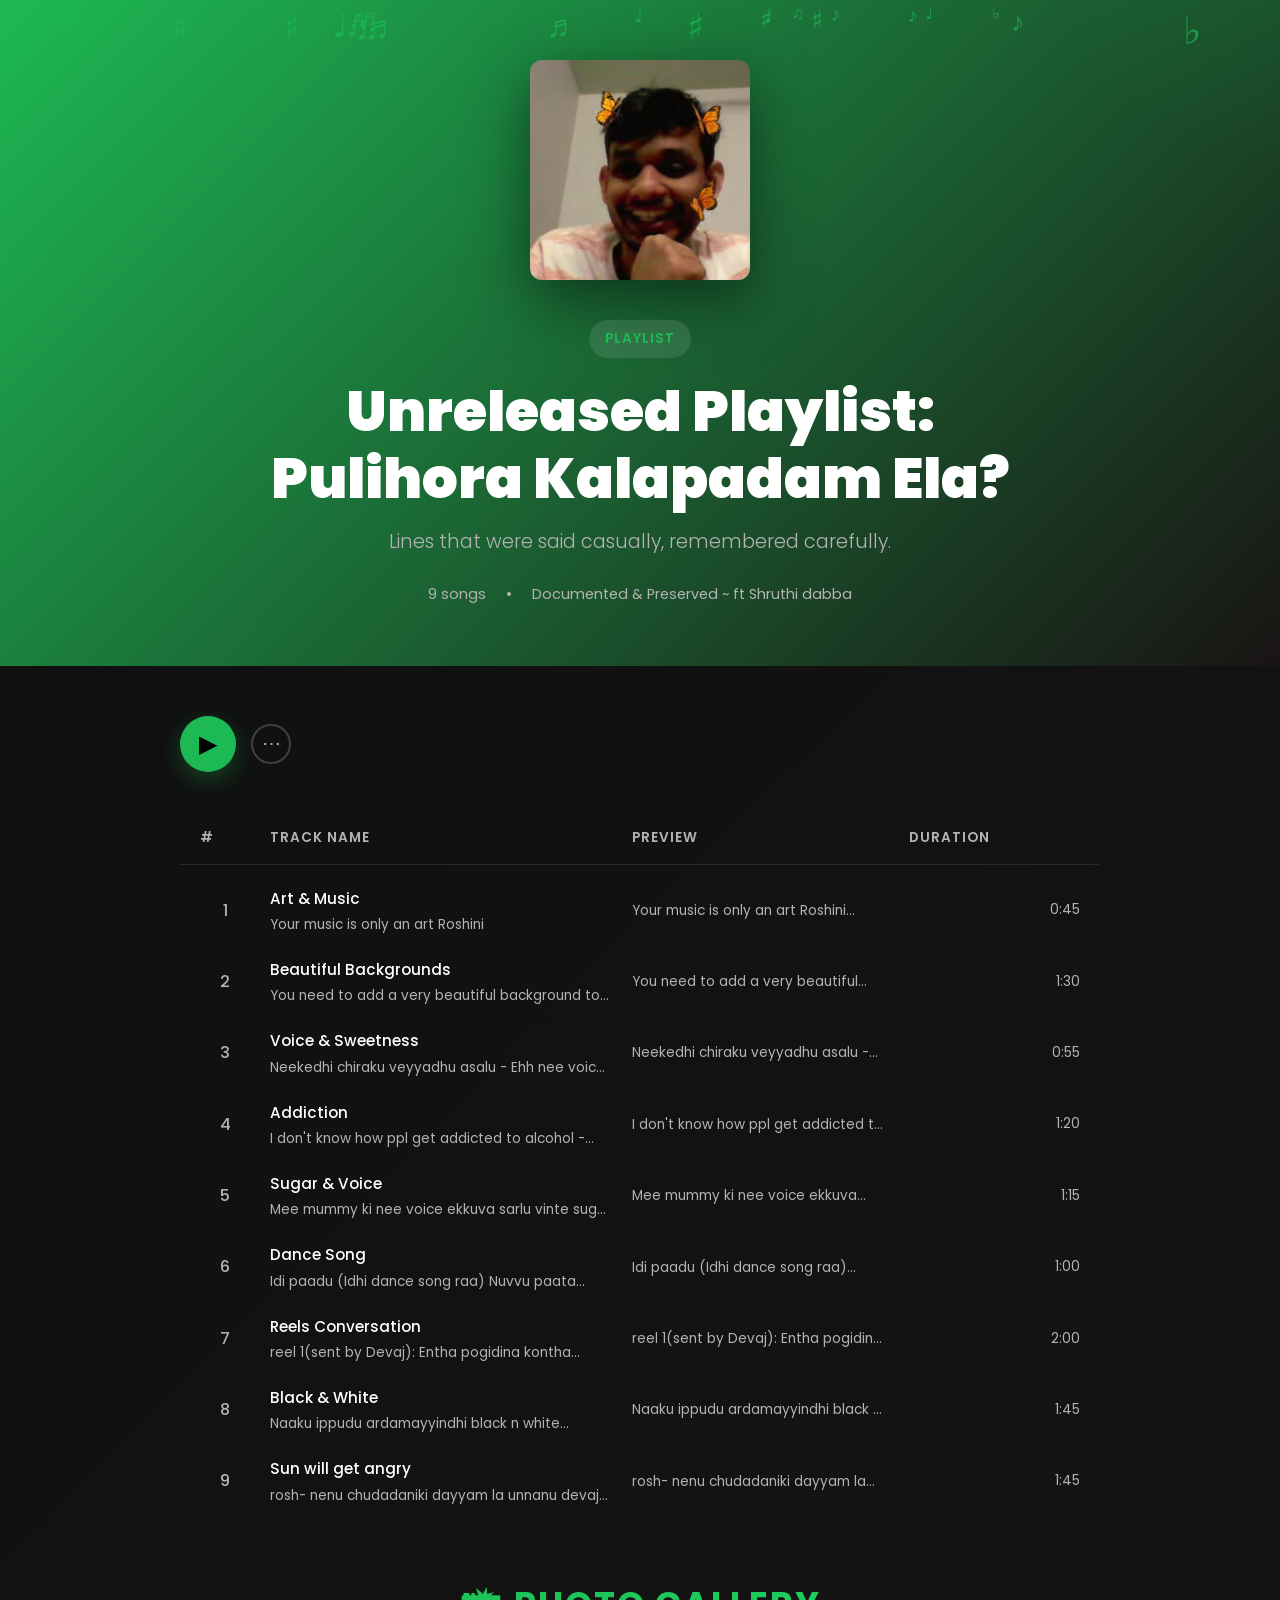
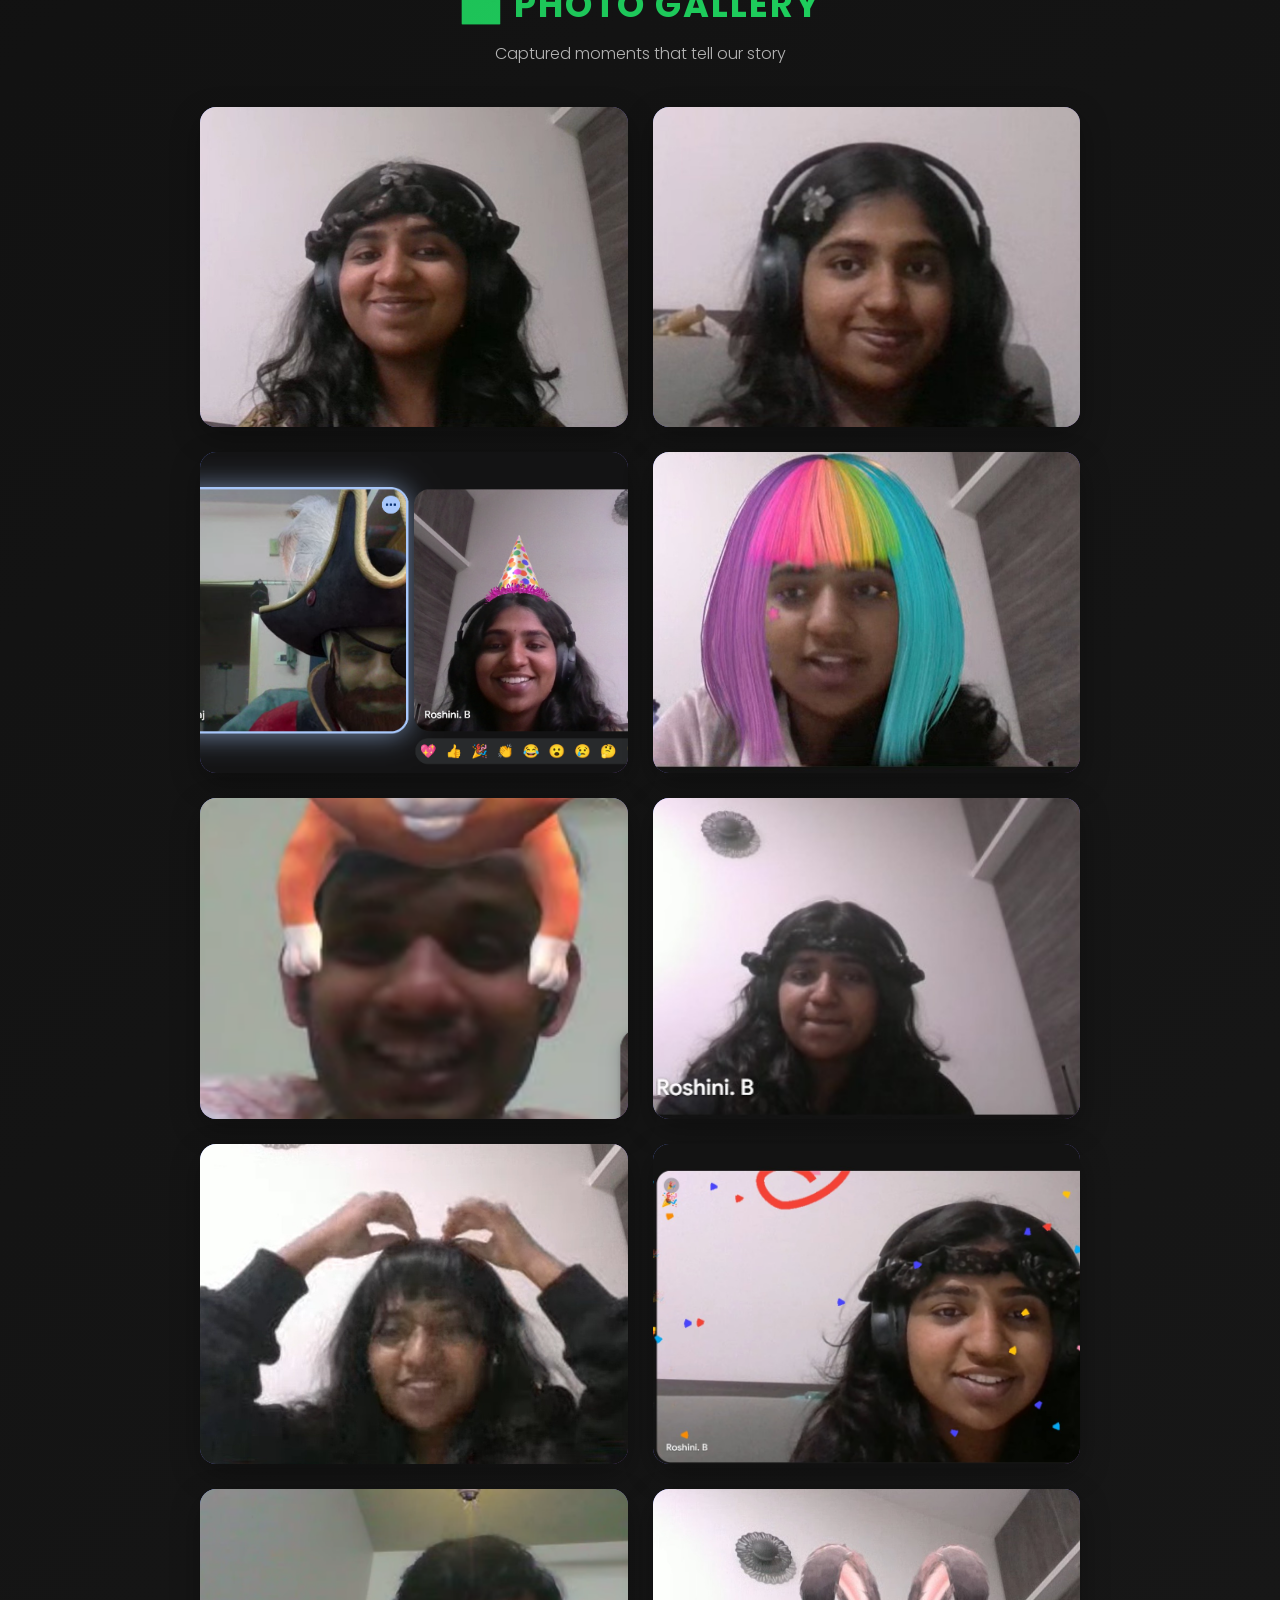
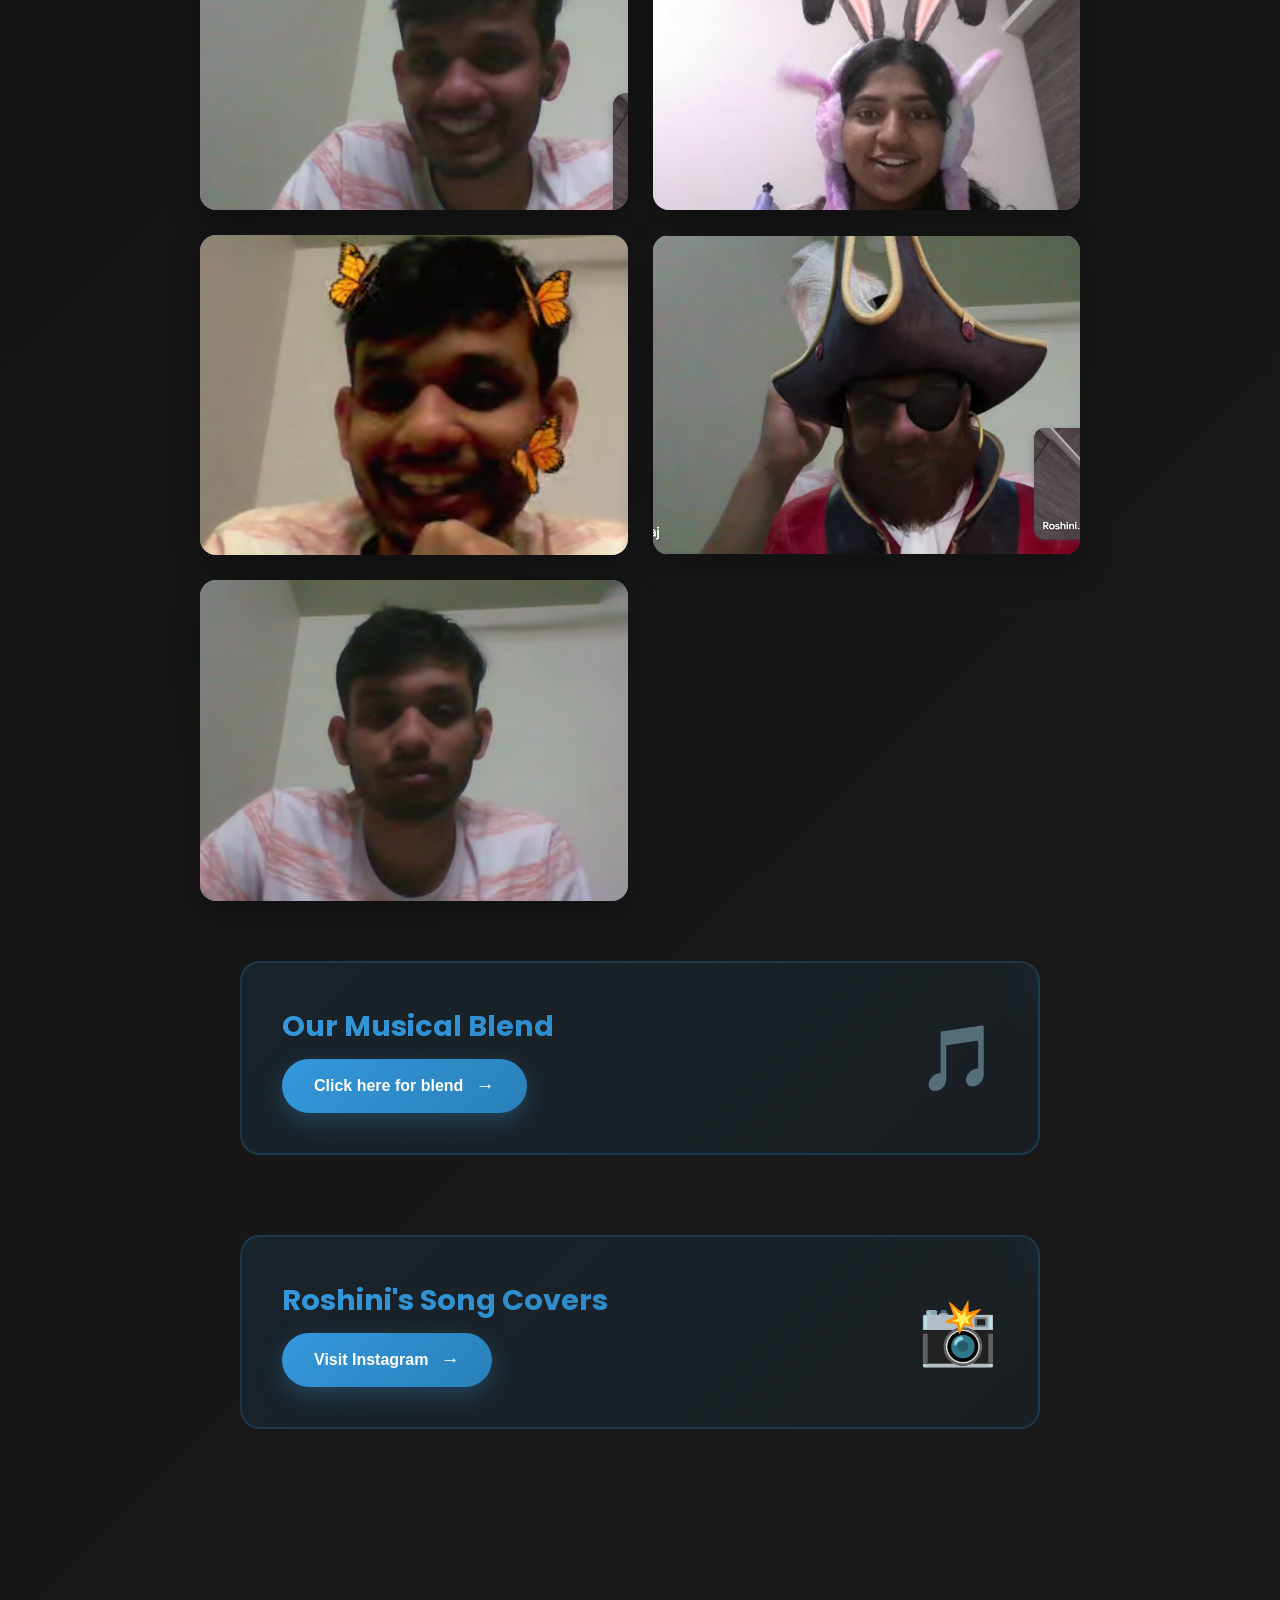
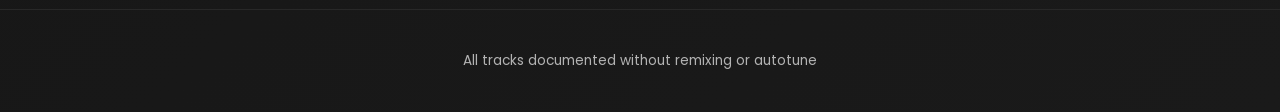
==== index.html @ 1f0e01ad "Add files via upload" ====
<!DOCTYPE html>
<html lang="en">
<head>
    <meta charset="UTF-8">
    <meta name="viewport" content="width=device-width, initial-scale=1.0">
    <title>Unreleased Playlist: Pulihora Kalapadam Ela?</title>
    <link rel="preconnect" href="https://fonts.googleapis.com">
    <link rel="preconnect" href="https://fonts.gstatic.com" crossorigin>
    <link href="https://fonts.googleapis.com/css2?family=Poppins:wght@300;400;500;600;700&family=Lora:wght@400;500&display=swap" rel="stylesheet">
    
    <style>
        * {
            margin: 0;
            padding: 0;
            box-sizing: border-box;
        }

        body {
            font-family: 'Poppins', sans-serif;
            background: linear-gradient(135deg, #0f0f0f 0%, #1a1a1a 100%);
            color: #ffffff;
            line-height: 1.6;
            min-height: 100vh;
        }

        /* ===== HEADER / HERO SECTION ===== */
        .hero-section {
            background: linear-gradient(135deg, #1db954 0%, #191414 100%);
            padding: 60px 40px;
            text-align: center;
            position: relative;
            overflow: hidden;
        }

        .hero-section::before {
            content: '';
            position: absolute;
            top: -50%;
            right: -20%;
            width: 500px;
            height: 500px;
            background: radial-gradient(circle, rgba(29, 185, 84, 0.1) 0%, transparent 70%);
            border-radius: 50%;
        }

        .hero-content {
            position: relative;
            z-index: 1;
            max-width: 800px;
            margin: 0 auto;
        }

        .album-cover-container {
            margin-bottom: 40px;
        }

        .album-cover {
            width: 220px;
            height: 220px;
            margin: 0 auto;
            border-radius: 12px;
            background: linear-gradient(135deg, #c8a6d4 0%, #f4b5d6 100%);
            box-shadow: 0 20px 60px rgba(0, 0, 0, 0.5);
            display: flex;
            align-items: center;
            justify-content: center;
            font-size: 80px;
            background-image: url('image.jpg');
            background-size: cover;
            background-position: center;
        }

        .playlist-badge {
            display: inline-block;
            background: rgba(255, 255, 255, 0.1);
            padding: 8px 16px;
            border-radius: 20px;
            font-size: 0.85rem;
            color: #1db954;
            font-weight: 600;
            margin-bottom: 20px;
            text-transform: uppercase;
            letter-spacing: 1px;
        }

        .hero-title {
            font-size: 3.5rem;
            font-weight: 900;
            color: #ffffff;
            margin-bottom: 15px;
            line-height: 1.2;
        }

        .hero-subtitle {
            font-size: 1.2rem;
            color: #b3b3b3;
            margin-bottom: 25px;
            font-weight: 300;
        }

        .hero-meta {
            display: flex;
            justify-content: center;
            gap: 20px;
            font-size: 0.9rem;
            color: #b3b3b3;
            margin-top: 20px;
        }

        /* ===== MAIN CONTENT ===== */
        .main-container {
            max-width: 1000px;
            margin: 0 auto;
            padding: 50px 40px;
        }

        .playlist-controls {
            display: flex;
            gap: 15px;
            margin-bottom: 40px;
            align-items: center;
        }

        .play-btn-large {
            width: 56px;
            height: 56px;
            border-radius: 50%;
            background: #1db954;
            border: none;
            cursor: pointer;
            display: flex;
            align-items: center;
            justify-content: center;
            font-size: 1.5rem;
            transition: all 0.3s ease;
            box-shadow: 0 8px 24px rgba(29, 185, 84, 0.3);
        }

        .play-btn-large:hover {
            background: #1ed760;
            transform: scale(1.06);
        }

        .more-options {
            width: 40px;
            height: 40px;
            border-radius: 50%;
            background: transparent;
            border: 2px solid #404040;
            cursor: pointer;
            display: flex;
            align-items: center;
            justify-content: center;
            font-size: 1.2rem;
            color: #b3b3b3;
            transition: all 0.3s ease;
        }

        .more-options:hover {
            border-color: #ffffff;
            color: #ffffff;
        }

        /* ===== TRACK LIST ===== */
        .tracks-section {
            margin-top: 30px;
        }

        .tracks-header {
            display: grid;
            grid-template-columns: 50px 2fr 1.5fr 1fr;
            gap: 20px;
            padding: 15px 20px;
            border-bottom: 1px solid #282828;
            font-size: 0.85rem;
            color: #b3b3b3;
            text-transform: uppercase;
            letter-spacing: 1px;
            font-weight: 600;
            margin-bottom: 10px;
        }

        .track-item {
            display: grid;
            grid-template-columns: 50px 2fr 1.5fr 1fr;
            gap: 20px;
            padding: 12px 20px;
            align-items: center;
            border-radius: 8px;
            transition: all 0.3s ease;
            cursor: pointer;
            background: transparent;
        }

        .track-item:hover {
            background: rgba(29, 185, 84, 0.1);
        }

        .track-item.active {
            background: rgba(29, 185, 84, 0.2);
        }

        .track-index {
            color: #b3b3b3;
            font-weight: 500;
            text-align: center;
        }

        .track-item:hover .track-index {
            color: #1db954;
        }

        .track-item:hover .play-icon {
            display: flex;
        }

        .play-icon {
            display: none;
            color: #1db954;
            font-size: 1.2rem;
        }

        .track-info {
            display: flex;
            flex-direction: column;
            gap: 4px;
        }

        .track-name {
            font-weight: 500;
            color: #ffffff;
            font-size: 0.95rem;
        }

        .track-preview {
            font-size: 0.85rem;
            color: #b3b3b3;
            line-height: 1.4;
            overflow: hidden;
            text-overflow: ellipsis;
            display: -webkit-box;
            -webkit-line-clamp: 1;
            -webkit-box-orient: vertical;
        }

        .track-duration {
            color: #b3b3b3;
            font-size: 0.85rem;
            text-align: right;
            display: flex;
            align-items: center;
            justify-content: flex-end;
            gap: 8px;
        }

        .favorite-indicator {
            color: #3498db;
            font-size: 0.9rem;
            animation: heartbeat 1s ease-in-out infinite;
        }

        /* ===== MODAL ===== */
        .modal {
            display: none;
            position: fixed;
            top: 0;
            left: 0;
            width: 100%;
            height: 100%;
            background: rgba(0, 0, 0, 0.8);
            justify-content: center;
            align-items: center;
            z-index: 1000;
            padding: 20px;
            backdrop-filter: blur(5px);
            animation: fadeIn 0.3s ease;
        }

        .modal.show {
            display: flex;
        }

        .modal-content {
            background: linear-gradient(135deg, #1db954 0%, #191414 100%);
            padding: 60px;
            border-radius: 16px;
            max-width: 800px;
            width: 100%;
            max-height: 85vh;
            overflow-y: auto;
            position: relative;
            box-shadow: 0 25px 80px rgba(0, 0, 0, 0.7);
            animation: slideUp 0.4s ease;
        }

        .modal-close {
            position: absolute;
            top: 25px;
            right: 25px;
            background: rgba(255, 255, 255, 0.1);
            border: none;
            font-size: 1.8rem;
            color: #ffffff;
            cursor: pointer;
            width: 40px;
            height: 40px;
            border-radius: 50%;
            display: flex;
            align-items: center;
            justify-content: center;
            transition: all 0.3s ease;
        }

        .modal-close:hover {
            background: rgba(255, 255, 255, 0.2);
            transform: scale(1.1);
        }

        .modal-track-num {
            font-size: 0.85rem;
            color: rgba(255, 255, 255, 0.7);
            text-transform: uppercase;
            letter-spacing: 1px;
            margin-bottom: 10px;
        }

        .modal-title {
            font-size: 2.8rem;
            color: #ffffff;
            font-weight: 900;
            margin-bottom: 30px;
            line-height: 1.2;
        }

        .lyrics-section {
            margin-bottom: 50px;
        }

        .section-title {
            font-size: 0.85rem;
            color: rgba(255, 255, 255, 0.6);
            text-transform: uppercase;
            letter-spacing: 2px;
            font-weight: 700;
            margin-bottom: 15px;
        }

        .lyrics-text {
            font-family: 'Lora', serif;
            font-size: 1.6rem;
            color: #ffffff;
            line-height: 1.9;
            font-weight: 400;
            white-space: pre-wrap;
            padding: 25px;
            background: rgba(0, 0, 0, 0.3);
            border-radius: 12px;
            border-left: 4px solid #1db954;
        }

        .context-text {
            font-size: 1.05rem;
            color: rgba(255, 255, 255, 0.85);
            line-height: 1.8;
            padding: 25px;
            background: rgba(0, 0, 0, 0.2);
            border-radius: 12px;
        }

        /* ===== FOOTER ===== */
        footer {
            text-align: center;
            padding: 40px 20px;
            color: #b3b3b3;
            font-size: 0.85rem;
            border-top: 1px solid #282828;
            margin-top: 50px;
        }

        /* ===== ANIMATIONS ===== */
        @keyframes fadeIn {
            from { opacity: 0; }
            to { opacity: 1; }
        }

        @keyframes slideUp {
            from {
                opacity: 0;
                transform: translateY(30px);
            }
            to {
                opacity: 1;
                transform: translateY(0);
            }
        }

        /* ===== FLOATING PARTICLES ===== */
        .particles-container {
            position: fixed;
            top: 0;
            left: 0;
            width: 100%;
            height: 100%;
            pointer-events: none;
            z-index: 1;
            overflow: hidden;
        }

        .particle {
            position: absolute;
            font-size: 20px;
            animation: float 20s linear infinite;
            opacity: 0.7;
        }

        .particle.note {
            color: #1db954;
            animation-duration: 25s;
        }

        @keyframes float {
            0% {
                transform: translateY(100vh) rotate(0deg) scale(0.5);
                opacity: 0;
            }
            10% {
                opacity: 0.7;
                transform: translateY(90vh) rotate(36deg) scale(1);
            }
            90% {
                opacity: 0.7;
                transform: translateY(10vh) rotate(324deg) scale(1);
            }
            100% {
                transform: translateY(-10vh) rotate(360deg) scale(0.5);
                opacity: 0;
            }
        }

        /* ===== LOADING SCREEN ===== */
        .loading-screen {
            position: fixed;
            top: 0;
            left: 0;
            width: 100%;
            height: 100%;
            background: linear-gradient(135deg, #0f0f0f 0%, #1a1a1a 100%);
            display: flex;
            justify-content: center;
            align-items: center;
            z-index: 9999;
            transition: opacity 0.8s ease;
        }

        .loading-screen.hide {
            opacity: 0;
            pointer-events: none;
        }

        .loading-content {
            text-align: center;
            color: #ffffff;
        }

        .loading-animation {
            display: flex;
            flex-direction: column;
            align-items: center;
            margin-bottom: 30px;
        }

        .music-wave {
            display: flex;
            align-items: end;
            gap: 4px;
            margin-bottom: 20px;
        }

        .wave-bar {
            width: 6px;
            height: 20px;
            background: linear-gradient(180deg, #1db954, #1ed760);
            border-radius: 3px;
            animation: wave 1.2s ease-in-out infinite;
        }

        .wave-bar:nth-child(2) { animation-delay: 0.1s; }
        .wave-bar:nth-child(3) { animation-delay: 0.2s; }
        .wave-bar:nth-child(4) { animation-delay: 0.3s; }
        .wave-bar:nth-child(5) { animation-delay: 0.4s; }

        @keyframes wave {
            0%, 100% { height: 20px; }
            50% { height: 40px; }
        }

        .loading-music {
            font-size: 3rem;
            animation: heartbeat 1.5s ease-in-out infinite;
        }

        @keyframes heartbeat {
            0%, 100% { transform: scale(1); }
            50% { transform: scale(1.2); }
        }

        .loading-text {
            font-size: 1.4rem;
            margin-bottom: 10px;
            color: #1db954;
            font-weight: 600;
        }

        .loading-subtitle {
            font-size: 0.9rem;
            color: #b3b3b3;
        }

        /* ===== HOVER ANIMATIONS ===== */
        .album-cover {
            transition: all 0.4s cubic-bezier(0.175, 0.885, 0.32, 1.275);
        }

        .album-cover:hover {
            transform: scale(1.08) rotate(8deg);
            box-shadow: 0 25px 80px rgba(29, 185, 84, 0.4);
            filter: brightness(1.1);
        }

        /* ===== SECTION HEADERS ===== */
        .section-header {
            text-align: center;
            margin-bottom: 40px;
        }

        .section-title {
            font-size: 2.2rem;
            font-weight: 700;
            margin-bottom: 8px;
            background: linear-gradient(135deg, #1db954, #1ed760);
            -webkit-background-clip: text;
            -webkit-text-fill-color: transparent;
            background-clip: text;
        }

        .section-subtitle {
            font-size: 1rem;
            color: #b3b3b3;
            font-weight: 300;
        }

        /* ===== PHOTO GALLERY ===== */
        .gallery-section {
            margin-top: 60px;
            margin-bottom: 60px;
        }

        .gallery-grid {
            display: grid;
            grid-template-columns: repeat(auto-fit, minmax(300px, 1fr));
            gap: 25px;
            max-width: 1400px;
            margin: 0 auto;
            padding: 0 20px;
        }

        .gallery-item {
            position: relative;
            border-radius: 16px;
            overflow: hidden;
            aspect-ratio: 4/3;
            background: linear-gradient(135deg, #667eea 0%, #764ba2 100%);
            cursor: pointer;
            transition: all 0.4s ease;
            box-shadow: 0 10px 30px rgba(0, 0, 0, 0.3);
        }

        .gallery-item:hover {
            transform: translateY(-10px) scale(1.02);
            box-shadow: 0 20px 40px rgba(0, 0, 0, 0.4);
        }

        .gallery-image {
            width: 100%;
            height: 100%;
            object-fit: cover;
            transition: all 0.4s ease;
        }

        .gallery-overlay {
            position: absolute;
            bottom: 0;
            left: 0;
            right: 0;
            background: linear-gradient(transparent, rgba(0, 0, 0, 0.8));
            padding: 25px;
            color: white;
            transform: translateY(100%);
            transition: transform 0.3s ease;
        }

        .gallery-item:hover .gallery-overlay {
            transform: translateY(0);
        }

        .gallery-caption {
            font-size: 1rem;
            font-weight: 500;
            margin: 0;
        }

        /* ===== BLEND SECTION ===== */
        .blend-section {
            margin-top: 60px;
            margin-bottom: 80px;
        }

        .blend-card {
            max-width: 800px;
            margin: 0 auto;
            background: linear-gradient(135deg, rgba(52, 152, 219, 0.1), rgba(52, 152, 219, 0.05));
            border: 2px solid rgba(52, 152, 219, 0.2);
            border-radius: 20px;
            padding: 40px;
            display: flex;
            align-items: center;
            gap: 40px;
            position: relative;
            overflow: hidden;
        }

        .blend-card::before {
            content: '';
            position: absolute;
            top: -50%;
            right: -20%;
            width: 200px;
            height: 200px;
            background: radial-gradient(circle, rgba(52, 152, 219, 0.1) 0%, transparent 70%);
            border-radius: 50%;
        }

        .blend-content {
            flex: 1;
        }

        .blend-title {
            font-size: 1.8rem;
            font-weight: 700;
            margin-bottom: 10px;
            background: linear-gradient(135deg, #3498db, #2980b9);
            -webkit-background-clip: text;
            -webkit-text-fill-color: transparent;
            background-clip: text;
        }

        .blend-description {
            font-size: 1rem;
            color: #b3b3b3;
            margin-bottom: 25px;
            font-style: italic;
        }

        .blend-button {
            display: inline-flex;
            align-items: center;
            gap: 12px;
            background: linear-gradient(135deg, #3498db, #2980b9);
            color: white;
            padding: 16px 32px;
            border-radius: 30px;
            border: none;
            cursor: pointer;
            font-weight: 600;
            font-size: 1rem;
            transition: all 0.3s ease;
            box-shadow: 0 8px 25px rgba(52, 152, 219, 0.3);
            position: relative;
            overflow: hidden;
        }

        .blend-button::before {
            content: '';
            position: absolute;
            top: 0;
            left: -100%;
            width: 100%;
            height: 100%;
            background: linear-gradient(90deg, transparent, rgba(255, 255, 255, 0.2), transparent);
            transition: left 0.5s;
        }

        .blend-button:hover::before {
            left: 100%;
        }

        .blend-button:hover {
            transform: translateY(-3px);
            box-shadow: 0 12px 35px rgba(52, 152, 219, 0.4);
        }

        .blend-arrow {
            font-size: 1.2rem;
            transition: transform 0.3s ease;
        }

        .blend-button:hover .blend-arrow {
            transform: translateX(5px);
        }

        .blend-decoration {
            flex-shrink: 0;
        }

        .music-pulse {
            font-size: 4rem;
            animation: heartbeat 2s ease-in-out infinite;
        }

        /* ===== MODAL ENHANCEMENTS ===== */
        .modal-header {
            display: flex;
            justify-content: space-between;
            align-items: flex-start;
            margin-bottom: 15px;
        }

        .modal-meta {
            display: flex;
            flex-direction: column;
            align-items: flex-end;
            gap: 5px;
        }

        .modal-timestamp {
            color: #b3b3b3;
            font-size: 0.85rem;
            font-weight: 500;
        }

        .modal-plays {
            color: #1db954;
            font-size: 0.85rem;
            font-weight: 600;
            background: rgba(29, 185, 84, 0.1);
            padding: 4px 12px;
            border-radius: 12px;
        }

        /* ===== CHAT BUBBLES ===== */
        .chat-bubbles {
            display: flex;
            flex-direction: column;
            gap: 18px;
            max-width: 100%;
        }

        .chat-bubble {
            max-width: 85%;
            padding: 14px 20px;
            border-radius: 20px;
            position: relative;
            font-size: 1rem;
            line-height: 1.5;
            word-wrap: break-word;
            box-shadow: 0 2px 8px rgba(0, 0, 0, 0.1);
        }

        .chat-bubble.rosh {
            background: linear-gradient(135deg, #3498db, #2980b9);
            color: white;
            align-self: flex-end;
            border-bottom-right-radius: 6px;
            margin-left: auto;
        }

        .chat-bubble.rosh::before {
            content: '';
            position: absolute;
            bottom: 0;
            right: -10px;
            width: 0;
            height: 0;
            border-left: 10px solid #2980b9;
            border-bottom: 10px solid transparent;
        }

        .chat-bubble.devaj {
            background: linear-gradient(135deg, rgba(29, 185, 84, 0.15), rgba(29, 185, 84, 0.08));
            border: 1px solid rgba(29, 185, 84, 0.3);
            color: #ffffff;
            align-self: flex-start;
            border-bottom-left-radius: 6px;
        }

        .chat-bubble.devaj::before {
            content: '';
            position: absolute;
            bottom: 0;
            left: -10px;
            width: 0;
            height: 0;
            border-right: 10px solid rgba(29, 185, 84, 0.3);
            border-bottom: 10px solid transparent;
        }

        .chat-bubble.system {
            background: rgba(255, 255, 255, 0.08);
            color: #b3b3b3;
            align-self: center;
            font-style: italic;
            font-size: 0.9rem;
            border: 1px solid rgba(255, 255, 255, 0.1);
            max-width: 70%;
        }

        /* ===== INTERACTION SECTION ===== */
        .interaction-section {
            margin-top: 35px;
            padding-top: 30px;
            border-top: 1px solid rgba(255, 255, 255, 0.1);
        }

        .interaction-header {
            margin-bottom: 20px;
        }

        .interaction-title {
            font-size: 0.95rem;
            color: #b3b3b3;
            font-weight: 500;
        }

        .interaction-buttons {
            display: flex;
            gap: 15px;
            margin-bottom: 20px;
        }

        .favorite-btn, .emoji-btn {
            display: flex;
            align-items: center;
            gap: 10px;
            padding: 12px 24px;
            border-radius: 25px;
            border: none;
            cursor: pointer;
            font-weight: 600;
            font-size: 0.95rem;
            transition: all 0.3s ease;
            position: relative;
            overflow: hidden;
        }

        .favorite-btn {
            background: linear-gradient(135deg, rgba(52, 152, 219, 0.1), rgba(52, 152, 219, 0.05));
            color: #3498db;
            border: 2px solid rgba(52, 152, 219, 0.3);
        }

        .favorite-btn.favorited {
            background: linear-gradient(135deg, #3498db, #2980b9);
            color: white;
            border-color: #3498db;
        }

        .favorite-btn:hover {
            transform: translateY(-2px);
            box-shadow: 0 8px 20px rgba(52, 152, 219, 0.3);
        }

        .favorite-btn.favorited:hover {
            background: linear-gradient(135deg, #e55a8a, #b83d5a);
        }

        .emoji-btn {
            background: linear-gradient(135deg, rgba(29, 185, 84, 0.1), rgba(29, 185, 84, 0.05));
            color: #1db954;
            border: 2px solid rgba(29, 185, 84, 0.3);
        }

        .emoji-btn:hover {
            transform: translateY(-2px);
            box-shadow: 0 8px 20px rgba(29, 185, 84, 0.3);
        }

        .emoji-picker {
            background: linear-gradient(135deg, rgba(0, 0, 0, 0.8), rgba(0, 0, 0, 0.6));
            border-radius: 16px;
            padding: 20px;
            margin-bottom: 20px;
            backdrop-filter: blur(10px);
            border: 1px solid rgba(255, 255, 255, 0.1);
        }

        .emoji-grid {
            display: grid;
            grid-template-columns: repeat(4, 1fr);
            gap: 12px;
        }

        .emoji-grid span {
            font-size: 1.8rem;
            cursor: pointer;
            padding: 12px;
            border-radius: 12px;
            transition: all 0.2s ease;
            text-align: center;
            background: rgba(255, 255, 255, 0.05);
            border: 1px solid rgba(255, 255, 255, 0.1);
        }

        .emoji-grid span:hover {
            background: rgba(255, 255, 255, 0.15);
            transform: scale(1.1);
            box-shadow: 0 4px 12px rgba(0, 0, 0, 0.2);
        }

        .reactions-display {
            display: flex;
            flex-wrap: wrap;
            gap: 10px;
            margin-top: 15px;
        }

        .reaction-item {
            background: linear-gradient(135deg, rgba(255, 255, 255, 0.1), rgba(255, 255, 255, 0.05));
            padding: 6px 12px;
            border-radius: 20px;
            font-size: 0.85rem;
            display: flex;
            align-items: center;
            gap: 6px;
            border: 1px solid rgba(255, 255, 255, 0.1);
            backdrop-filter: blur(5px);
        }

        /* ===== TRACK-SPECIFIC THEMES ===== */
        .track-theme-1 { background: linear-gradient(135deg, #1db954 0%, #191414 100%); }
        .track-theme-2 { background: linear-gradient(135deg, #3498db 0%, #2980b9 100%); }
        .track-theme-3 { background: linear-gradient(135deg, #4ecdc4 0%, #44a08d 100%); }
        .track-theme-4 { background: linear-gradient(135deg, #ffeaa7 0%, #191414 100%); color: #191414; }
        .track-theme-4 .modal-content { background: linear-gradient(135deg, #ffeaa7 0%, #f9ca24 100%); color: #191414; }
        .track-theme-4 .lyrics-text { color: #191414; }
        .track-theme-4 .context-text { color: #191414; }

        /* ===== RESPONSIVE ===== */
        @media (max-width: 768px) {
            .hero-title {
                font-size: 2.5rem;
            }

            .main-container {
                padding: 30px 20px;
            }

            .tracks-header,
            .track-item {
                grid-template-columns: 40px 1fr 1fr;
                gap: 15px;
            }

            .track-duration {
                display: none;
            }

            .album-cover {
                width: 180px;
                height: 180px;
            }

            .modal-content {
                padding: 40px 25px;
            }

            .modal-title {
                font-size: 2rem;
            }

            .lyrics-text {
                font-size: 1.3rem;
            }
        }
    </style>
</head>
<body>
    <!-- FLOATING PARTICLES -->
    <div class="particles-container" id="particlesContainer"></div>

    <!-- LOADING SCREEN -->
    <div class="loading-screen" id="loadingScreen">
        <div class="loading-content">
            <div class="loading-animation">
                <div class="music-wave">
                    <div class="wave-bar"></div>
                    <div class="wave-bar"></div>
                    <div class="wave-bar"></div>
                    <div class="wave-bar"></div>
                    <div class="wave-bar"></div>
                </div>
                <div class="loading-music">🎵</div>
            </div>
            <div class="loading-text">Loading music playlist...</div>
            <div class="loading-subtitle">Preparing something crazy</div>
        </div>
    </div>
    <!-- HERO SECTION -->
    <div class="hero-section">
        <div class="hero-content">
            <div class="album-cover-container">
                <div class="album-cover" style="background-image: url('Screenshot 2026-01-12 020944 - Copy.png'); background-size: cover; background-position: center;"></div>
            </div>
            <div class="playlist-badge">Playlist</div>
            <h1 class="hero-title">Unreleased Playlist: Pulihora Kalapadam Ela?</h1>
            <p class="hero-subtitle">Lines that were said casually, remembered carefully.</p>
            <div class="hero-meta">
                <span>9 songs</span>
                <span>•</span>
                <span>Documented & Preserved ~ ft Shruthi dabba</span>
            </div>
        </div>
    </div>

    <!-- MAIN CONTENT -->
    <div class="main-container">
        <!-- CONTROLS -->
        <div class="playlist-controls">
            <button class="play-btn-large" onclick="playPlaylist()">▶</button>
            <button class="more-options">⋯</button>
        </div>

        <!-- TRACK LIST -->
        <div class="tracks-section">
            <div class="tracks-header">
                <div>#</div>
                <div>Track Name</div>
                <div>Preview</div>
                <div>Duration</div>
            </div>
            <div id="tracksContainer"></div>
        </div>

        <!-- PHOTO GALLERY -->
        <div class="gallery-section">
            <div class="section-header">
                <h3 class="section-title">📸 Photo Gallery</h3>
                <p class="section-subtitle">Captured moments that tell our story</p>
            </div>
            <div class="gallery-grid" id="galleryContainer"></div>
        </div>

        <!-- BLEND LINK -->
        <div class="blend-section">
            <div class="blend-card">
                <div class="blend-content">
                    <h3 class="blend-title">Our Musical Blend</h3>
                    <button class="blend-button" onclick="openBlend()">
                        <span class="blend-text">Click here for blend</span>
                        <span class="blend-arrow">→</span>
                    </button>
                </div>
                <div class="blend-decoration">
                    <div class="music-pulse">🎵</div>
                </div>
            </div>
        </div>

        <!-- ROSHINI'S INSTAGRAM SONGS -->
        <div class="blend-section">
            <div class="blend-card">
                <div class="blend-content">
                    <h3 class="blend-title">Roshini's Song Covers</h3>
                    <button class="blend-button" onclick="openInstagram()">
                        <span class="blend-text">Visit Instagram</span>
                        <span class="blend-arrow">→</span>
                    </button>
                </div>
                <div class="blend-decoration">
                    <div class="music-pulse">📸</div>
                </div>
            </div>
        </div>
    </div>

    <!-- MODAL FOR FULL TRACK VIEW -->
    <div class="modal" id="trackModal">
        <div class="modal-content">
            <button class="modal-close" onclick="closeTrackModal()">✕</button>
            <div class="modal-header">
                <div class="modal-track-num" id="modalTrackNum"></div>
            </div>
            <h2 class="modal-title" id="modalTitle"></h2>

            <div class="lyrics-section">
                <div class="section-title">🎧 Now Playing</div>
                <div class="lyrics-text chat-bubbles" id="modalLyrics"></div>
            </div>

            <div class="interaction-section">
                <div class="interaction-header">
                    <span class="interaction-title">💫 Interact with this memory</span>
                </div>
                <div class="interaction-buttons">
                    <button class="favorite-btn" id="modalFavoriteBtn" onclick="toggleFavorite()">
                        <span class="heart-icon">♡</span>
                        <span class="favorite-text">Favorite</span>
                    </button>
                    <button class="emoji-btn" onclick="toggleEmojiPicker()">
                        <span class="emoji-icon">😊</span>
                        <span class="emoji-text">React</span>
                    </button>
                </div>
                <div class="emoji-picker" id="emojiPicker" style="display: none;">
                    <div class="emoji-grid">
                        <span onclick="addReaction('❤️')" title="Love">❤️</span>
                        <span onclick="addReaction('😂')" title="Funny">😂</span>
                        <span onclick="addReaction('😍')" title="Adorable">😍</span>
                        <span onclick="addReaction('😢')" title="Emotional">😢</span>
                        <span onclick="addReaction('😮')" title="Surprising">😮</span>
                        <span onclick="addReaction('🔥')" title="Hot">🔥</span>
                        <span onclick="addReaction('👏')" title="Amazing">👏</span>
                        <span onclick="addReaction('💯')" title="Perfect">💯</span>
                    </div>
                </div>
                <div class="reactions-display" id="reactionsDisplay"></div>
            </div>
        </div>
    </div>

    <!-- FOOTER -->
    <footer>
        <p>All tracks documented without remixing or autotune</p>
    </footer>

    <script>
        // ===== TRACK DATA =====
        const tracks = [
            {
                track: 1,
                name: "Art & Music",
                lyrics: "Your music is only an art Roshini",
                duration: "0:45",
                theme: "track-theme-1"
            },
            {
                track: 2,
                name: "Beautiful Backgrounds",
                lyrics: "You need to add a very beautiful background to the lyrics because it should match the beauty of your music",
                duration: "1:30",
                theme: "track-theme-2"
            },
            {
                track: 3,
                name: "Voice & Sweetness",
                lyrics: "Neekedhi chiraku veyyadhu asalu\n- Ehh nee voice ee",
                duration: "0:55",
                theme: "track-theme-3"
            },
            {
                track: 4,
                name: "Addiction",
                lyrics: "I don't know how ppl get addicted to alcohol\n- Just the same way how they get addicted to your voice",
                duration: "1:20",
                theme: "track-theme-1"
            },
            {
                track: 5,
                name: "Sugar & Voice",
                lyrics: "Mee mummy ki nee voice ekkuva sarlu vinte sugar vachesthadi emo ani bayapadthundi",
                duration: "1:15",
                theme: "track-theme-2"
            },
            {
                track: 6,
                name: "Dance Song",
                lyrics: "Idi paadu\n(Idhi dance song raa)\nNuvvu paata paadina dance vesinatte untadi le",
                duration: "1:00",
                theme: "track-theme-3"
            },
            {
                track: 7,
                name: "Reels Conversation",
                lyrics: "reel 1(sent by Devaj): Entha pogidina kontha migili poyentha Andham needhi\nreel 2(sent by Devaj): Bayata pandhulu patte vallu thiruguthunnaru anta nuvvu bayata thiragaku\nrosh- okka sari nuvvu pampinchina last 2 reels chudu, complete opposite\ndevaj- Noo, Oka andamaina pandi undakudadha",
                duration: "2:00",
                theme: "track-theme-1"
            },
            {
                track: 8,
                name: "Black & White",
                lyrics: "Naaku ippudu ardamayyindhi black n white Endhuku pettavi\nNee voice chaalu kadaa vere vallani colours tho nimpeyadanikii\nAnduke kadaa nuvvu holi kooda adavu\nNee voice inka smile chusi nuvve colour ani andharu confuse avutharu\nSry colour kaadu colour palette motham\nchudu nene confuse avuthunna",
                duration: "1:45",
                theme: "track-theme-4"
            },
            {
                track: 9,
                name: "Sun will get angry",
                lyrics: "rosh- nenu chudadaniki dayyam la unnanu \n devaj-sun ni ala ante dhaniki kopam vastadhi",
                duration: "1:45",
                theme: "track-theme-2"
            }
        ];

        // ===== STATE MANAGEMENT =====
        let currentPlaying = null;
        let favorites = JSON.parse(localStorage.getItem('playlistFavorites')) || [];
        let playCounts = JSON.parse(localStorage.getItem('playlistPlayCounts')) || new Array(tracks.length).fill(0);
        let reactions = JSON.parse(localStorage.getItem('playlistReactions')) || {};

        // ===== PHOTO GALLERY DATA =====
        const basePhotos = [
            { src: 'Screenshot 2026-01-12 020640.png', caption: '1' },
            { src: 'Screenshot 2026-01-12 020838.png', caption: '2' },
            { src: 'Screenshot 2026-01-12 020909.png', caption: '3' },
            { src: 'Screenshot 2026-01-12 020944 - Copy.png', caption: '4' },
            { src: 'Screenshot 2026-01-12 023440.png', caption: '5' },
            { src: 'Screenshot 2026-03-06 180014.png', caption: '6' }
        ];

        const rImages = [
            { src: 'r1.jpeg', caption: 'r1' },
            { src: 'r2.jpeg', caption: 'r2' },
            { src: 'r3.jpeg', caption: 'r3' },
            { src: 'r4.jpeg', caption: 'r4' },
            { src: 'r5.jpeg', caption: 'r5' },
            { src: 'r6.jpeg', caption: 'r6' },
            { src: 'r7.jpeg', caption: 'r7' }
        ];

        // Shuffle function
        function shuffleArray(array) {
            const shuffled = [...array];
            for (let i = shuffled.length - 1; i > 0; i--) {
                const j = Math.floor(Math.random() * (i + 1));
                [shuffled[i], shuffled[j]] = [shuffled[j], shuffled[i]];
            }
            return shuffled;
        }

        // Combine and shuffle all photos, with r1 always first
        const shuffledPhotos = shuffleArray([...basePhotos, ...rImages.slice(1)]);
        const galleryPhotos = [rImages[0], ...shuffledPhotos];

        // ===== FLOATING PARTICLES =====
        function createParticles() {
            const container = document.getElementById('particlesContainer');
            const particleCount = 25;

            for (let i = 0; i < particleCount; i++) {
                const particle = document.createElement('div');
                particle.className = 'particle note';
                particle.textContent = ['♪', '♫', '♬', '♩', '♭', '♯'][Math.floor(Math.random() * 6)];

                particle.style.left = Math.random() * 100 + '%';
                particle.style.animationDelay = Math.random() * 20 + 's';
                particle.style.fontSize = (Math.random() * 24 + 16) + 'px';

                container.appendChild(particle);
            }
        }

        // ===== LOADING SCREEN =====
        function hideLoadingScreen() {
            const loadingScreen = document.getElementById('loadingScreen');
            setTimeout(() => {
                loadingScreen.classList.add('hide');
                setTimeout(() => {
                    loadingScreen.style.display = 'none';
                }, 800);
            }, 2500);
        }

        // ===== RENDER TRACKS =====
        function renderTracks() {
            const container = document.getElementById('tracksContainer');
            container.innerHTML = '';

            tracks.forEach((track, index) => {
                const trackEl = document.createElement('div');
                trackEl.className = 'track-item';
                trackEl.id = `track-${index}`;
                trackEl.onclick = () => openTrackModal(index);

                const preview = track.lyrics.length > 50 ? track.lyrics.substring(0, 50) + '...' : track.lyrics;
                const isFavorite = favorites.includes(index);

                trackEl.innerHTML = `
                    <div class="track-index">
                        <span class="track-number">${track.track}</span>
                        <span class="play-icon">▶</span>
                    </div>
                    <div class="track-info">
                        <div class="track-name">${track.name}</div>
                        <div class="track-preview">${preview}</div>
                    </div>
                    <div class="track-preview" style="grid-column: 3;">${track.lyrics.substring(0, 40)}...</div>
                    <div class="track-duration">
                        ${track.duration}
                        ${isFavorite ? '<span class="favorite-indicator">♥</span>' : ''}
                    </div>
                `;

                container.appendChild(trackEl);
            });
        }

        // ===== RENDER GALLERY =====
        function renderGallery() {
            const container = document.getElementById('galleryContainer');
            container.innerHTML = '';

            galleryPhotos.forEach((photo, index) => {
                const photoEl = document.createElement('div');
                photoEl.className = 'gallery-item';
                photoEl.onclick = () => openGalleryModal(index);

                photoEl.innerHTML = `
                    <img src="${photo.src}" alt="${photo.caption}" class="gallery-image" loading="lazy">
                    <div class="gallery-overlay">
                        <div class="gallery-caption">${photo.caption}</div>
                    </div>
                `;

                container.appendChild(photoEl);
            });

            localStorage.setItem('galleryVisited', 'true');
        }

        // ===== CHAT BUBBLE FORMATTING =====
        function formatChatBubbles(lyrics) {
            const lines = lyrics.split('\n');
            let formattedHTML = '';

            lines.forEach(line => {
                if (line.trim() === '') return;

                let bubbleClass = 'system';
                let content = line.trim();

                if (line.toLowerCase().startsWith('rosh') || line.toLowerCase().includes('rosh-') || line.toLowerCase().includes('rosh:')) {
                    bubbleClass = 'rosh';
                    content = line.replace(/^(rosh-?\s*:?\s*)/i, '').trim();
                } else if (line.toLowerCase().startsWith('devaj') || line.toLowerCase().includes('devaj-') || line.toLowerCase().includes('devaj:')) {
                    bubbleClass = 'devaj';
                    content = line.replace(/^(devaj-?\s*:?\s*)/i, '').replace(/reel \d+\(sent by devaj\):\s*/i, '').trim();
                } else if (line.includes('-')) {
                    // Handle other dialogue formats
                    const parts = line.split('-');
                    if (parts.length === 2) {
                        const speaker = parts[0].trim().toLowerCase();
                        if (speaker.includes('rosh')) {
                            bubbleClass = 'rosh';
                            content = parts[1].trim();
                        } else if (speaker.includes('devaj')) {
                            bubbleClass = 'devaj';
                            content = parts[1].trim();
                        } else {
                            content = line;
                        }
                    }
                }

                formattedHTML += `<div class="chat-bubble ${bubbleClass}">${content}</div>`;
            });

            return formattedHTML;
        }

        // ===== MODAL FUNCTIONS =====
        function openTrackModal(index) {
            const track = tracks[index];

            // Increment play count
            playCounts[index]++;
            localStorage.setItem('playlistPlayCounts', JSON.stringify(playCounts));

            // Apply track theme
            document.getElementById('trackModal').className = `modal ${track.theme}`;

            document.getElementById('modalTrackNum').textContent = `Track ${String(track.track).padStart(2, '0')}`;
            document.getElementById('modalTitle').textContent = track.name;

            // Format lyrics as chat bubbles
            const formattedLyrics = formatChatBubbles(track.lyrics);
            document.getElementById('modalLyrics').innerHTML = formattedLyrics;

            // Update favorite button
            const favoriteBtn = document.getElementById('modalFavoriteBtn');
            const isFavorite = favorites.includes(index);
            favoriteBtn.classList.toggle('favorited', isFavorite);
            favoriteBtn.querySelector('.heart-icon').textContent = isFavorite ? '♥' : '♡';
            favoriteBtn.querySelector('.favorite-text').textContent = isFavorite ? 'Favorited' : 'Favorite';

            // Show reactions
            renderReactions(index);

            currentPlaying = index;
            document.getElementById(`track-${index}`).classList.add('active');
            document.getElementById('trackModal').classList.add('show');
        }

        function closeTrackModal() {
            document.getElementById('trackModal').classList.remove('show');
            document.getElementById('trackModal').className = 'modal';
            document.querySelectorAll('.track-item').forEach(el => el.classList.remove('active'));
            currentPlaying = null;
        }

        // ===== FAVORITES =====
        function toggleFavorite() {
            if (currentPlaying === null) return;

            const index = favorites.indexOf(currentPlaying);
            if (index > -1) {
                favorites.splice(index, 1);
            } else {
                favorites.push(currentPlaying);
            }

            localStorage.setItem('playlistFavorites', JSON.stringify(favorites));
            renderTracks();
            openTrackModal(currentPlaying); // Refresh modal
        }

        // ===== EMOJI REACTIONS =====
        function toggleEmojiPicker() {
            const picker = document.getElementById('emojiPicker');
            picker.style.display = picker.style.display === 'none' ? 'block' : 'none';
        }

        function addReaction(emoji) {
            if (currentPlaying === null) return;

            if (!reactions[currentPlaying]) {
                reactions[currentPlaying] = {};
            }

            reactions[currentPlaying][emoji] = (reactions[currentPlaying][emoji] || 0) + 1;
            localStorage.setItem('playlistReactions', JSON.stringify(reactions));

            renderReactions(currentPlaying);
            document.getElementById('emojiPicker').style.display = 'none';
        }

        function renderReactions(trackIndex) {
            const container = document.getElementById('reactionsDisplay');
            container.innerHTML = '';

            if (!reactions[trackIndex]) return;

            Object.entries(reactions[trackIndex]).forEach(([emoji, count]) => {
                const reactionEl = document.createElement('div');
                reactionEl.className = 'reaction-item';
                reactionEl.innerHTML = `${emoji} ${count}`;
                container.appendChild(reactionEl);
            });
        }

        // ===== GALLERY MODAL =====
        function openGalleryModal(index) {
            const photo = galleryPhotos[index];

            // Create gallery modal
            const galleryModal = document.createElement('div');
            galleryModal.className = 'modal show';
            galleryModal.innerHTML = `
                <div class="modal-content" style="max-width: 700px; text-align: center;">
                    <button class="modal-close" onclick="this.parentElement.parentElement.remove()">✕</button>
                    <img src="${photo.src}" alt="${photo.caption}" style="width: 100%; max-height: 500px; object-fit: cover; border-radius: 12px; margin-bottom: 20px; box-shadow: 0 8px 24px rgba(0, 0, 0, 0.3);">
                    <h3 style="color: #1db954; margin-bottom: 10px; font-size: 1.4rem;">${photo.caption}</h3>
                    <p style="color: #b3b3b3; font-style: italic;">Captured memory #${index + 1}</p>
                </div>
            `;

            galleryModal.onclick = function(event) {
                if (event.target === galleryModal) {
                    galleryModal.remove();
                }
            };

            document.body.appendChild(galleryModal);
        }

        // ===== BLEND LINK =====
        function openBlend() {
            window.open('https://open.spotify.com/playlist/37i9dQZF1EJyvgRP4Phg8c?si=e3c29b8aab9a484e', '_blank');
        }

        // ===== INSTAGRAM LINK =====
        function openInstagram() {
            window.open('https://www.instagram.com/roshh._.unplugged?utm_source=ig_web_button_share_sheet&igsh=ZDNlZDc0MzIxNw==', '_blank');
        }

        // ===== UTILITY FUNCTIONS =====
        function playPlaylist() {
            openTrackModal(0);
        }

        // Close modal when clicking outside
        window.onclick = function(event) {
            const modal = document.getElementById('trackModal');
            if (event.target === modal) {
                closeTrackModal();
            }
        };

        // ===== INITIALIZE =====
        document.addEventListener('DOMContentLoaded', function() {
            createParticles();
            renderTracks();
            renderGallery();
            hideLoadingScreen();
        });
    </script>
</body>
</html>
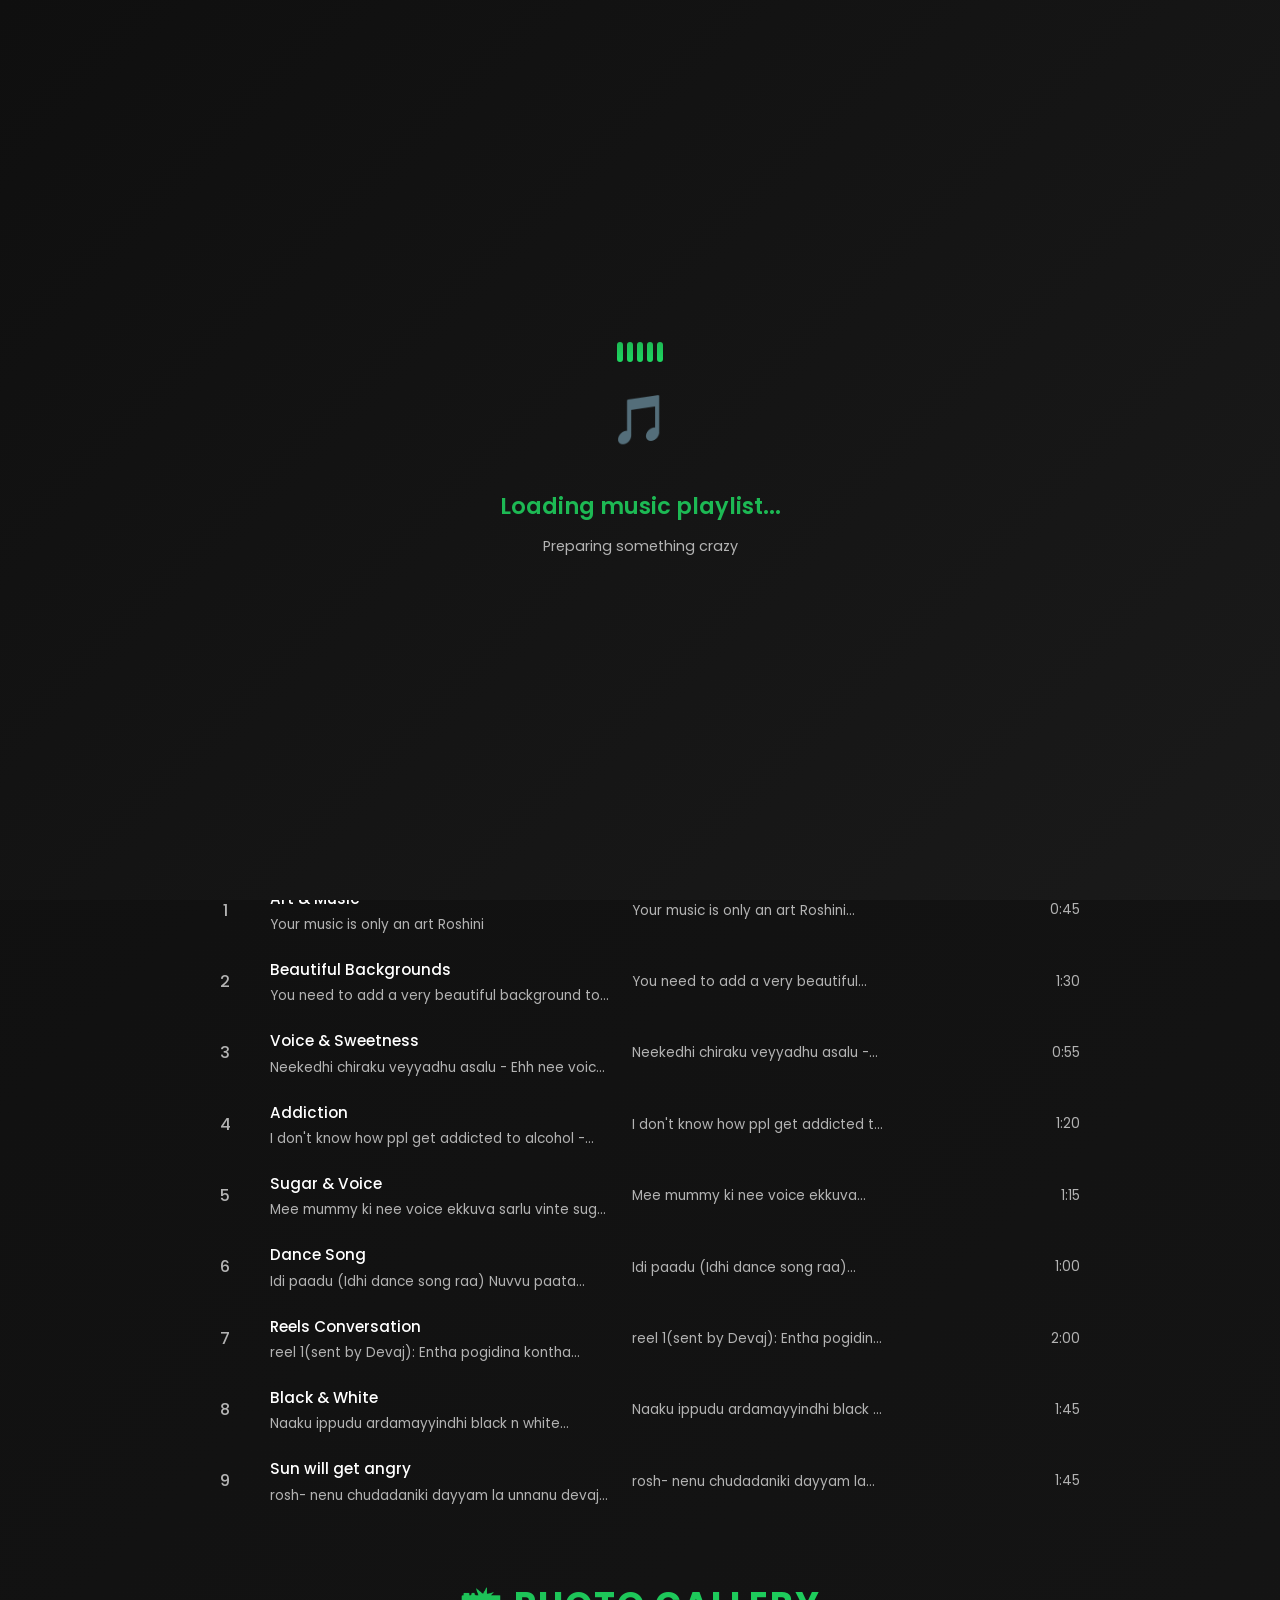
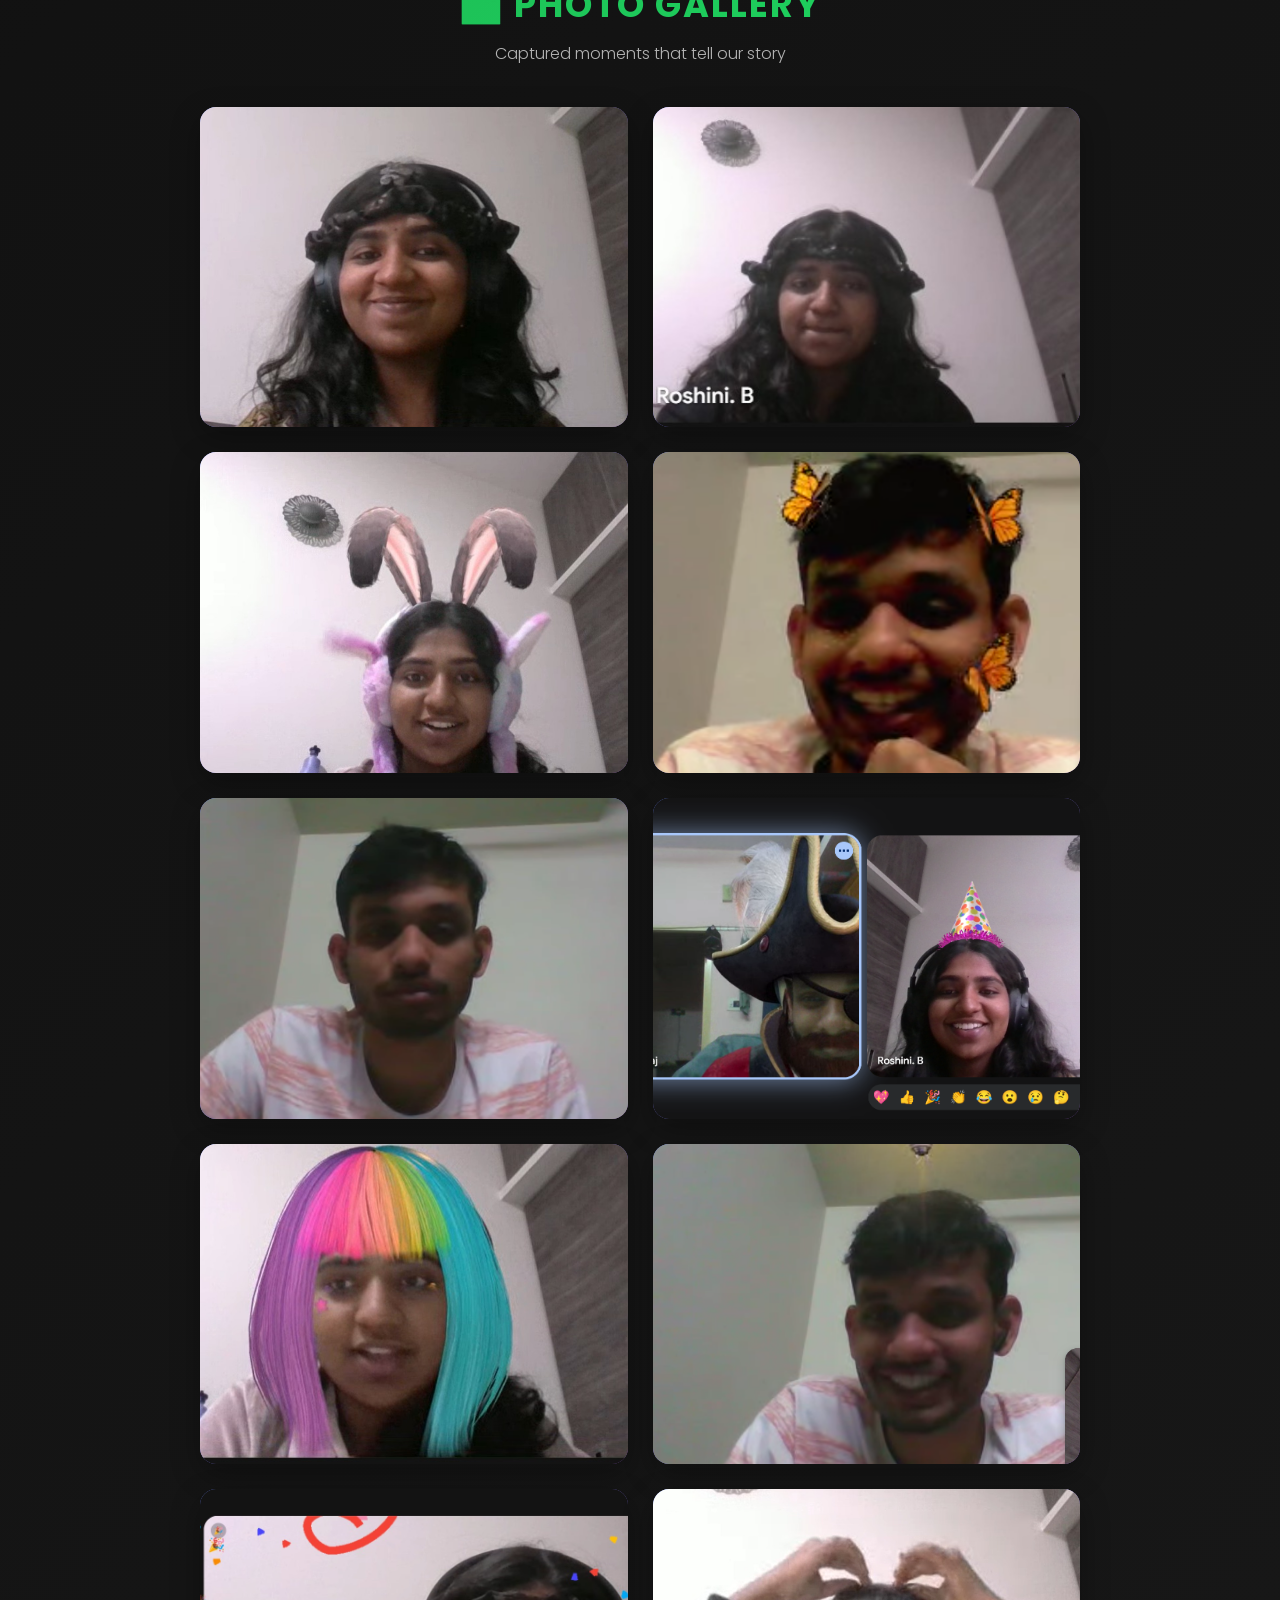
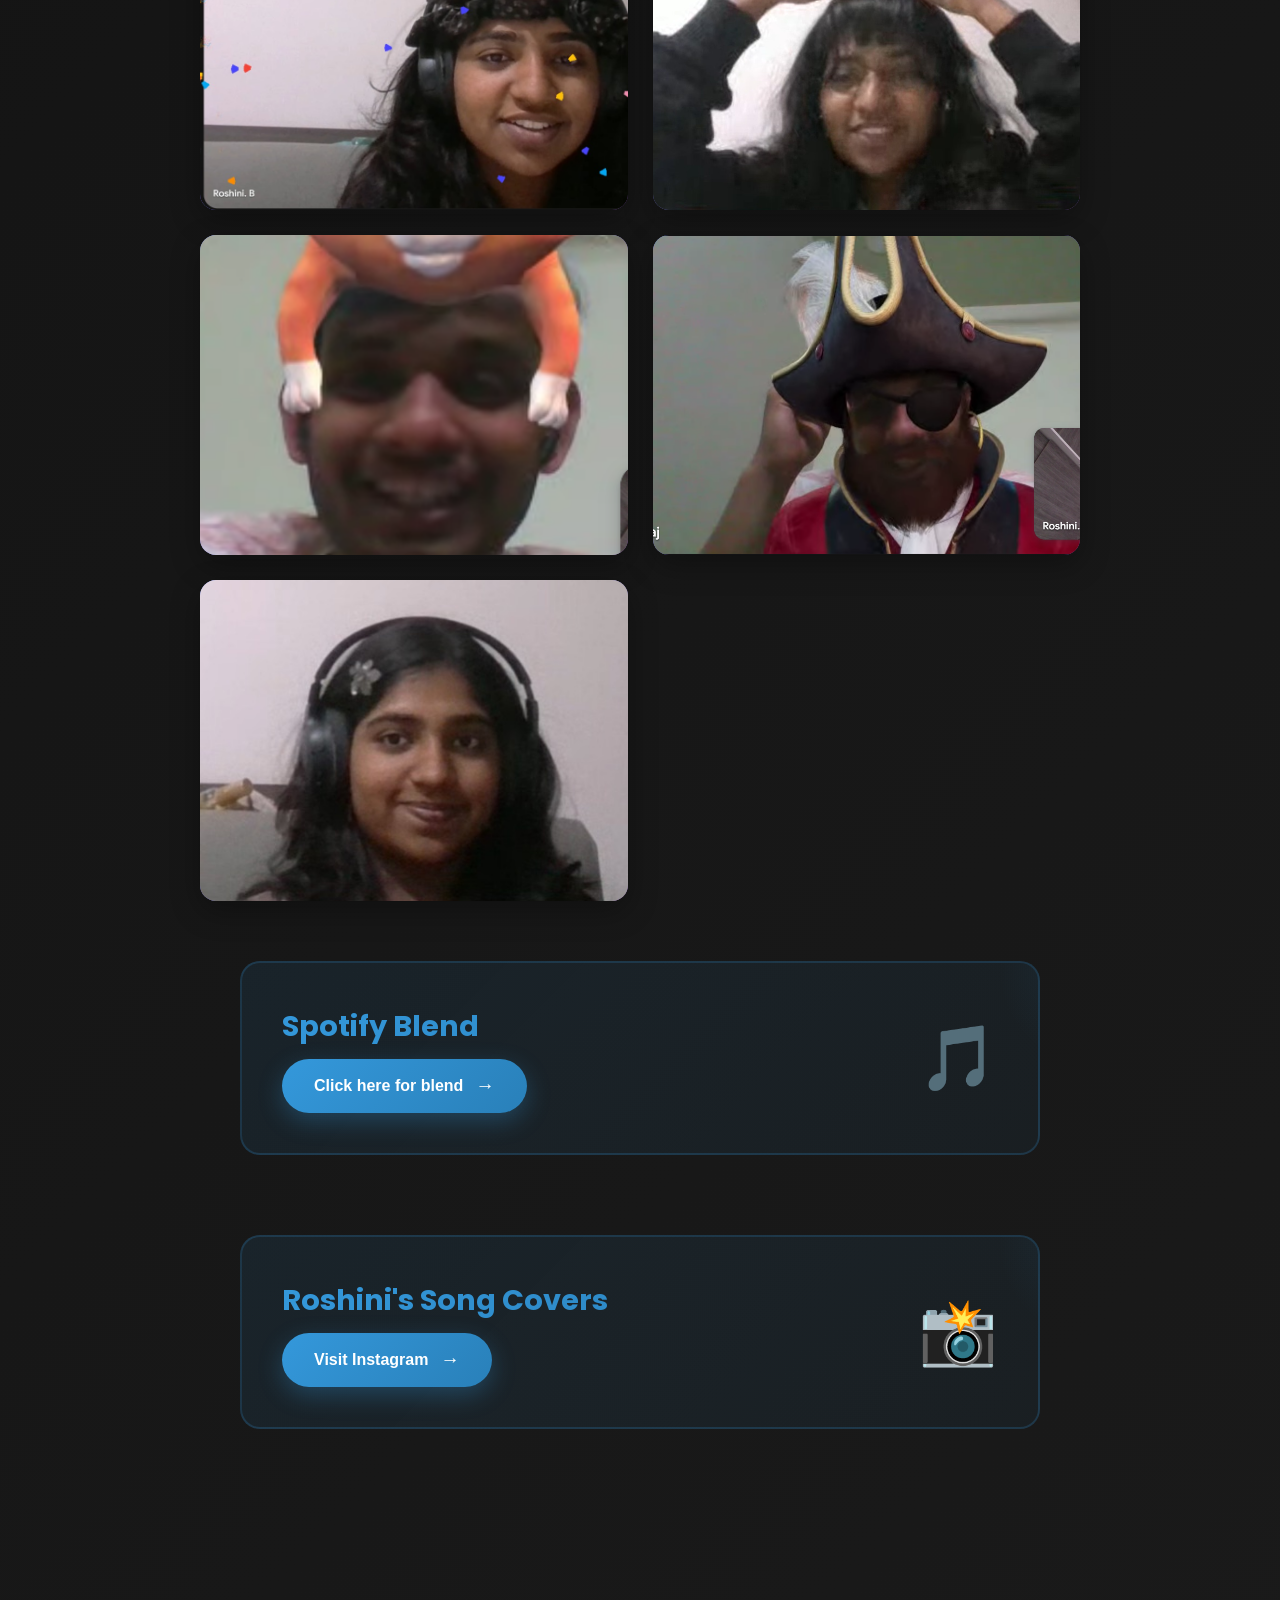
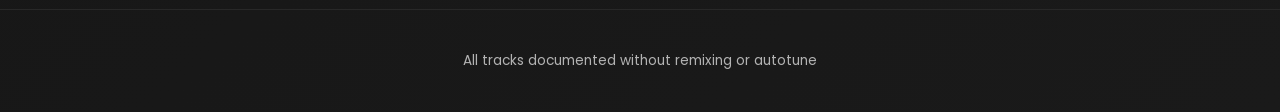
==== commit 72531747: "Update index.html" ====
--- a/index.html
+++ b/index.html
@@ -1053,7 +1053,7 @@
         <div class="blend-section">
             <div class="blend-card">
                 <div class="blend-content">
-                    <h3 class="blend-title">Our Musical Blend</h3>
+                    <h3 class="blend-title">Spotify Blend</h3>
                     <button class="blend-button" onclick="openBlend()">
                         <span class="blend-text">Click here for blend</span>
                         <span class="blend-arrow">→</span>
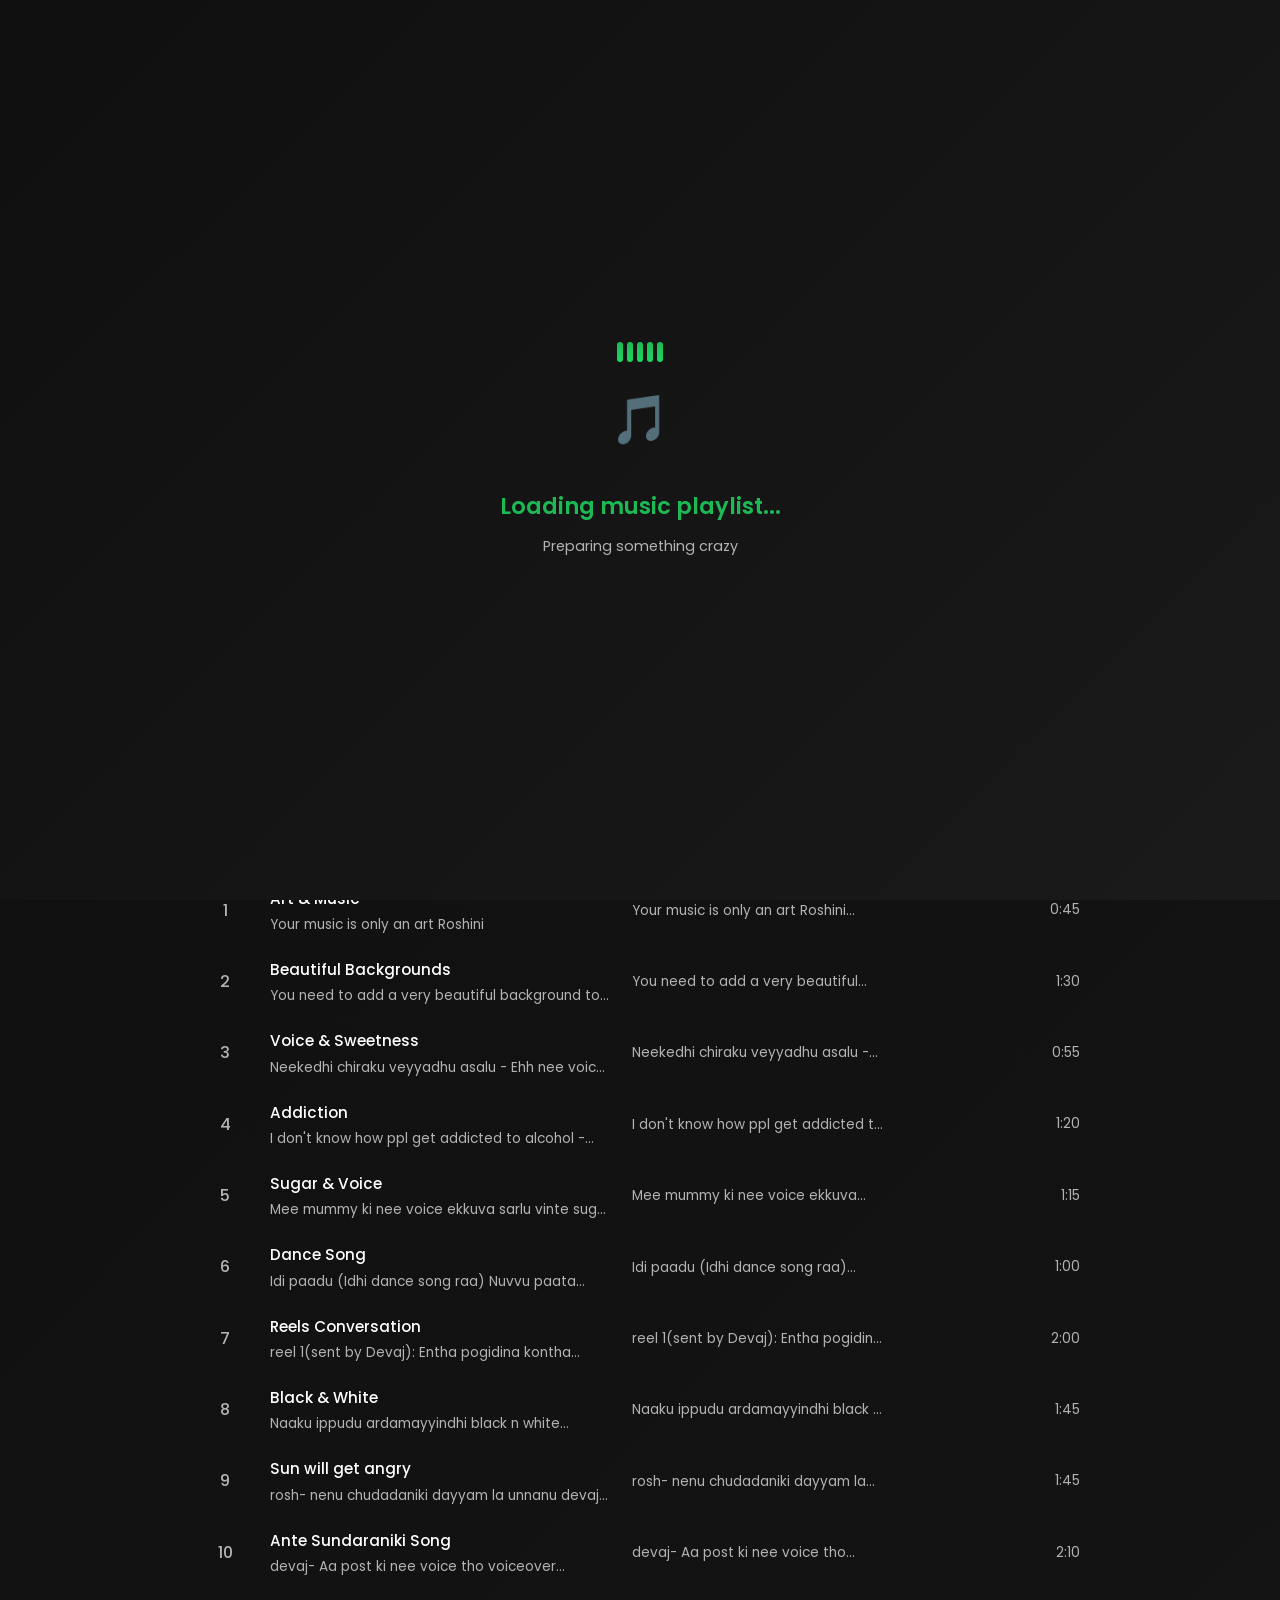
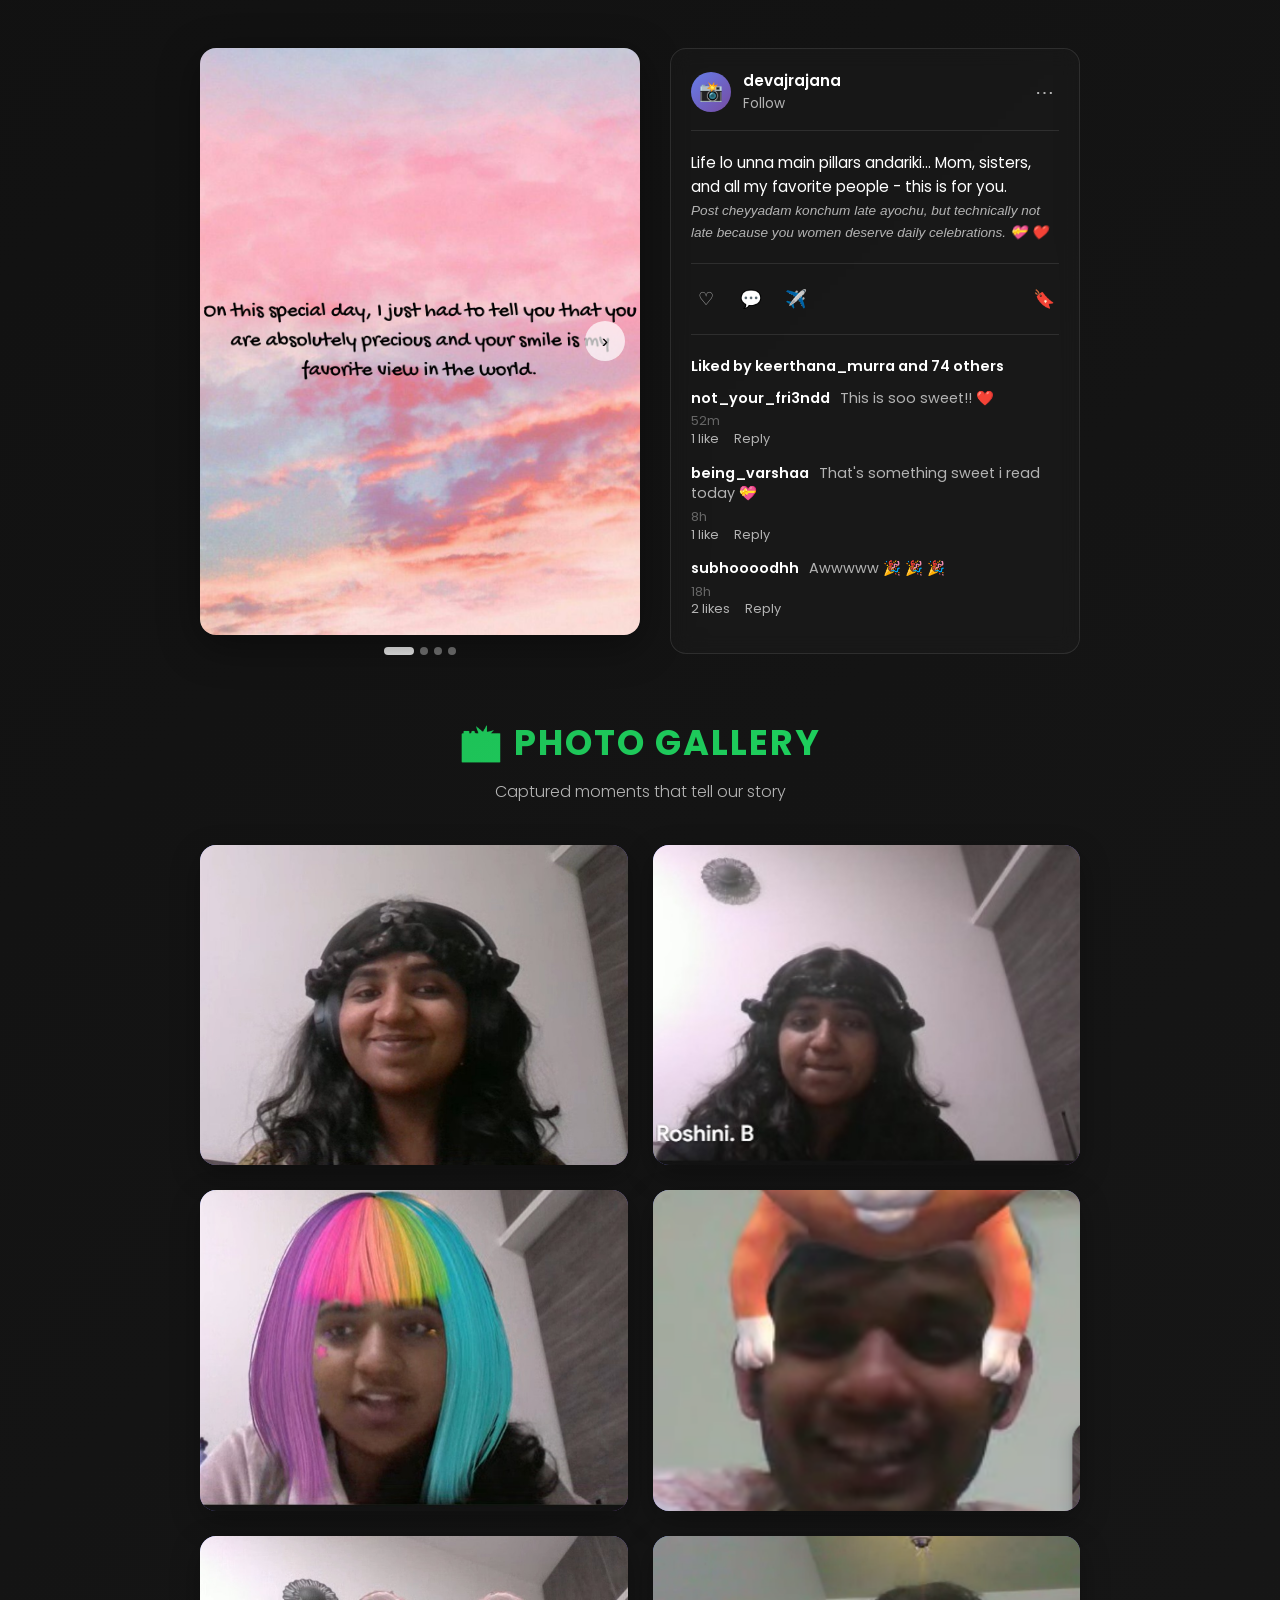
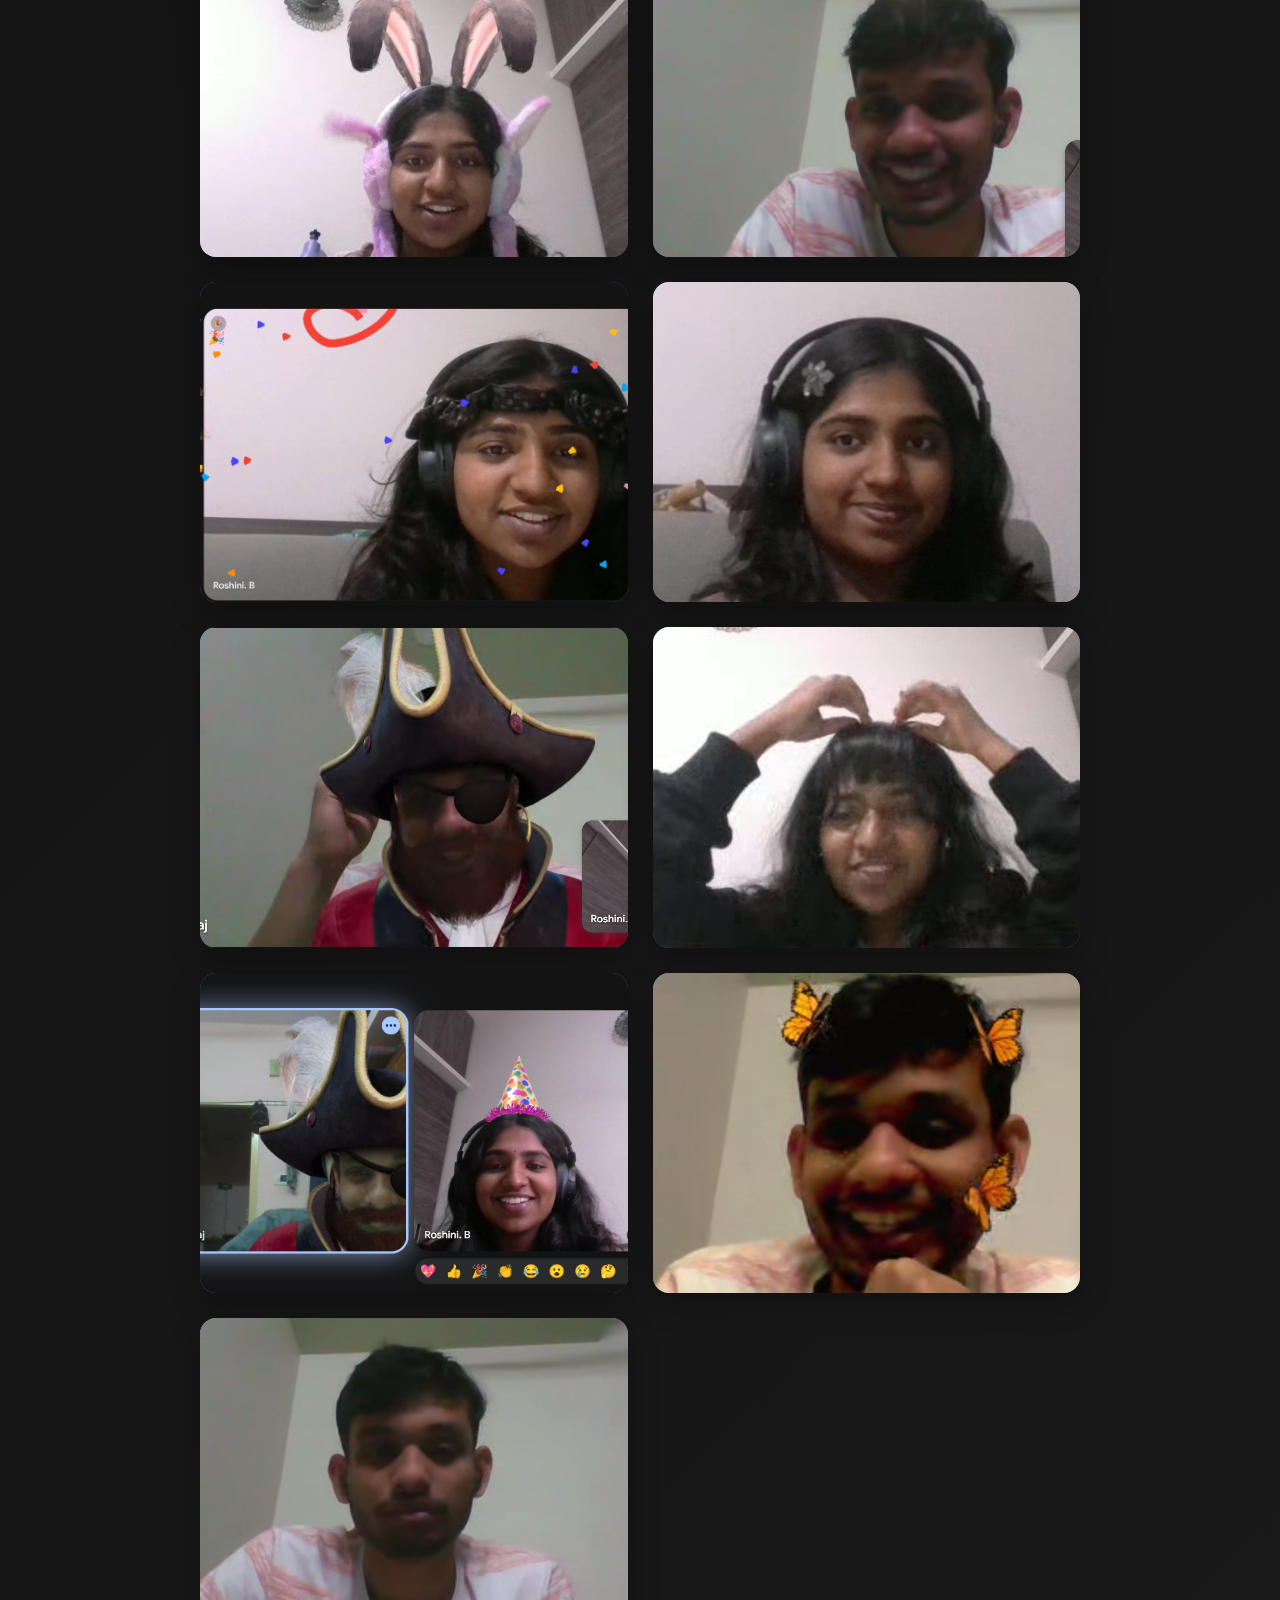
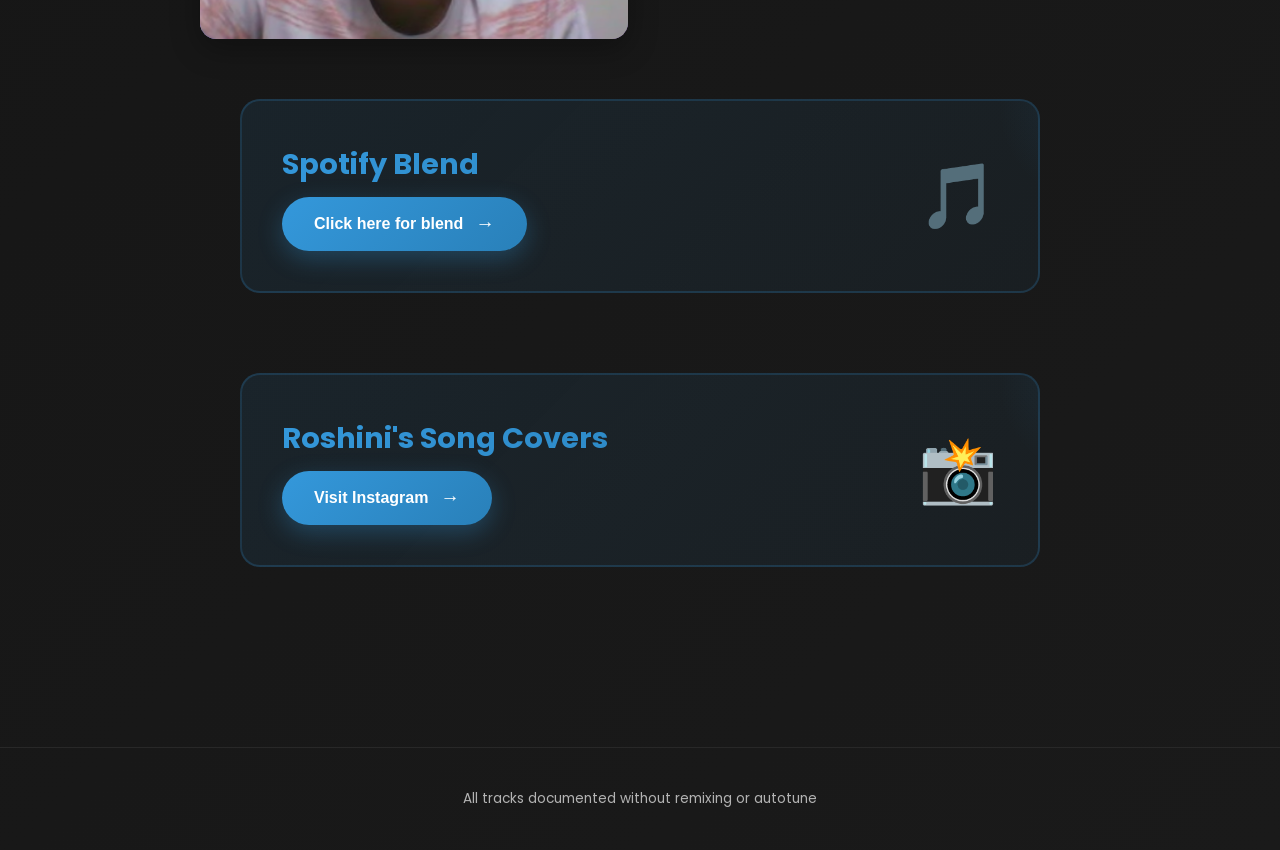
==== commit d28a7481: "Add files via upload" ====
--- a/index.html
+++ b/index.html
@@ -547,6 +547,261 @@
             font-size: 1rem;
             color: #b3b3b3;
             font-weight: 300;
+        }
+
+        /* ===== INSTAGRAM POST SECTION ===== */
+        .instagram-post-section {
+            margin-top: 60px;
+            margin-bottom: 60px;
+        }
+
+        .instagram-post-container {
+            display: flex;
+            gap: 30px;
+            max-width: 1000px;
+            margin: 0 auto;
+            padding: 0 20px;
+            align-items: flex-start;
+        }
+
+        .post-image-wrapper {
+            flex: 0 0 50%;
+            position: relative;
+            min-width: 0;
+        }
+
+        .carousel-images {
+            position: relative;
+            width: 100%;
+            max-height: 600px;
+            aspect-ratio: 3/4;
+            border-radius: 16px;
+            overflow: hidden;
+            background: #1a1a1a;
+            box-shadow: 0 10px 40px rgba(0, 0, 0, 0.4);
+        }
+
+        .carousel-image {
+            width: 100%;
+            height: 100%;
+            object-fit: cover;
+            position: absolute;
+            opacity: 0;
+            transition: opacity 0.4s ease;
+        }
+
+        .carousel-image.active {
+            opacity: 1;
+        }
+
+        .carousel-nav-next {
+            position: absolute;
+            right: 15px;
+            top: 50%;
+            transform: translateY(-50%);
+            background: rgba(255, 255, 255, 0.7);
+            border: none;
+            width: 40px;
+            height: 40px;
+            border-radius: 50%;
+            cursor: pointer;
+            display: flex;
+            align-items: center;
+            justify-content: center;
+            font-size: 1.2rem;
+            transition: all 0.3s ease;
+            z-index: 10;
+        }
+
+        .carousel-nav-next:hover {
+            background: rgba(255, 255, 255, 0.9);
+            transform: translateY(-50%) scale(1.1);
+        }
+
+        .carousel-dots {
+            display: flex;
+            gap: 6px;
+            justify-content: center;
+            margin-top: 12px;
+        }
+
+        .dot {
+            width: 8px;
+            height: 8px;
+            border-radius: 50%;
+            background: rgba(255, 255, 255, 0.4);
+            cursor: pointer;
+            transition: all 0.3s ease;
+        }
+
+        .dot.active {
+            background: rgba(255, 255, 255, 0.9);
+            width: 30px;
+            border-radius: 4px;
+        }
+
+        .post-content {
+            flex: 1;
+            background: rgba(255, 255, 255, 0.02);
+            border: 1px solid rgba(255, 255, 255, 0.1);
+            border-radius: 16px;
+            padding: 20px;
+            backdrop-filter: blur(10px);
+        }
+
+        .post-header {
+            display: flex;
+            align-items: center;
+            gap: 12px;
+            margin-bottom: 20px;
+            padding-bottom: 15px;
+            border-bottom: 1px solid rgba(255, 255, 255, 0.1);
+        }
+
+        .post-avatar {
+            width: 40px;
+            height: 40px;
+            border-radius: 50%;
+            background: linear-gradient(135deg, #667eea 0%, #764ba2 100%);
+            display: flex;
+            align-items: center;
+            justify-content: center;
+            font-size: 1.2rem;
+        }
+
+        .post-author {
+            flex: 1;
+        }
+
+        .post-author-name {
+            font-weight: 600;
+            color: #ffffff;
+            font-size: 0.95rem;
+        }
+
+        .post-author-handle {
+            font-size: 0.85rem;
+            color: #b3b3b3;
+        }
+
+        .post-more-btn {
+            background: transparent;
+            border: none;
+            color: #b3b3b3;
+            font-size: 1.2rem;
+            cursor: pointer;
+            padding: 0;
+            width: 30px;
+            height: 30px;
+            display: flex;
+            align-items: center;
+            justify-content: center;
+            transition: color 0.3s ease;
+        }
+
+        .post-more-btn:hover {
+            color: #ffffff;
+        }
+
+        .post-caption {
+            color: #ffffff;
+            font-size: 0.95rem;
+            line-height: 1.6;
+            margin-bottom: 20px;
+        }
+
+        .post-caption-highlight {
+            font-size: 0.85rem;
+            color: #b3b3b3;
+            font-style: italic;
+        }
+
+        .post-interactions {
+            display: flex;
+            gap: 15px;
+            margin: 20px 0;
+            padding: 20px 0;
+            border-top: 1px solid rgba(255, 255, 255, 0.1);
+            border-bottom: 1px solid rgba(255, 255, 255, 0.1);
+        }
+
+        .post-action-btn {
+            background: transparent;
+            border: none;
+            color: #b3b3b3;
+            cursor: pointer;
+            font-size: 1.1rem;
+            transition: all 0.3s ease;
+            padding: 0;
+            width: 30px;
+            height: 30px;
+            display: flex;
+            align-items: center;
+            justify-content: center;
+        }
+
+        .post-action-btn:hover {
+            color: #1db954;
+            transform: scale(1.2);
+        }
+
+        .post-action-btn.like:hover {
+            color: #e74c3c;
+        }
+
+        .post-likes {
+            color: #ffffff;
+            font-weight: 600;
+            font-size: 0.9rem;
+            margin-bottom: 10px;
+        }
+
+        .post-comments {
+            display: flex;
+            flex-direction: column;
+            gap: 15px;
+            max-height: 250px;
+            overflow-y: auto;
+            margin-bottom: 15px;
+        }
+
+        .comment {
+            font-size: 0.9rem;
+            line-height: 1.4;
+        }
+
+        .comment-author {
+            font-weight: 600;
+            color: #ffffff;
+            margin-right: 6px;
+        }
+
+        .comment-text {
+            color: #b3b3b3;
+            display: inline;
+        }
+
+        .comment-time {
+            display: block;
+            color: #666666;
+            font-size: 0.8rem;
+            margin-top: 4px;
+        }
+
+        .comment-actions {
+            display: flex;
+            gap: 15px;
+            font-size: 0.8rem;
+            color: #b3b3b3;
+        }
+
+        .comment-actions span {
+            cursor: pointer;
+            transition: color 0.3s ease;
+        }
+
+        .comment-actions span:hover {
+            color: #1db954;
         }
 
         /* ===== PHOTO GALLERY ===== */
@@ -1014,7 +1269,7 @@
             <h1 class="hero-title">Unreleased Playlist: Pulihora Kalapadam Ela?</h1>
             <p class="hero-subtitle">Lines that were said casually, remembered carefully.</p>
             <div class="hero-meta">
-                <span>9 songs</span>
+                <span>10 songs</span>
                 <span>•</span>
                 <span>Documented & Preserved ~ ft Shruthi dabba</span>
             </div>
@@ -1038,6 +1293,89 @@
                 <div>Duration</div>
             </div>
             <div id="tracksContainer"></div>
+        </div>
+
+        <!-- INSTAGRAM POST CAROUSEL -->
+        <div class="instagram-post-section">
+            <div class="instagram-post-container">
+                <!-- Image Carousel -->
+                <div class="post-image-wrapper">
+                    <div class="carousel-images">
+                        <img src="post1.png" alt="Post 1" class="carousel-image active" id="carouselImg1">
+                        <img src="post2.png" alt="Post 2" class="carousel-image" id="carouselImg2">
+                        <img src="post3.png" alt="Post 3" class="carousel-image" id="carouselImg3">
+                        <img src="post4.png" alt="Post 4" class="carousel-image" id="carouselImg4">
+                        <button class="carousel-nav-next" onclick="nextPostSlide()">›</button>
+                    </div>
+                    <div class="carousel-dots">
+                        <span class="dot active" onclick="goToPostSlide(0)"></span>
+                        <span class="dot" onclick="goToPostSlide(1)"></span>
+                        <span class="dot" onclick="goToPostSlide(2)"></span>
+                        <span class="dot" onclick="goToPostSlide(3)"></span>
+                    </div>
+                </div>
+
+                <!-- Post Content & Comments -->
+                <div class="post-content">
+                    <!-- Post Header -->
+                    <div class="post-header">
+                        <div class="post-avatar">📸</div>
+                        <div class="post-author">
+                            <div class="post-author-name">devajrajana</div>
+                            <div class="post-author-handle">Follow</div>
+                        </div>
+                        <button class="post-more-btn">⋯</button>
+                    </div>
+
+                    <!-- Post Caption -->
+                    <div class="post-caption">
+                        Life lo unna main pillars andariki... Mom, sisters, and all my favorite people - this is for you.
+                        <div class="post-caption-highlight">Post cheyyadam konchum late ayochu, but technically not late because you women deserve daily celebrations. 💝 ❤️</div>
+                    </div>
+
+                    <!-- Interactions -->
+                    <div class="post-interactions">
+                        <button class="post-action-btn like">♡</button>
+                        <button class="post-action-btn">💬</button>
+                        <button class="post-action-btn">✈️</button>
+                        <button class="post-action-btn" style="margin-left: auto;">🔖</button>
+                    </div>
+
+                    <!-- Likes Count -->
+                    <div class="post-likes">Liked by keerthana_murra and 74 others</div>
+
+                    <!-- Comments -->
+                    <div class="post-comments" id="postComments">
+                        <div class="comment">
+                            <span class="comment-author">not_your_fri3ndd</span>
+                            <span class="comment-text">This is soo sweet!! ❤️</span>
+                            <div class="comment-time">52m</div>
+                            <div class="comment-actions">
+                                <span>1 like</span>
+                                <span>Reply</span>
+                            </div>
+                        </div>
+                        <div class="comment">
+                            <span class="comment-author">being_varshaa</span>
+                            <span class="comment-text">That's something sweet i read today 💝</span>
+                            <div class="comment-time">8h</div>
+                            <div class="comment-actions">
+                                <span>1 like</span>
+                                <span>Reply</span>
+                            </div>
+                        </div>
+                        <div class="comment">
+                            <span class="comment-author">subhoooodhh</span>
+                            <span class="comment-text">Awwwww 🎉 🎉 🎉</span>
+                            <div class="comment-time">18h</div>
+                            <div class="comment-actions">
+                                <span>2 likes</span>
+                                <span>Reply</span>
+                            </div>
+                        </div>
+                    </div>
+                </div>
+            </div>
         </div>
 
         <!-- PHOTO GALLERY -->
@@ -1197,6 +1535,13 @@
                 lyrics: "rosh- nenu chudadaniki dayyam la unnanu \n devaj-sun ni ala ante dhaniki kopam vastadhi",
                 duration: "1:45",
                 theme: "track-theme-2"
+            },
+            {
+                track: 10,
+                name: "Ante Sundaraniki Song",
+                lyrics: "devaj- Aa post ki nee voice tho voiceover ivvaledu kadaa.. andukenreach ravatledu emo\n\nrosh- Andhuke aa post antha beautiful ga undhi\n\ndevaj- Beautiful ga kanabadithe chaala\ndevaj- Vinabadali kooda kadaa\n\nrosh- Already chala beautiful ga vundhi, Ante sundaraniki song pettav gaa\n\ndevaj- Ante sundaraniki song is ok\nBut antha kanna sundaramga unde ammayi paadithe vinali ani untadi kadaa😁",
+                duration: "2:10",
+                theme: "track-theme-1"
             }
         ];
 
@@ -1491,6 +1836,34 @@
             window.open('https://www.instagram.com/roshh._.unplugged?utm_source=ig_web_button_share_sheet&igsh=ZDNlZDc0MzIxNw==', '_blank');
         }
 
+        // ===== INSTAGRAM POST CAROUSEL =====
+        let currentPostSlide = 0;
+
+        function nextPostSlide() {
+            currentPostSlide = (currentPostSlide + 1) % 4;
+            updatePostCarousel();
+        }
+
+        function goToPostSlide(index) {
+            currentPostSlide = index;
+            updatePostCarousel();
+        }
+
+        function updatePostCarousel() {
+            // Hide all images
+            document.querySelectorAll('.carousel-image').forEach(img => {
+                img.classList.remove('active');
+            });
+
+            // Show current image
+            document.getElementById(`carouselImg${currentPostSlide + 1}`).classList.add('active');
+
+            // Update dots
+            document.querySelectorAll('.dot').forEach((dot, index) => {
+                dot.classList.toggle('active', index === currentPostSlide);
+            });
+        }
+
         // ===== UTILITY FUNCTIONS =====
         function playPlaylist() {
             openTrackModal(0);
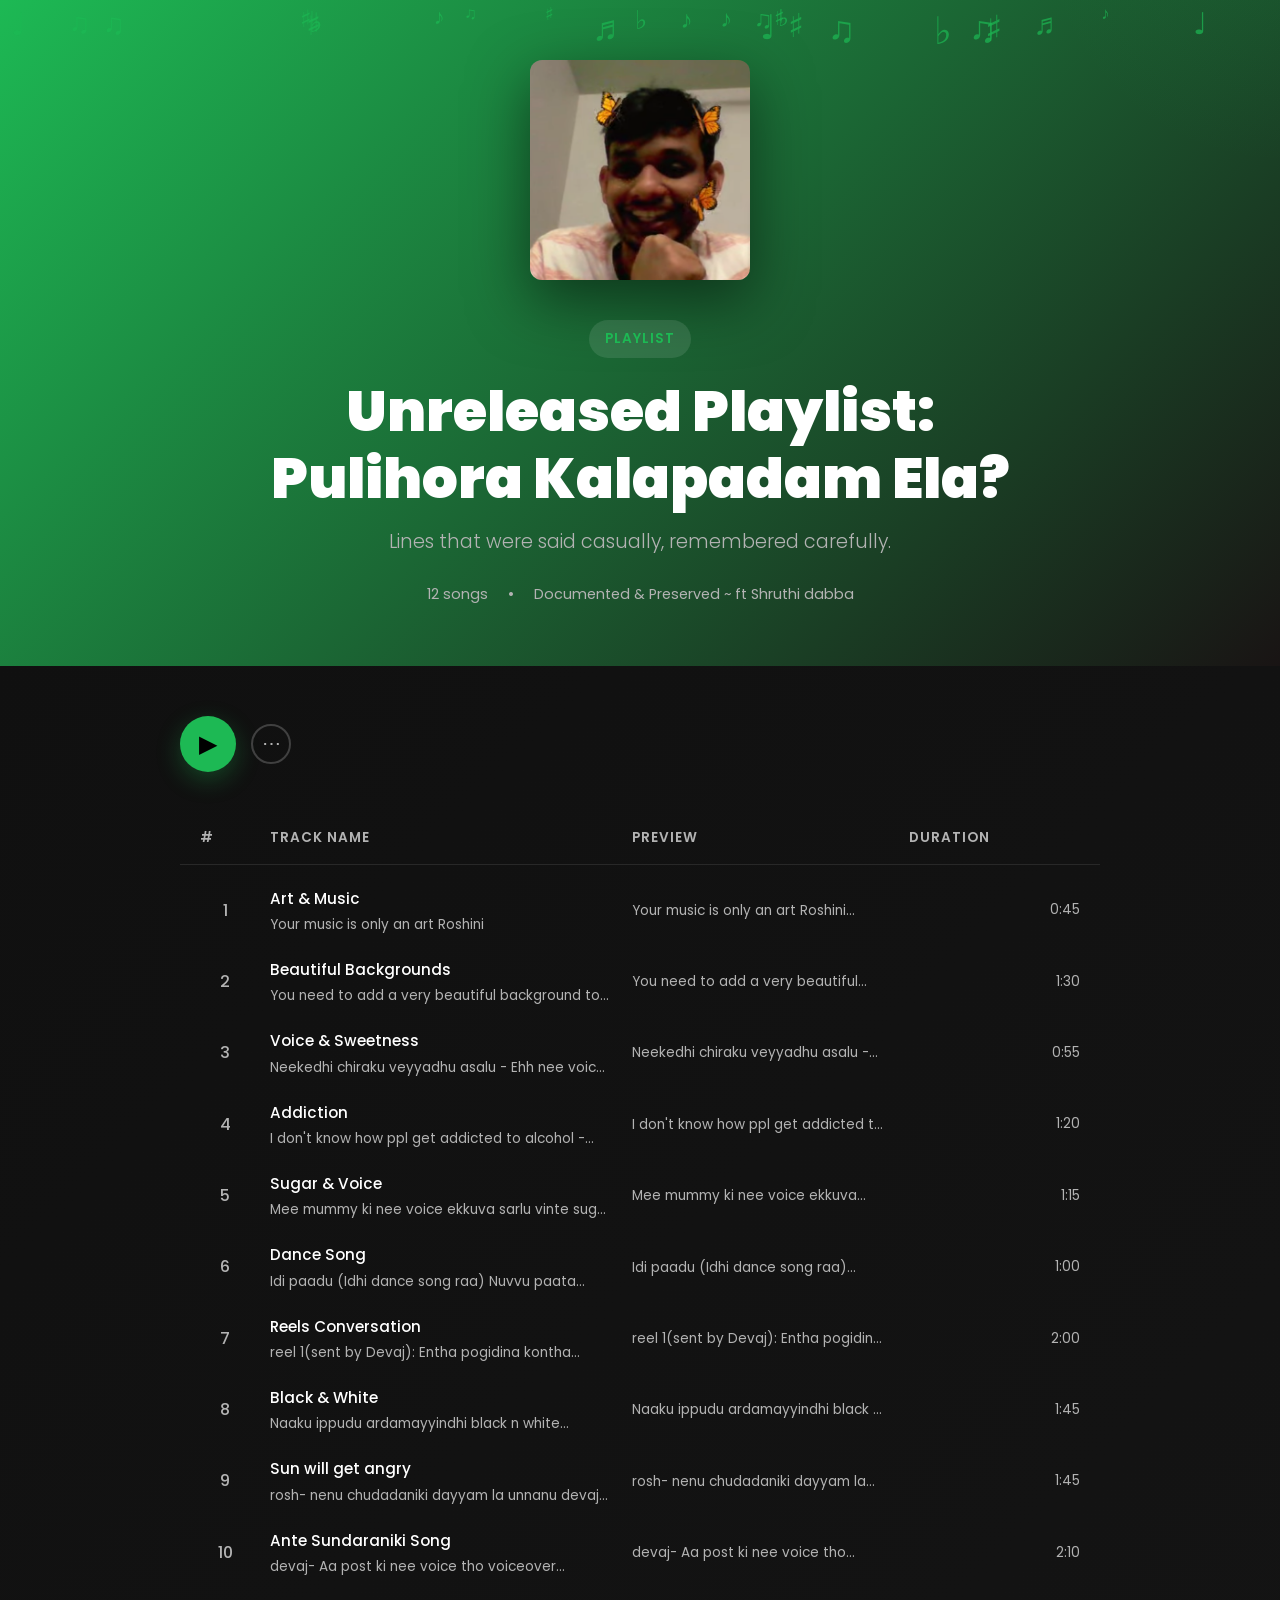
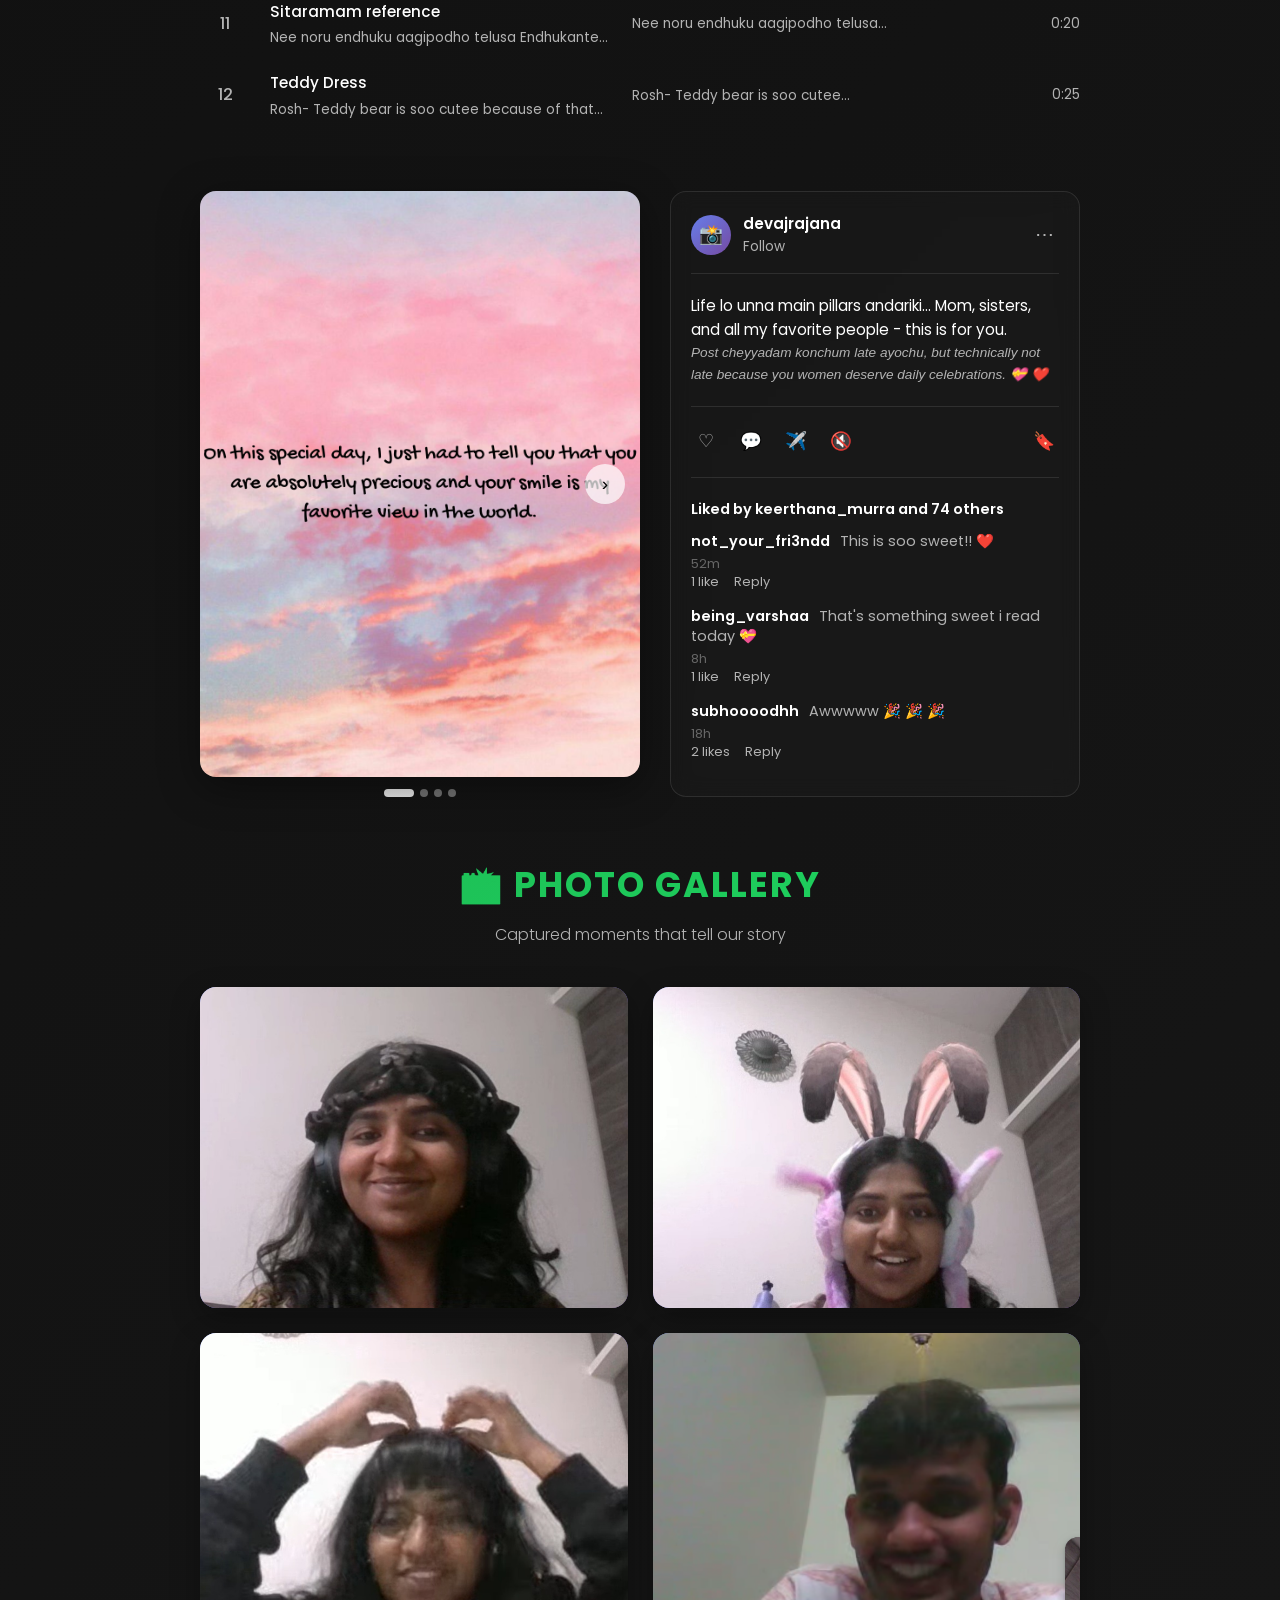
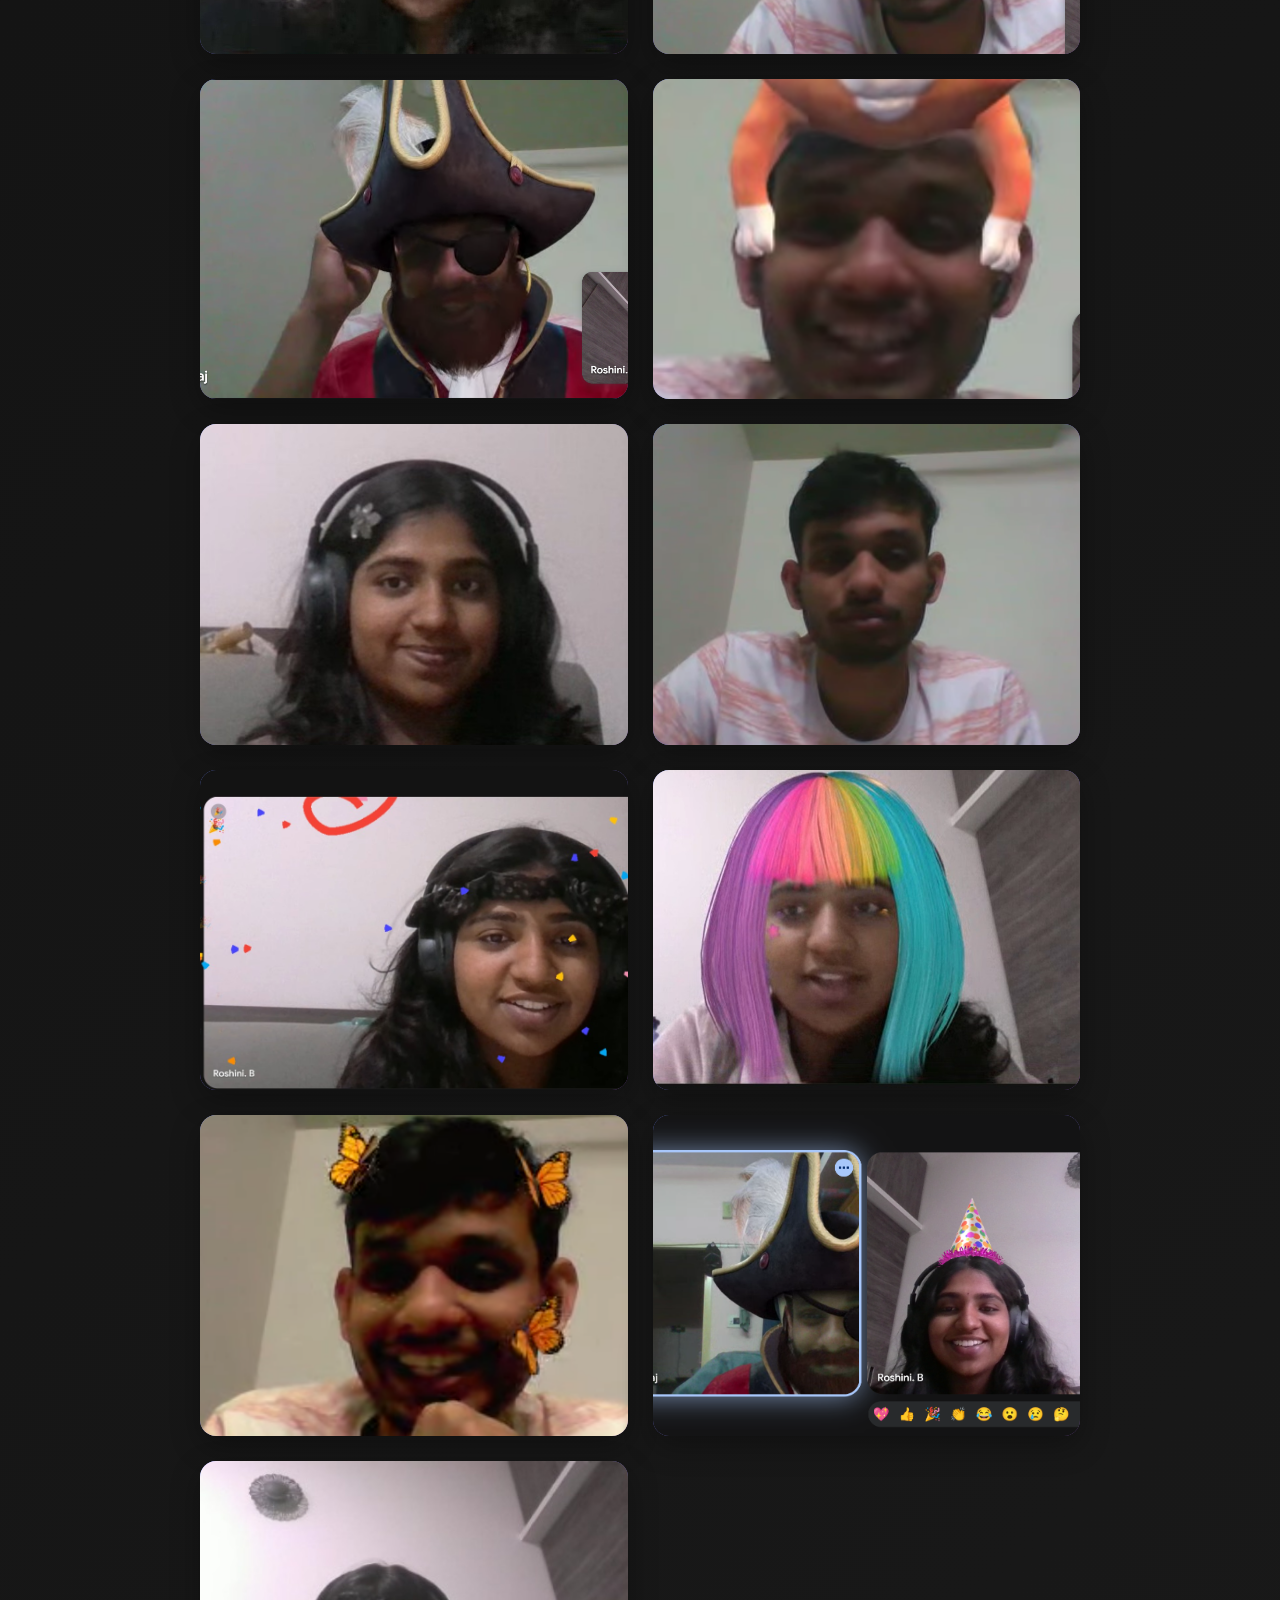
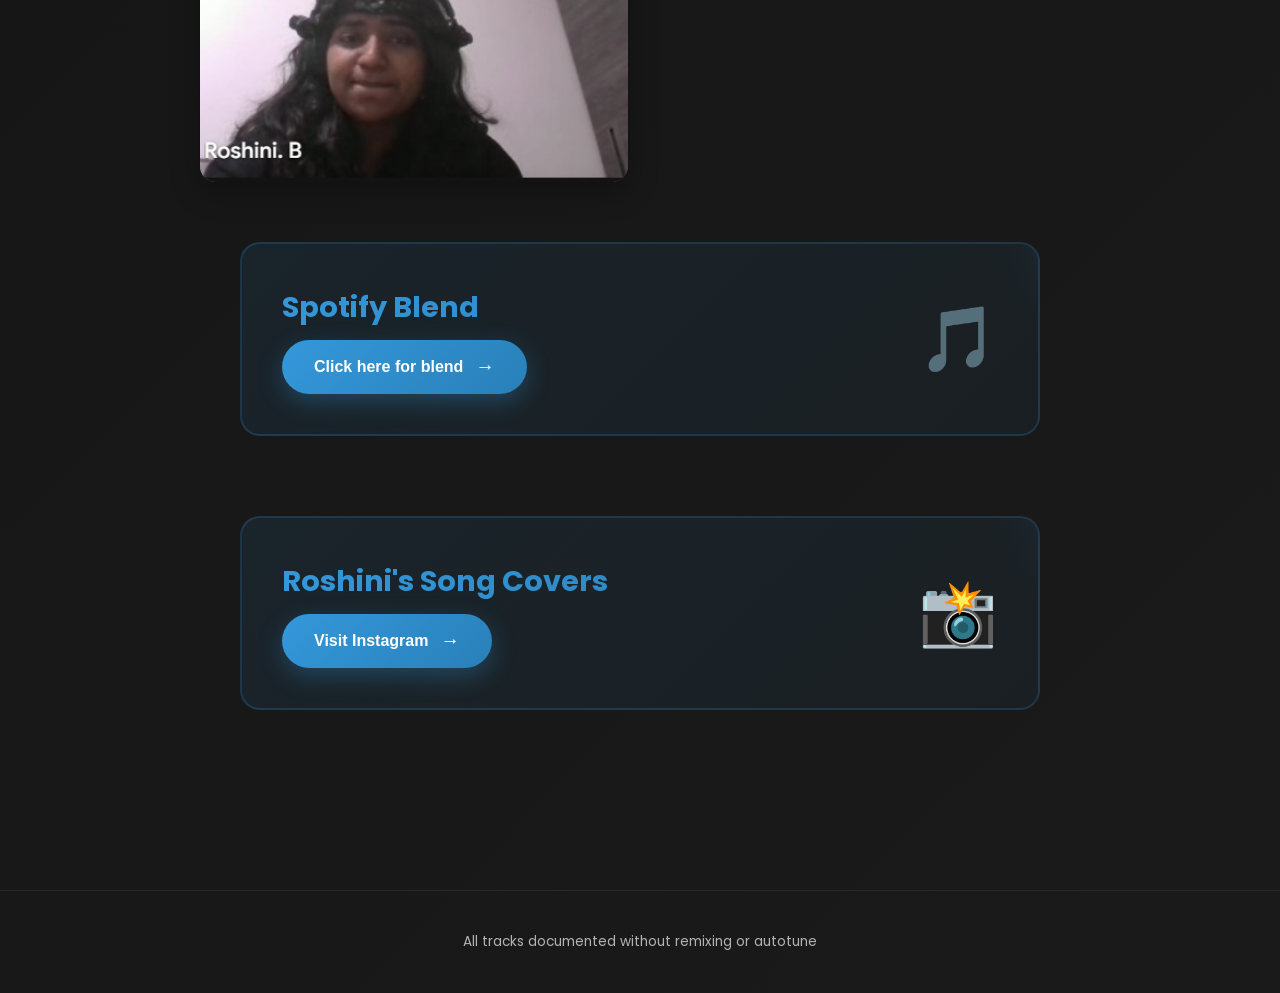
==== commit b0eac088: "Add files via upload" ====
--- a/index.html
+++ b/index.html
@@ -1269,7 +1269,7 @@
             <h1 class="hero-title">Unreleased Playlist: Pulihora Kalapadam Ela?</h1>
             <p class="hero-subtitle">Lines that were said casually, remembered carefully.</p>
             <div class="hero-meta">
-                <span>10 songs</span>
+                <span>12 songs</span>
                 <span>•</span>
                 <span>Documented & Preserved ~ ft Shruthi dabba</span>
             </div>
@@ -1338,6 +1338,7 @@
                         <button class="post-action-btn like">♡</button>
                         <button class="post-action-btn">💬</button>
                         <button class="post-action-btn">✈️</button>
+                        <button class="post-action-btn" id="instaMuteBtn" onclick="toggleInstaAudio()" title="Mute / unmute music">🔇</button>
                         <button class="post-action-btn" style="margin-left: auto;">🔖</button>
                     </div>
 
@@ -1542,6 +1543,25 @@
                 lyrics: "devaj- Aa post ki nee voice tho voiceover ivvaledu kadaa.. andukenreach ravatledu emo\n\nrosh- Andhuke aa post antha beautiful ga undhi\n\ndevaj- Beautiful ga kanabadithe chaala\ndevaj- Vinabadali kooda kadaa\n\nrosh- Already chala beautiful ga vundhi, Ante sundaraniki song pettav gaa\n\ndevaj- Ante sundaraniki song is ok\nBut antha kanna sundaramga unde ammayi paadithe vinali ani untadi kadaa😁",
                 duration: "2:10",
                 theme: "track-theme-1"
+            },
+            {
+                track: 11,
+                name: "Sitaramam reference",
+                lyrics: "Nee noru endhuku aagipodho telusa\nEndhukante nuvvu noru aapukunte prapancham aagipodhi\n(Sitaramam movie reference)",
+                duration: "0:20",
+                theme: "track-theme-3",
+                audio: {
+                    src: "Inthandham.mp3",
+                    start: 43,
+                    end: 63
+                }
+            },
+            {
+                track: 12,
+                name: "Teddy Dress",
+                lyrics: "Rosh- Teddy bear is soo cutee because of that dress\n\nDevaj- Inthaka mundhu aa dress nuvvu veskunnappudu evaraina cute ga undhi annara\n\nRosh- Yess\n\nDevaj- Nuvveskunnavu kabatti bagundhi",
+                duration: "0:25",
+                theme: "track-theme-2"
             }
         ];
 
@@ -1712,8 +1732,55 @@
         }
 
         // ===== MODAL FUNCTIONS =====
+        const trackAudio = document.createElement('audio');
+        trackAudio.id = 'trackAudio';
+        trackAudio.preload = 'auto';
+        trackAudio.style.display = 'none';
+        document.body.appendChild(trackAudio);
+
+        let audioEndTime = null;
+
+        // Stop audio when it reaches the specified end time
+        trackAudio.addEventListener('timeupdate', () => {
+            if (audioEndTime !== null && trackAudio.currentTime >= audioEndTime) {
+                trackAudio.pause();
+            }
+        });
+
+        // Instagram post background music
+        const instaAudio = document.createElement('audio');
+        instaAudio.id = 'instaAudio';
+        instaAudio.src = 'amelia_island.mp3';
+        instaAudio.preload = 'auto';
+        instaAudio.loop = true;
+        instaAudio.style.display = 'none';
+        document.body.appendChild(instaAudio);
+
+        let instaAudioPlaying = false;
+
+        function toggleInstaAudio() {
+            const btn = document.getElementById('instaMuteBtn');
+            if (instaAudioPlaying) {
+                instaAudio.pause();
+                instaAudioPlaying = false;
+                btn.textContent = '🔇';
+            } else {
+                instaAudio.play().catch(() => {
+                    // Autoplay may be blocked by browser; still allow manual unmute.
+                });
+                instaAudioPlaying = true;
+                btn.textContent = '🔊';
+            }
+        }
+
+
         function openTrackModal(index) {
             const track = tracks[index];
+
+            // Pause any previous audio before switching
+            if (!trackAudio.paused) {
+                trackAudio.pause();
+            }
 
             // Increment play count
             playCounts[index]++;
@@ -1739,6 +1806,35 @@
             // Show reactions
             renderReactions(index);
 
+            // Play audio snippet if provided
+            if (track.audio && track.audio.src) {
+                audioEndTime = track.audio.end || null;
+                const requestedStart = track.audio.start || 0;
+
+                trackAudio.src = track.audio.src;
+                trackAudio.pause();
+
+                const setStart = () => {
+                    try {
+                        trackAudio.currentTime = requestedStart;
+                    } catch (err) {
+                        // Some browsers require metadata before seeking.
+                    }
+                };
+
+                if (trackAudio.readyState >= 1) {
+                    setStart();
+                } else {
+                    trackAudio.addEventListener('loadedmetadata', setStart, { once: true });
+                }
+
+                trackAudio.play().catch(() => {
+                    // Autoplay may be blocked; user can still click to play.
+                });
+            } else {
+                audioEndTime = null;
+            }
+
             currentPlaying = index;
             document.getElementById(`track-${index}`).classList.add('active');
             document.getElementById('trackModal').classList.add('show');
@@ -1749,6 +1845,12 @@
             document.getElementById('trackModal').className = 'modal';
             document.querySelectorAll('.track-item').forEach(el => el.classList.remove('active'));
             currentPlaying = null;
+
+            // Stop audio playback when closing the modal
+            if (!trackAudio.paused) {
+                trackAudio.pause();
+            }
+            audioEndTime = null;
         }
 
         // ===== FAVORITES =====
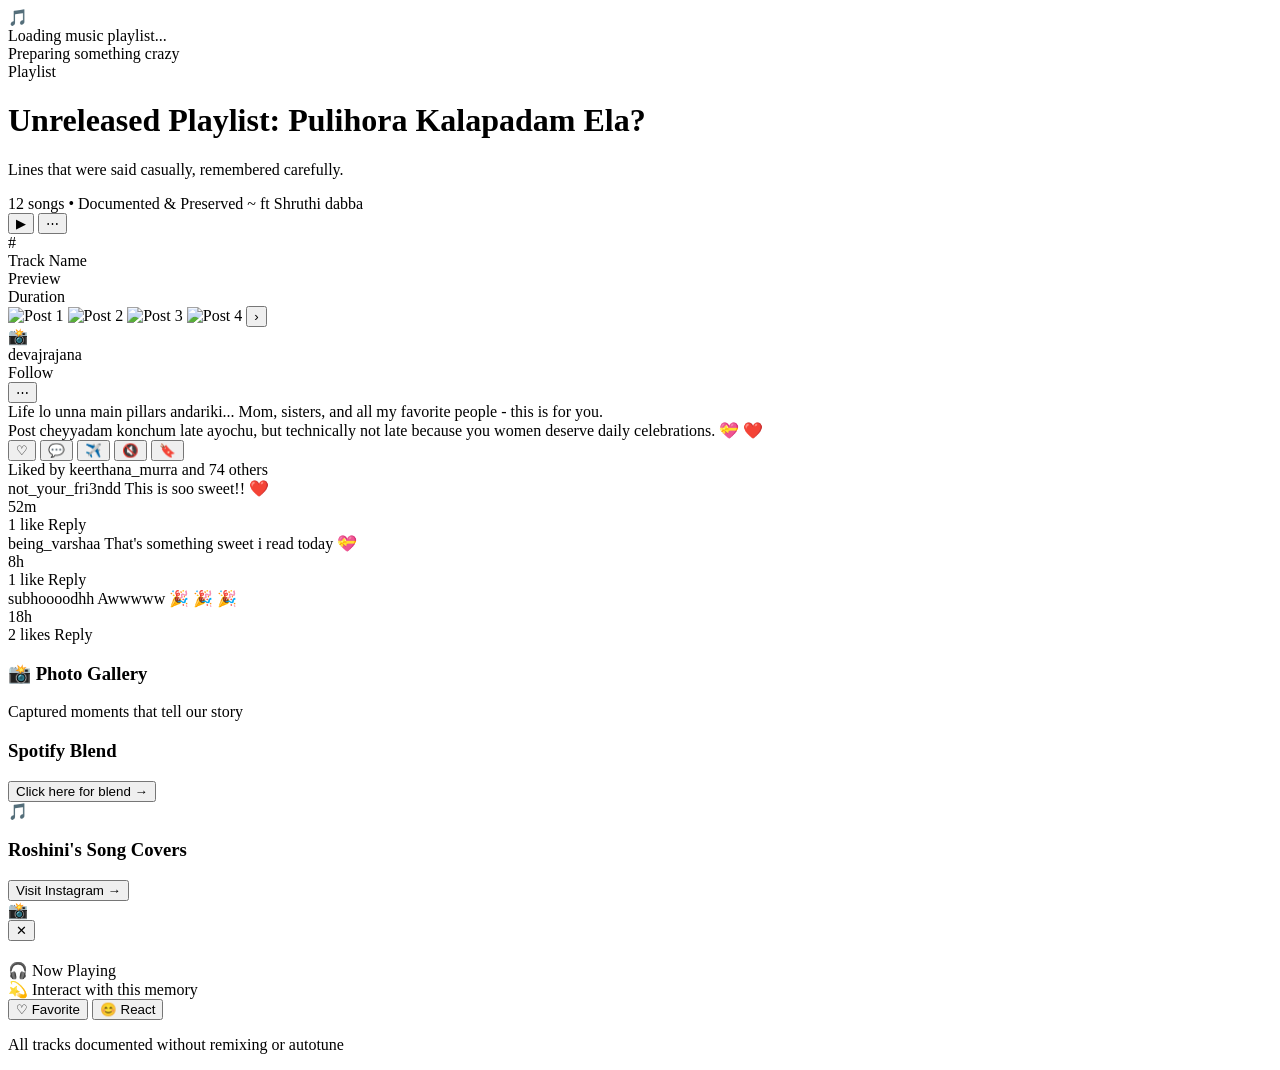
==== commit 25156079: "Implement feature X to enhance user experience and optimize performance" ====
--- a/index.html
+++ b/index.html
@@ -7,1236 +7,7 @@
     <link rel="preconnect" href="https://fonts.googleapis.com">
     <link rel="preconnect" href="https://fonts.gstatic.com" crossorigin>
     <link href="https://fonts.googleapis.com/css2?family=Poppins:wght@300;400;500;600;700&family=Lora:wght@400;500&display=swap" rel="stylesheet">
-    
-    <style>
-        * {
-            margin: 0;
-            padding: 0;
-            box-sizing: border-box;
-        }
-
-        body {
-            font-family: 'Poppins', sans-serif;
-            background: linear-gradient(135deg, #0f0f0f 0%, #1a1a1a 100%);
-            color: #ffffff;
-            line-height: 1.6;
-            min-height: 100vh;
-        }
-
-        /* ===== HEADER / HERO SECTION ===== */
-        .hero-section {
-            background: linear-gradient(135deg, #1db954 0%, #191414 100%);
-            padding: 60px 40px;
-            text-align: center;
-            position: relative;
-            overflow: hidden;
-        }
-
-        .hero-section::before {
-            content: '';
-            position: absolute;
-            top: -50%;
-            right: -20%;
-            width: 500px;
-            height: 500px;
-            background: radial-gradient(circle, rgba(29, 185, 84, 0.1) 0%, transparent 70%);
-            border-radius: 50%;
-        }
-
-        .hero-content {
-            position: relative;
-            z-index: 1;
-            max-width: 800px;
-            margin: 0 auto;
-        }
-
-        .album-cover-container {
-            margin-bottom: 40px;
-        }
-
-        .album-cover {
-            width: 220px;
-            height: 220px;
-            margin: 0 auto;
-            border-radius: 12px;
-            background: linear-gradient(135deg, #c8a6d4 0%, #f4b5d6 100%);
-            box-shadow: 0 20px 60px rgba(0, 0, 0, 0.5);
-            display: flex;
-            align-items: center;
-            justify-content: center;
-            font-size: 80px;
-            background-image: url('image.jpg');
-            background-size: cover;
-            background-position: center;
-        }
-
-        .playlist-badge {
-            display: inline-block;
-            background: rgba(255, 255, 255, 0.1);
-            padding: 8px 16px;
-            border-radius: 20px;
-            font-size: 0.85rem;
-            color: #1db954;
-            font-weight: 600;
-            margin-bottom: 20px;
-            text-transform: uppercase;
-            letter-spacing: 1px;
-        }
-
-        .hero-title {
-            font-size: 3.5rem;
-            font-weight: 900;
-            color: #ffffff;
-            margin-bottom: 15px;
-            line-height: 1.2;
-        }
-
-        .hero-subtitle {
-            font-size: 1.2rem;
-            color: #b3b3b3;
-            margin-bottom: 25px;
-            font-weight: 300;
-        }
-
-        .hero-meta {
-            display: flex;
-            justify-content: center;
-            gap: 20px;
-            font-size: 0.9rem;
-            color: #b3b3b3;
-            margin-top: 20px;
-        }
-
-        /* ===== MAIN CONTENT ===== */
-        .main-container {
-            max-width: 1000px;
-            margin: 0 auto;
-            padding: 50px 40px;
-        }
-
-        .playlist-controls {
-            display: flex;
-            gap: 15px;
-            margin-bottom: 40px;
-            align-items: center;
-        }
-
-        .play-btn-large {
-            width: 56px;
-            height: 56px;
-            border-radius: 50%;
-            background: #1db954;
-            border: none;
-            cursor: pointer;
-            display: flex;
-            align-items: center;
-            justify-content: center;
-            font-size: 1.5rem;
-            transition: all 0.3s ease;
-            box-shadow: 0 8px 24px rgba(29, 185, 84, 0.3);
-        }
-
-        .play-btn-large:hover {
-            background: #1ed760;
-            transform: scale(1.06);
-        }
-
-        .more-options {
-            width: 40px;
-            height: 40px;
-            border-radius: 50%;
-            background: transparent;
-            border: 2px solid #404040;
-            cursor: pointer;
-            display: flex;
-            align-items: center;
-            justify-content: center;
-            font-size: 1.2rem;
-            color: #b3b3b3;
-            transition: all 0.3s ease;
-        }
-
-        .more-options:hover {
-            border-color: #ffffff;
-            color: #ffffff;
-        }
-
-        /* ===== TRACK LIST ===== */
-        .tracks-section {
-            margin-top: 30px;
-        }
-
-        .tracks-header {
-            display: grid;
-            grid-template-columns: 50px 2fr 1.5fr 1fr;
-            gap: 20px;
-            padding: 15px 20px;
-            border-bottom: 1px solid #282828;
-            font-size: 0.85rem;
-            color: #b3b3b3;
-            text-transform: uppercase;
-            letter-spacing: 1px;
-            font-weight: 600;
-            margin-bottom: 10px;
-        }
-
-        .track-item {
-            display: grid;
-            grid-template-columns: 50px 2fr 1.5fr 1fr;
-            gap: 20px;
-            padding: 12px 20px;
-            align-items: center;
-            border-radius: 8px;
-            transition: all 0.3s ease;
-            cursor: pointer;
-            background: transparent;
-        }
-
-        .track-item:hover {
-            background: rgba(29, 185, 84, 0.1);
-        }
-
-        .track-item.active {
-            background: rgba(29, 185, 84, 0.2);
-        }
-
-        .track-index {
-            color: #b3b3b3;
-            font-weight: 500;
-            text-align: center;
-        }
-
-        .track-item:hover .track-index {
-            color: #1db954;
-        }
-
-        .track-item:hover .play-icon {
-            display: flex;
-        }
-
-        .play-icon {
-            display: none;
-            color: #1db954;
-            font-size: 1.2rem;
-        }
-
-        .track-info {
-            display: flex;
-            flex-direction: column;
-            gap: 4px;
-        }
-
-        .track-name {
-            font-weight: 500;
-            color: #ffffff;
-            font-size: 0.95rem;
-        }
-
-        .track-preview {
-            font-size: 0.85rem;
-            color: #b3b3b3;
-            line-height: 1.4;
-            overflow: hidden;
-            text-overflow: ellipsis;
-            display: -webkit-box;
-            -webkit-line-clamp: 1;
-            -webkit-box-orient: vertical;
-        }
-
-        .track-duration {
-            color: #b3b3b3;
-            font-size: 0.85rem;
-            text-align: right;
-            display: flex;
-            align-items: center;
-            justify-content: flex-end;
-            gap: 8px;
-        }
-
-        .favorite-indicator {
-            color: #3498db;
-            font-size: 0.9rem;
-            animation: heartbeat 1s ease-in-out infinite;
-        }
-
-        /* ===== MODAL ===== */
-        .modal {
-            display: none;
-            position: fixed;
-            top: 0;
-            left: 0;
-            width: 100%;
-            height: 100%;
-            background: rgba(0, 0, 0, 0.8);
-            justify-content: center;
-            align-items: center;
-            z-index: 1000;
-            padding: 20px;
-            backdrop-filter: blur(5px);
-            animation: fadeIn 0.3s ease;
-        }
-
-        .modal.show {
-            display: flex;
-        }
-
-        .modal-content {
-            background: linear-gradient(135deg, #1db954 0%, #191414 100%);
-            padding: 60px;
-            border-radius: 16px;
-            max-width: 800px;
-            width: 100%;
-            max-height: 85vh;
-            overflow-y: auto;
-            position: relative;
-            box-shadow: 0 25px 80px rgba(0, 0, 0, 0.7);
-            animation: slideUp 0.4s ease;
-        }
-
-        .modal-close {
-            position: absolute;
-            top: 25px;
-            right: 25px;
-            background: rgba(255, 255, 255, 0.1);
-            border: none;
-            font-size: 1.8rem;
-            color: #ffffff;
-            cursor: pointer;
-            width: 40px;
-            height: 40px;
-            border-radius: 50%;
-            display: flex;
-            align-items: center;
-            justify-content: center;
-            transition: all 0.3s ease;
-        }
-
-        .modal-close:hover {
-            background: rgba(255, 255, 255, 0.2);
-            transform: scale(1.1);
-        }
-
-        .modal-track-num {
-            font-size: 0.85rem;
-            color: rgba(255, 255, 255, 0.7);
-            text-transform: uppercase;
-            letter-spacing: 1px;
-            margin-bottom: 10px;
-        }
-
-        .modal-title {
-            font-size: 2.8rem;
-            color: #ffffff;
-            font-weight: 900;
-            margin-bottom: 30px;
-            line-height: 1.2;
-        }
-
-        .lyrics-section {
-            margin-bottom: 50px;
-        }
-
-        .section-title {
-            font-size: 0.85rem;
-            color: rgba(255, 255, 255, 0.6);
-            text-transform: uppercase;
-            letter-spacing: 2px;
-            font-weight: 700;
-            margin-bottom: 15px;
-        }
-
-        .lyrics-text {
-            font-family: 'Lora', serif;
-            font-size: 1.6rem;
-            color: #ffffff;
-            line-height: 1.9;
-            font-weight: 400;
-            white-space: pre-wrap;
-            padding: 25px;
-            background: rgba(0, 0, 0, 0.3);
-            border-radius: 12px;
-            border-left: 4px solid #1db954;
-        }
-
-        .context-text {
-            font-size: 1.05rem;
-            color: rgba(255, 255, 255, 0.85);
-            line-height: 1.8;
-            padding: 25px;
-            background: rgba(0, 0, 0, 0.2);
-            border-radius: 12px;
-        }
-
-        /* ===== FOOTER ===== */
-        footer {
-            text-align: center;
-            padding: 40px 20px;
-            color: #b3b3b3;
-            font-size: 0.85rem;
-            border-top: 1px solid #282828;
-            margin-top: 50px;
-        }
-
-        /* ===== ANIMATIONS ===== */
-        @keyframes fadeIn {
-            from { opacity: 0; }
-            to { opacity: 1; }
-        }
-
-        @keyframes slideUp {
-            from {
-                opacity: 0;
-                transform: translateY(30px);
-            }
-            to {
-                opacity: 1;
-                transform: translateY(0);
-            }
-        }
-
-        /* ===== FLOATING PARTICLES ===== */
-        .particles-container {
-            position: fixed;
-            top: 0;
-            left: 0;
-            width: 100%;
-            height: 100%;
-            pointer-events: none;
-            z-index: 1;
-            overflow: hidden;
-        }
-
-        .particle {
-            position: absolute;
-            font-size: 20px;
-            animation: float 20s linear infinite;
-            opacity: 0.7;
-        }
-
-        .particle.note {
-            color: #1db954;
-            animation-duration: 25s;
-        }
-
-        @keyframes float {
-            0% {
-                transform: translateY(100vh) rotate(0deg) scale(0.5);
-                opacity: 0;
-            }
-            10% {
-                opacity: 0.7;
-                transform: translateY(90vh) rotate(36deg) scale(1);
-            }
-            90% {
-                opacity: 0.7;
-                transform: translateY(10vh) rotate(324deg) scale(1);
-            }
-            100% {
-                transform: translateY(-10vh) rotate(360deg) scale(0.5);
-                opacity: 0;
-            }
-        }
-
-        /* ===== LOADING SCREEN ===== */
-        .loading-screen {
-            position: fixed;
-            top: 0;
-            left: 0;
-            width: 100%;
-            height: 100%;
-            background: linear-gradient(135deg, #0f0f0f 0%, #1a1a1a 100%);
-            display: flex;
-            justify-content: center;
-            align-items: center;
-            z-index: 9999;
-            transition: opacity 0.8s ease;
-        }
-
-        .loading-screen.hide {
-            opacity: 0;
-            pointer-events: none;
-        }
-
-        .loading-content {
-            text-align: center;
-            color: #ffffff;
-        }
-
-        .loading-animation {
-            display: flex;
-            flex-direction: column;
-            align-items: center;
-            margin-bottom: 30px;
-        }
-
-        .music-wave {
-            display: flex;
-            align-items: end;
-            gap: 4px;
-            margin-bottom: 20px;
-        }
-
-        .wave-bar {
-            width: 6px;
-            height: 20px;
-            background: linear-gradient(180deg, #1db954, #1ed760);
-            border-radius: 3px;
-            animation: wave 1.2s ease-in-out infinite;
-        }
-
-        .wave-bar:nth-child(2) { animation-delay: 0.1s; }
-        .wave-bar:nth-child(3) { animation-delay: 0.2s; }
-        .wave-bar:nth-child(4) { animation-delay: 0.3s; }
-        .wave-bar:nth-child(5) { animation-delay: 0.4s; }
-
-        @keyframes wave {
-            0%, 100% { height: 20px; }
-            50% { height: 40px; }
-        }
-
-        .loading-music {
-            font-size: 3rem;
-            animation: heartbeat 1.5s ease-in-out infinite;
-        }
-
-        @keyframes heartbeat {
-            0%, 100% { transform: scale(1); }
-            50% { transform: scale(1.2); }
-        }
-
-        .loading-text {
-            font-size: 1.4rem;
-            margin-bottom: 10px;
-            color: #1db954;
-            font-weight: 600;
-        }
-
-        .loading-subtitle {
-            font-size: 0.9rem;
-            color: #b3b3b3;
-        }
-
-        /* ===== HOVER ANIMATIONS ===== */
-        .album-cover {
-            transition: all 0.4s cubic-bezier(0.175, 0.885, 0.32, 1.275);
-        }
-
-        .album-cover:hover {
-            transform: scale(1.08) rotate(8deg);
-            box-shadow: 0 25px 80px rgba(29, 185, 84, 0.4);
-            filter: brightness(1.1);
-        }
-
-        /* ===== SECTION HEADERS ===== */
-        .section-header {
-            text-align: center;
-            margin-bottom: 40px;
-        }
-
-        .section-title {
-            font-size: 2.2rem;
-            font-weight: 700;
-            margin-bottom: 8px;
-            background: linear-gradient(135deg, #1db954, #1ed760);
-            -webkit-background-clip: text;
-            -webkit-text-fill-color: transparent;
-            background-clip: text;
-        }
-
-        .section-subtitle {
-            font-size: 1rem;
-            color: #b3b3b3;
-            font-weight: 300;
-        }
-
-        /* ===== INSTAGRAM POST SECTION ===== */
-        .instagram-post-section {
-            margin-top: 60px;
-            margin-bottom: 60px;
-        }
-
-        .instagram-post-container {
-            display: flex;
-            gap: 30px;
-            max-width: 1000px;
-            margin: 0 auto;
-            padding: 0 20px;
-            align-items: flex-start;
-        }
-
-        .post-image-wrapper {
-            flex: 0 0 50%;
-            position: relative;
-            min-width: 0;
-        }
-
-        .carousel-images {
-            position: relative;
-            width: 100%;
-            max-height: 600px;
-            aspect-ratio: 3/4;
-            border-radius: 16px;
-            overflow: hidden;
-            background: #1a1a1a;
-            box-shadow: 0 10px 40px rgba(0, 0, 0, 0.4);
-        }
-
-        .carousel-image {
-            width: 100%;
-            height: 100%;
-            object-fit: cover;
-            position: absolute;
-            opacity: 0;
-            transition: opacity 0.4s ease;
-        }
-
-        .carousel-image.active {
-            opacity: 1;
-        }
-
-        .carousel-nav-next {
-            position: absolute;
-            right: 15px;
-            top: 50%;
-            transform: translateY(-50%);
-            background: rgba(255, 255, 255, 0.7);
-            border: none;
-            width: 40px;
-            height: 40px;
-            border-radius: 50%;
-            cursor: pointer;
-            display: flex;
-            align-items: center;
-            justify-content: center;
-            font-size: 1.2rem;
-            transition: all 0.3s ease;
-            z-index: 10;
-        }
-
-        .carousel-nav-next:hover {
-            background: rgba(255, 255, 255, 0.9);
-            transform: translateY(-50%) scale(1.1);
-        }
-
-        .carousel-dots {
-            display: flex;
-            gap: 6px;
-            justify-content: center;
-            margin-top: 12px;
-        }
-
-        .dot {
-            width: 8px;
-            height: 8px;
-            border-radius: 50%;
-            background: rgba(255, 255, 255, 0.4);
-            cursor: pointer;
-            transition: all 0.3s ease;
-        }
-
-        .dot.active {
-            background: rgba(255, 255, 255, 0.9);
-            width: 30px;
-            border-radius: 4px;
-        }
-
-        .post-content {
-            flex: 1;
-            background: rgba(255, 255, 255, 0.02);
-            border: 1px solid rgba(255, 255, 255, 0.1);
-            border-radius: 16px;
-            padding: 20px;
-            backdrop-filter: blur(10px);
-        }
-
-        .post-header {
-            display: flex;
-            align-items: center;
-            gap: 12px;
-            margin-bottom: 20px;
-            padding-bottom: 15px;
-            border-bottom: 1px solid rgba(255, 255, 255, 0.1);
-        }
-
-        .post-avatar {
-            width: 40px;
-            height: 40px;
-            border-radius: 50%;
-            background: linear-gradient(135deg, #667eea 0%, #764ba2 100%);
-            display: flex;
-            align-items: center;
-            justify-content: center;
-            font-size: 1.2rem;
-        }
-
-        .post-author {
-            flex: 1;
-        }
-
-        .post-author-name {
-            font-weight: 600;
-            color: #ffffff;
-            font-size: 0.95rem;
-        }
-
-        .post-author-handle {
-            font-size: 0.85rem;
-            color: #b3b3b3;
-        }
-
-        .post-more-btn {
-            background: transparent;
-            border: none;
-            color: #b3b3b3;
-            font-size: 1.2rem;
-            cursor: pointer;
-            padding: 0;
-            width: 30px;
-            height: 30px;
-            display: flex;
-            align-items: center;
-            justify-content: center;
-            transition: color 0.3s ease;
-        }
-
-        .post-more-btn:hover {
-            color: #ffffff;
-        }
-
-        .post-caption {
-            color: #ffffff;
-            font-size: 0.95rem;
-            line-height: 1.6;
-            margin-bottom: 20px;
-        }
-
-        .post-caption-highlight {
-            font-size: 0.85rem;
-            color: #b3b3b3;
-            font-style: italic;
-        }
-
-        .post-interactions {
-            display: flex;
-            gap: 15px;
-            margin: 20px 0;
-            padding: 20px 0;
-            border-top: 1px solid rgba(255, 255, 255, 0.1);
-            border-bottom: 1px solid rgba(255, 255, 255, 0.1);
-        }
-
-        .post-action-btn {
-            background: transparent;
-            border: none;
-            color: #b3b3b3;
-            cursor: pointer;
-            font-size: 1.1rem;
-            transition: all 0.3s ease;
-            padding: 0;
-            width: 30px;
-            height: 30px;
-            display: flex;
-            align-items: center;
-            justify-content: center;
-        }
-
-        .post-action-btn:hover {
-            color: #1db954;
-            transform: scale(1.2);
-        }
-
-        .post-action-btn.like:hover {
-            color: #e74c3c;
-        }
-
-        .post-likes {
-            color: #ffffff;
-            font-weight: 600;
-            font-size: 0.9rem;
-            margin-bottom: 10px;
-        }
-
-        .post-comments {
-            display: flex;
-            flex-direction: column;
-            gap: 15px;
-            max-height: 250px;
-            overflow-y: auto;
-            margin-bottom: 15px;
-        }
-
-        .comment {
-            font-size: 0.9rem;
-            line-height: 1.4;
-        }
-
-        .comment-author {
-            font-weight: 600;
-            color: #ffffff;
-            margin-right: 6px;
-        }
-
-        .comment-text {
-            color: #b3b3b3;
-            display: inline;
-        }
-
-        .comment-time {
-            display: block;
-            color: #666666;
-            font-size: 0.8rem;
-            margin-top: 4px;
-        }
-
-        .comment-actions {
-            display: flex;
-            gap: 15px;
-            font-size: 0.8rem;
-            color: #b3b3b3;
-        }
-
-        .comment-actions span {
-            cursor: pointer;
-            transition: color 0.3s ease;
-        }
-
-        .comment-actions span:hover {
-            color: #1db954;
-        }
-
-        /* ===== PHOTO GALLERY ===== */
-        .gallery-section {
-            margin-top: 60px;
-            margin-bottom: 60px;
-        }
-
-        .gallery-grid {
-            display: grid;
-            grid-template-columns: repeat(auto-fit, minmax(300px, 1fr));
-            gap: 25px;
-            max-width: 1400px;
-            margin: 0 auto;
-            padding: 0 20px;
-        }
-
-        .gallery-item {
-            position: relative;
-            border-radius: 16px;
-            overflow: hidden;
-            aspect-ratio: 4/3;
-            background: linear-gradient(135deg, #667eea 0%, #764ba2 100%);
-            cursor: pointer;
-            transition: all 0.4s ease;
-            box-shadow: 0 10px 30px rgba(0, 0, 0, 0.3);
-        }
-
-        .gallery-item:hover {
-            transform: translateY(-10px) scale(1.02);
-            box-shadow: 0 20px 40px rgba(0, 0, 0, 0.4);
-        }
-
-        .gallery-image {
-            width: 100%;
-            height: 100%;
-            object-fit: cover;
-            transition: all 0.4s ease;
-        }
-
-        .gallery-overlay {
-            position: absolute;
-            bottom: 0;
-            left: 0;
-            right: 0;
-            background: linear-gradient(transparent, rgba(0, 0, 0, 0.8));
-            padding: 25px;
-            color: white;
-            transform: translateY(100%);
-            transition: transform 0.3s ease;
-        }
-
-        .gallery-item:hover .gallery-overlay {
-            transform: translateY(0);
-        }
-
-        .gallery-caption {
-            font-size: 1rem;
-            font-weight: 500;
-            margin: 0;
-        }
-
-        /* ===== BLEND SECTION ===== */
-        .blend-section {
-            margin-top: 60px;
-            margin-bottom: 80px;
-        }
-
-        .blend-card {
-            max-width: 800px;
-            margin: 0 auto;
-            background: linear-gradient(135deg, rgba(52, 152, 219, 0.1), rgba(52, 152, 219, 0.05));
-            border: 2px solid rgba(52, 152, 219, 0.2);
-            border-radius: 20px;
-            padding: 40px;
-            display: flex;
-            align-items: center;
-            gap: 40px;
-            position: relative;
-            overflow: hidden;
-        }
-
-        .blend-card::before {
-            content: '';
-            position: absolute;
-            top: -50%;
-            right: -20%;
-            width: 200px;
-            height: 200px;
-            background: radial-gradient(circle, rgba(52, 152, 219, 0.1) 0%, transparent 70%);
-            border-radius: 50%;
-        }
-
-        .blend-content {
-            flex: 1;
-        }
-
-        .blend-title {
-            font-size: 1.8rem;
-            font-weight: 700;
-            margin-bottom: 10px;
-            background: linear-gradient(135deg, #3498db, #2980b9);
-            -webkit-background-clip: text;
-            -webkit-text-fill-color: transparent;
-            background-clip: text;
-        }
-
-        .blend-description {
-            font-size: 1rem;
-            color: #b3b3b3;
-            margin-bottom: 25px;
-            font-style: italic;
-        }
-
-        .blend-button {
-            display: inline-flex;
-            align-items: center;
-            gap: 12px;
-            background: linear-gradient(135deg, #3498db, #2980b9);
-            color: white;
-            padding: 16px 32px;
-            border-radius: 30px;
-            border: none;
-            cursor: pointer;
-            font-weight: 600;
-            font-size: 1rem;
-            transition: all 0.3s ease;
-            box-shadow: 0 8px 25px rgba(52, 152, 219, 0.3);
-            position: relative;
-            overflow: hidden;
-        }
-
-        .blend-button::before {
-            content: '';
-            position: absolute;
-            top: 0;
-            left: -100%;
-            width: 100%;
-            height: 100%;
-            background: linear-gradient(90deg, transparent, rgba(255, 255, 255, 0.2), transparent);
-            transition: left 0.5s;
-        }
-
-        .blend-button:hover::before {
-            left: 100%;
-        }
-
-        .blend-button:hover {
-            transform: translateY(-3px);
-            box-shadow: 0 12px 35px rgba(52, 152, 219, 0.4);
-        }
-
-        .blend-arrow {
-            font-size: 1.2rem;
-            transition: transform 0.3s ease;
-        }
-
-        .blend-button:hover .blend-arrow {
-            transform: translateX(5px);
-        }
-
-        .blend-decoration {
-            flex-shrink: 0;
-        }
-
-        .music-pulse {
-            font-size: 4rem;
-            animation: heartbeat 2s ease-in-out infinite;
-        }
-
-        /* ===== MODAL ENHANCEMENTS ===== */
-        .modal-header {
-            display: flex;
-            justify-content: space-between;
-            align-items: flex-start;
-            margin-bottom: 15px;
-        }
-
-        .modal-meta {
-            display: flex;
-            flex-direction: column;
-            align-items: flex-end;
-            gap: 5px;
-        }
-
-        .modal-timestamp {
-            color: #b3b3b3;
-            font-size: 0.85rem;
-            font-weight: 500;
-        }
-
-        .modal-plays {
-            color: #1db954;
-            font-size: 0.85rem;
-            font-weight: 600;
-            background: rgba(29, 185, 84, 0.1);
-            padding: 4px 12px;
-            border-radius: 12px;
-        }
-
-        /* ===== CHAT BUBBLES ===== */
-        .chat-bubbles {
-            display: flex;
-            flex-direction: column;
-            gap: 18px;
-            max-width: 100%;
-        }
-
-        .chat-bubble {
-            max-width: 85%;
-            padding: 14px 20px;
-            border-radius: 20px;
-            position: relative;
-            font-size: 1rem;
-            line-height: 1.5;
-            word-wrap: break-word;
-            box-shadow: 0 2px 8px rgba(0, 0, 0, 0.1);
-        }
-
-        .chat-bubble.rosh {
-            background: linear-gradient(135deg, #3498db, #2980b9);
-            color: white;
-            align-self: flex-end;
-            border-bottom-right-radius: 6px;
-            margin-left: auto;
-        }
-
-        .chat-bubble.rosh::before {
-            content: '';
-            position: absolute;
-            bottom: 0;
-            right: -10px;
-            width: 0;
-            height: 0;
-            border-left: 10px solid #2980b9;
-            border-bottom: 10px solid transparent;
-        }
-
-        .chat-bubble.devaj {
-            background: linear-gradient(135deg, rgba(29, 185, 84, 0.15), rgba(29, 185, 84, 0.08));
-            border: 1px solid rgba(29, 185, 84, 0.3);
-            color: #ffffff;
-            align-self: flex-start;
-            border-bottom-left-radius: 6px;
-        }
-
-        .chat-bubble.devaj::before {
-            content: '';
-            position: absolute;
-            bottom: 0;
-            left: -10px;
-            width: 0;
-            height: 0;
-            border-right: 10px solid rgba(29, 185, 84, 0.3);
-            border-bottom: 10px solid transparent;
-        }
-
-        .chat-bubble.system {
-            background: rgba(255, 255, 255, 0.08);
-            color: #b3b3b3;
-            align-self: center;
-            font-style: italic;
-            font-size: 0.9rem;
-            border: 1px solid rgba(255, 255, 255, 0.1);
-            max-width: 70%;
-        }
-
-        /* ===== INTERACTION SECTION ===== */
-        .interaction-section {
-            margin-top: 35px;
-            padding-top: 30px;
-            border-top: 1px solid rgba(255, 255, 255, 0.1);
-        }
-
-        .interaction-header {
-            margin-bottom: 20px;
-        }
-
-        .interaction-title {
-            font-size: 0.95rem;
-            color: #b3b3b3;
-            font-weight: 500;
-        }
-
-        .interaction-buttons {
-            display: flex;
-            gap: 15px;
-            margin-bottom: 20px;
-        }
-
-        .favorite-btn, .emoji-btn {
-            display: flex;
-            align-items: center;
-            gap: 10px;
-            padding: 12px 24px;
-            border-radius: 25px;
-            border: none;
-            cursor: pointer;
-            font-weight: 600;
-            font-size: 0.95rem;
-            transition: all 0.3s ease;
-            position: relative;
-            overflow: hidden;
-        }
-
-        .favorite-btn {
-            background: linear-gradient(135deg, rgba(52, 152, 219, 0.1), rgba(52, 152, 219, 0.05));
-            color: #3498db;
-            border: 2px solid rgba(52, 152, 219, 0.3);
-        }
-
-        .favorite-btn.favorited {
-            background: linear-gradient(135deg, #3498db, #2980b9);
-            color: white;
-            border-color: #3498db;
-        }
-
-        .favorite-btn:hover {
-            transform: translateY(-2px);
-            box-shadow: 0 8px 20px rgba(52, 152, 219, 0.3);
-        }
-
-        .favorite-btn.favorited:hover {
-            background: linear-gradient(135deg, #e55a8a, #b83d5a);
-        }
-
-        .emoji-btn {
-            background: linear-gradient(135deg, rgba(29, 185, 84, 0.1), rgba(29, 185, 84, 0.05));
-            color: #1db954;
-            border: 2px solid rgba(29, 185, 84, 0.3);
-        }
-
-        .emoji-btn:hover {
-            transform: translateY(-2px);
-            box-shadow: 0 8px 20px rgba(29, 185, 84, 0.3);
-        }
-
-        .emoji-picker {
-            background: linear-gradient(135deg, rgba(0, 0, 0, 0.8), rgba(0, 0, 0, 0.6));
-            border-radius: 16px;
-            padding: 20px;
-            margin-bottom: 20px;
-            backdrop-filter: blur(10px);
-            border: 1px solid rgba(255, 255, 255, 0.1);
-        }
-
-        .emoji-grid {
-            display: grid;
-            grid-template-columns: repeat(4, 1fr);
-            gap: 12px;
-        }
-
-        .emoji-grid span {
-            font-size: 1.8rem;
-            cursor: pointer;
-            padding: 12px;
-            border-radius: 12px;
-            transition: all 0.2s ease;
-            text-align: center;
-            background: rgba(255, 255, 255, 0.05);
-            border: 1px solid rgba(255, 255, 255, 0.1);
-        }
-
-        .emoji-grid span:hover {
-            background: rgba(255, 255, 255, 0.15);
-            transform: scale(1.1);
-            box-shadow: 0 4px 12px rgba(0, 0, 0, 0.2);
-        }
-
-        .reactions-display {
-            display: flex;
-            flex-wrap: wrap;
-            gap: 10px;
-            margin-top: 15px;
-        }
-
-        .reaction-item {
-            background: linear-gradient(135deg, rgba(255, 255, 255, 0.1), rgba(255, 255, 255, 0.05));
-            padding: 6px 12px;
-            border-radius: 20px;
-            font-size: 0.85rem;
-            display: flex;
-            align-items: center;
-            gap: 6px;
-            border: 1px solid rgba(255, 255, 255, 0.1);
-            backdrop-filter: blur(5px);
-        }
-
-        /* ===== TRACK-SPECIFIC THEMES ===== */
-        .track-theme-1 { background: linear-gradient(135deg, #1db954 0%, #191414 100%); }
-        .track-theme-2 { background: linear-gradient(135deg, #3498db 0%, #2980b9 100%); }
-        .track-theme-3 { background: linear-gradient(135deg, #4ecdc4 0%, #44a08d 100%); }
-        .track-theme-4 { background: linear-gradient(135deg, #ffeaa7 0%, #191414 100%); color: #191414; }
-        .track-theme-4 .modal-content { background: linear-gradient(135deg, #ffeaa7 0%, #f9ca24 100%); color: #191414; }
-        .track-theme-4 .lyrics-text { color: #191414; }
-        .track-theme-4 .context-text { color: #191414; }
-
-        /* ===== RESPONSIVE ===== */
-        @media (max-width: 768px) {
-            .hero-title {
-                font-size: 2.5rem;
-            }
-
-            .main-container {
-                padding: 30px 20px;
-            }
-
-            .tracks-header,
-            .track-item {
-                grid-template-columns: 40px 1fr 1fr;
-                gap: 15px;
-            }
-
-            .track-duration {
-                display: none;
-            }
-
-            .album-cover {
-                width: 180px;
-                height: 180px;
-            }
-
-            .modal-content {
-                padding: 40px 25px;
-            }
-
-            .modal-title {
-                font-size: 2rem;
-            }
-
-            .lyrics-text {
-                font-size: 1.3rem;
-            }
-        }
-    </style>
+    <link rel="stylesheet" href="css/styles.css">
 </head>
 <body>
     <!-- FLOATING PARTICLES -->
@@ -1259,11 +30,12 @@
             <div class="loading-subtitle">Preparing something crazy</div>
         </div>
     </div>
+
     <!-- HERO SECTION -->
     <div class="hero-section">
         <div class="hero-content">
             <div class="album-cover-container">
-                <div class="album-cover" style="background-image: url('Screenshot 2026-01-12 020944 - Copy.png'); background-size: cover; background-position: center;"></div>
+                <div class="album-cover" style="background-image: url('assets/images/gallery/Screenshot 2026-01-12 020944 - Copy.png'); background-size: cover; background-position: center;"></div>
             </div>
             <div class="playlist-badge">Playlist</div>
             <h1 class="hero-title">Unreleased Playlist: Pulihora Kalapadam Ela?</h1>
@@ -1301,10 +73,10 @@
                 <!-- Image Carousel -->
                 <div class="post-image-wrapper">
                     <div class="carousel-images">
-                        <img src="post1.png" alt="Post 1" class="carousel-image active" id="carouselImg1">
-                        <img src="post2.png" alt="Post 2" class="carousel-image" id="carouselImg2">
-                        <img src="post3.png" alt="Post 3" class="carousel-image" id="carouselImg3">
-                        <img src="post4.png" alt="Post 4" class="carousel-image" id="carouselImg4">
+                        <img src="assets/images/posts/post1.png" alt="Post 1" class="carousel-image active" id="carouselImg1">
+                        <img src="assets/images/posts/post2.png" alt="Post 2" class="carousel-image" id="carouselImg2">
+                        <img src="assets/images/posts/post3.png" alt="Post 3" class="carousel-image" id="carouselImg3">
+                        <img src="assets/images/posts/post4.png" alt="Post 4" class="carousel-image" id="carouselImg4">
                         <button class="carousel-nav-next" onclick="nextPostSlide()">›</button>
                     </div>
                     <div class="carousel-dots">
@@ -1471,521 +243,7 @@
         <p>All tracks documented without remixing or autotune</p>
     </footer>
 
-    <script>
-        // ===== TRACK DATA =====
-        const tracks = [
-            {
-                track: 1,
-                name: "Art & Music",
-                lyrics: "Your music is only an art Roshini",
-                duration: "0:45",
-                theme: "track-theme-1"
-            },
-            {
-                track: 2,
-                name: "Beautiful Backgrounds",
-                lyrics: "You need to add a very beautiful background to the lyrics because it should match the beauty of your music",
-                duration: "1:30",
-                theme: "track-theme-2"
-            },
-            {
-                track: 3,
-                name: "Voice & Sweetness",
-                lyrics: "Neekedhi chiraku veyyadhu asalu\n- Ehh nee voice ee",
-                duration: "0:55",
-                theme: "track-theme-3"
-            },
-            {
-                track: 4,
-                name: "Addiction",
-                lyrics: "I don't know how ppl get addicted to alcohol\n- Just the same way how they get addicted to your voice",
-                duration: "1:20",
-                theme: "track-theme-1"
-            },
-            {
-                track: 5,
-                name: "Sugar & Voice",
-                lyrics: "Mee mummy ki nee voice ekkuva sarlu vinte sugar vachesthadi emo ani bayapadthundi",
-                duration: "1:15",
-                theme: "track-theme-2"
-            },
-            {
-                track: 6,
-                name: "Dance Song",
-                lyrics: "Idi paadu\n(Idhi dance song raa)\nNuvvu paata paadina dance vesinatte untadi le",
-                duration: "1:00",
-                theme: "track-theme-3"
-            },
-            {
-                track: 7,
-                name: "Reels Conversation",
-                lyrics: "reel 1(sent by Devaj): Entha pogidina kontha migili poyentha Andham needhi\nreel 2(sent by Devaj): Bayata pandhulu patte vallu thiruguthunnaru anta nuvvu bayata thiragaku\nrosh- okka sari nuvvu pampinchina last 2 reels chudu, complete opposite\ndevaj- Noo, Oka andamaina pandi undakudadha",
-                duration: "2:00",
-                theme: "track-theme-1"
-            },
-            {
-                track: 8,
-                name: "Black & White",
-                lyrics: "Naaku ippudu ardamayyindhi black n white Endhuku pettavi\nNee voice chaalu kadaa vere vallani colours tho nimpeyadanikii\nAnduke kadaa nuvvu holi kooda adavu\nNee voice inka smile chusi nuvve colour ani andharu confuse avutharu\nSry colour kaadu colour palette motham\nchudu nene confuse avuthunna",
-                duration: "1:45",
-                theme: "track-theme-4"
-            },
-            {
-                track: 9,
-                name: "Sun will get angry",
-                lyrics: "rosh- nenu chudadaniki dayyam la unnanu \n devaj-sun ni ala ante dhaniki kopam vastadhi",
-                duration: "1:45",
-                theme: "track-theme-2"
-            },
-            {
-                track: 10,
-                name: "Ante Sundaraniki Song",
-                lyrics: "devaj- Aa post ki nee voice tho voiceover ivvaledu kadaa.. andukenreach ravatledu emo\n\nrosh- Andhuke aa post antha beautiful ga undhi\n\ndevaj- Beautiful ga kanabadithe chaala\ndevaj- Vinabadali kooda kadaa\n\nrosh- Already chala beautiful ga vundhi, Ante sundaraniki song pettav gaa\n\ndevaj- Ante sundaraniki song is ok\nBut antha kanna sundaramga unde ammayi paadithe vinali ani untadi kadaa😁",
-                duration: "2:10",
-                theme: "track-theme-1"
-            },
-            {
-                track: 11,
-                name: "Sitaramam reference",
-                lyrics: "Nee noru endhuku aagipodho telusa\nEndhukante nuvvu noru aapukunte prapancham aagipodhi\n(Sitaramam movie reference)",
-                duration: "0:20",
-                theme: "track-theme-3",
-                audio: {
-                    src: "Inthandham.mp3",
-                    start: 43,
-                    end: 63
-                }
-            },
-            {
-                track: 12,
-                name: "Teddy Dress",
-                lyrics: "Rosh- Teddy bear is soo cutee because of that dress\n\nDevaj- Inthaka mundhu aa dress nuvvu veskunnappudu evaraina cute ga undhi annara\n\nRosh- Yess\n\nDevaj- Nuvveskunnavu kabatti bagundhi",
-                duration: "0:25",
-                theme: "track-theme-2"
-            }
-        ];
-
-        // ===== STATE MANAGEMENT =====
-        let currentPlaying = null;
-        let favorites = JSON.parse(localStorage.getItem('playlistFavorites')) || [];
-        let playCounts = JSON.parse(localStorage.getItem('playlistPlayCounts')) || new Array(tracks.length).fill(0);
-        let reactions = JSON.parse(localStorage.getItem('playlistReactions')) || {};
-
-        // ===== PHOTO GALLERY DATA =====
-        const basePhotos = [
-            { src: 'Screenshot 2026-01-12 020640.png', caption: '1' },
-            { src: 'Screenshot 2026-01-12 020838.png', caption: '2' },
-            { src: 'Screenshot 2026-01-12 020909.png', caption: '3' },
-            { src: 'Screenshot 2026-01-12 020944 - Copy.png', caption: '4' },
-            { src: 'Screenshot 2026-01-12 023440.png', caption: '5' },
-            { src: 'Screenshot 2026-03-06 180014.png', caption: '6' }
-        ];
-
-        const rImages = [
-            { src: 'r1.jpeg', caption: 'r1' },
-            { src: 'r2.jpeg', caption: 'r2' },
-            { src: 'r3.jpeg', caption: 'r3' },
-            { src: 'r4.jpeg', caption: 'r4' },
-            { src: 'r5.jpeg', caption: 'r5' },
-            { src: 'r6.jpeg', caption: 'r6' },
-            { src: 'r7.jpeg', caption: 'r7' }
-        ];
-
-        // Shuffle function
-        function shuffleArray(array) {
-            const shuffled = [...array];
-            for (let i = shuffled.length - 1; i > 0; i--) {
-                const j = Math.floor(Math.random() * (i + 1));
-                [shuffled[i], shuffled[j]] = [shuffled[j], shuffled[i]];
-            }
-            return shuffled;
-        }
-
-        // Combine and shuffle all photos, with r1 always first
-        const shuffledPhotos = shuffleArray([...basePhotos, ...rImages.slice(1)]);
-        const galleryPhotos = [rImages[0], ...shuffledPhotos];
-
-        // ===== FLOATING PARTICLES =====
-        function createParticles() {
-            const container = document.getElementById('particlesContainer');
-            const particleCount = 25;
-
-            for (let i = 0; i < particleCount; i++) {
-                const particle = document.createElement('div');
-                particle.className = 'particle note';
-                particle.textContent = ['♪', '♫', '♬', '♩', '♭', '♯'][Math.floor(Math.random() * 6)];
-
-                particle.style.left = Math.random() * 100 + '%';
-                particle.style.animationDelay = Math.random() * 20 + 's';
-                particle.style.fontSize = (Math.random() * 24 + 16) + 'px';
-
-                container.appendChild(particle);
-            }
-        }
-
-        // ===== LOADING SCREEN =====
-        function hideLoadingScreen() {
-            const loadingScreen = document.getElementById('loadingScreen');
-            setTimeout(() => {
-                loadingScreen.classList.add('hide');
-                setTimeout(() => {
-                    loadingScreen.style.display = 'none';
-                }, 800);
-            }, 2500);
-        }
-
-        // ===== RENDER TRACKS =====
-        function renderTracks() {
-            const container = document.getElementById('tracksContainer');
-            container.innerHTML = '';
-
-            tracks.forEach((track, index) => {
-                const trackEl = document.createElement('div');
-                trackEl.className = 'track-item';
-                trackEl.id = `track-${index}`;
-                trackEl.onclick = () => openTrackModal(index);
-
-                const preview = track.lyrics.length > 50 ? track.lyrics.substring(0, 50) + '...' : track.lyrics;
-                const isFavorite = favorites.includes(index);
-
-                trackEl.innerHTML = `
-                    <div class="track-index">
-                        <span class="track-number">${track.track}</span>
-                        <span class="play-icon">▶</span>
-                    </div>
-                    <div class="track-info">
-                        <div class="track-name">${track.name}</div>
-                        <div class="track-preview">${preview}</div>
-                    </div>
-                    <div class="track-preview" style="grid-column: 3;">${track.lyrics.substring(0, 40)}...</div>
-                    <div class="track-duration">
-                        ${track.duration}
-                        ${isFavorite ? '<span class="favorite-indicator">♥</span>' : ''}
-                    </div>
-                `;
-
-                container.appendChild(trackEl);
-            });
-        }
-
-        // ===== RENDER GALLERY =====
-        function renderGallery() {
-            const container = document.getElementById('galleryContainer');
-            container.innerHTML = '';
-
-            galleryPhotos.forEach((photo, index) => {
-                const photoEl = document.createElement('div');
-                photoEl.className = 'gallery-item';
-                photoEl.onclick = () => openGalleryModal(index);
-
-                photoEl.innerHTML = `
-                    <img src="${photo.src}" alt="${photo.caption}" class="gallery-image" loading="lazy">
-                    <div class="gallery-overlay">
-                        <div class="gallery-caption">${photo.caption}</div>
-                    </div>
-                `;
-
-                container.appendChild(photoEl);
-            });
-
-            localStorage.setItem('galleryVisited', 'true');
-        }
-
-        // ===== CHAT BUBBLE FORMATTING =====
-        function formatChatBubbles(lyrics) {
-            const lines = lyrics.split('\n');
-            let formattedHTML = '';
-
-            lines.forEach(line => {
-                if (line.trim() === '') return;
-
-                let bubbleClass = 'system';
-                let content = line.trim();
-
-                if (line.toLowerCase().startsWith('rosh') || line.toLowerCase().includes('rosh-') || line.toLowerCase().includes('rosh:')) {
-                    bubbleClass = 'rosh';
-                    content = line.replace(/^(rosh-?\s*:?\s*)/i, '').trim();
-                } else if (line.toLowerCase().startsWith('devaj') || line.toLowerCase().includes('devaj-') || line.toLowerCase().includes('devaj:')) {
-                    bubbleClass = 'devaj';
-                    content = line.replace(/^(devaj-?\s*:?\s*)/i, '').replace(/reel \d+\(sent by devaj\):\s*/i, '').trim();
-                } else if (line.includes('-')) {
-                    // Handle other dialogue formats
-                    const parts = line.split('-');
-                    if (parts.length === 2) {
-                        const speaker = parts[0].trim().toLowerCase();
-                        if (speaker.includes('rosh')) {
-                            bubbleClass = 'rosh';
-                            content = parts[1].trim();
-                        } else if (speaker.includes('devaj')) {
-                            bubbleClass = 'devaj';
-                            content = parts[1].trim();
-                        } else {
-                            content = line;
-                        }
-                    }
-                }
-
-                formattedHTML += `<div class="chat-bubble ${bubbleClass}">${content}</div>`;
-            });
-
-            return formattedHTML;
-        }
-
-        // ===== MODAL FUNCTIONS =====
-        const trackAudio = document.createElement('audio');
-        trackAudio.id = 'trackAudio';
-        trackAudio.preload = 'auto';
-        trackAudio.style.display = 'none';
-        document.body.appendChild(trackAudio);
-
-        let audioEndTime = null;
-
-        // Stop audio when it reaches the specified end time
-        trackAudio.addEventListener('timeupdate', () => {
-            if (audioEndTime !== null && trackAudio.currentTime >= audioEndTime) {
-                trackAudio.pause();
-            }
-        });
-
-        // Instagram post background music
-        const instaAudio = document.createElement('audio');
-        instaAudio.id = 'instaAudio';
-        instaAudio.src = 'amelia_island.mp3';
-        instaAudio.preload = 'auto';
-        instaAudio.loop = true;
-        instaAudio.style.display = 'none';
-        document.body.appendChild(instaAudio);
-
-        let instaAudioPlaying = false;
-
-        function toggleInstaAudio() {
-            const btn = document.getElementById('instaMuteBtn');
-            if (instaAudioPlaying) {
-                instaAudio.pause();
-                instaAudioPlaying = false;
-                btn.textContent = '🔇';
-            } else {
-                instaAudio.play().catch(() => {
-                    // Autoplay may be blocked by browser; still allow manual unmute.
-                });
-                instaAudioPlaying = true;
-                btn.textContent = '🔊';
-            }
-        }
-
-
-        function openTrackModal(index) {
-            const track = tracks[index];
-
-            // Pause any previous audio before switching
-            if (!trackAudio.paused) {
-                trackAudio.pause();
-            }
-
-            // Increment play count
-            playCounts[index]++;
-            localStorage.setItem('playlistPlayCounts', JSON.stringify(playCounts));
-
-            // Apply track theme
-            document.getElementById('trackModal').className = `modal ${track.theme}`;
-
-            document.getElementById('modalTrackNum').textContent = `Track ${String(track.track).padStart(2, '0')}`;
-            document.getElementById('modalTitle').textContent = track.name;
-
-            // Format lyrics as chat bubbles
-            const formattedLyrics = formatChatBubbles(track.lyrics);
-            document.getElementById('modalLyrics').innerHTML = formattedLyrics;
-
-            // Update favorite button
-            const favoriteBtn = document.getElementById('modalFavoriteBtn');
-            const isFavorite = favorites.includes(index);
-            favoriteBtn.classList.toggle('favorited', isFavorite);
-            favoriteBtn.querySelector('.heart-icon').textContent = isFavorite ? '♥' : '♡';
-            favoriteBtn.querySelector('.favorite-text').textContent = isFavorite ? 'Favorited' : 'Favorite';
-
-            // Show reactions
-            renderReactions(index);
-
-            // Play audio snippet if provided
-            if (track.audio && track.audio.src) {
-                audioEndTime = track.audio.end || null;
-                const requestedStart = track.audio.start || 0;
-
-                trackAudio.src = track.audio.src;
-                trackAudio.pause();
-
-                const setStart = () => {
-                    try {
-                        trackAudio.currentTime = requestedStart;
-                    } catch (err) {
-                        // Some browsers require metadata before seeking.
-                    }
-                };
-
-                if (trackAudio.readyState >= 1) {
-                    setStart();
-                } else {
-                    trackAudio.addEventListener('loadedmetadata', setStart, { once: true });
-                }
-
-                trackAudio.play().catch(() => {
-                    // Autoplay may be blocked; user can still click to play.
-                });
-            } else {
-                audioEndTime = null;
-            }
-
-            currentPlaying = index;
-            document.getElementById(`track-${index}`).classList.add('active');
-            document.getElementById('trackModal').classList.add('show');
-        }
-
-        function closeTrackModal() {
-            document.getElementById('trackModal').classList.remove('show');
-            document.getElementById('trackModal').className = 'modal';
-            document.querySelectorAll('.track-item').forEach(el => el.classList.remove('active'));
-            currentPlaying = null;
-
-            // Stop audio playback when closing the modal
-            if (!trackAudio.paused) {
-                trackAudio.pause();
-            }
-            audioEndTime = null;
-        }
-
-        // ===== FAVORITES =====
-        function toggleFavorite() {
-            if (currentPlaying === null) return;
-
-            const index = favorites.indexOf(currentPlaying);
-            if (index > -1) {
-                favorites.splice(index, 1);
-            } else {
-                favorites.push(currentPlaying);
-            }
-
-            localStorage.setItem('playlistFavorites', JSON.stringify(favorites));
-            renderTracks();
-            openTrackModal(currentPlaying); // Refresh modal
-        }
-
-        // ===== EMOJI REACTIONS =====
-        function toggleEmojiPicker() {
-            const picker = document.getElementById('emojiPicker');
-            picker.style.display = picker.style.display === 'none' ? 'block' : 'none';
-        }
-
-        function addReaction(emoji) {
-            if (currentPlaying === null) return;
-
-            if (!reactions[currentPlaying]) {
-                reactions[currentPlaying] = {};
-            }
-
-            reactions[currentPlaying][emoji] = (reactions[currentPlaying][emoji] || 0) + 1;
-            localStorage.setItem('playlistReactions', JSON.stringify(reactions));
-
-            renderReactions(currentPlaying);
-            document.getElementById('emojiPicker').style.display = 'none';
-        }
-
-        function renderReactions(trackIndex) {
-            const container = document.getElementById('reactionsDisplay');
-            container.innerHTML = '';
-
-            if (!reactions[trackIndex]) return;
-
-            Object.entries(reactions[trackIndex]).forEach(([emoji, count]) => {
-                const reactionEl = document.createElement('div');
-                reactionEl.className = 'reaction-item';
-                reactionEl.innerHTML = `${emoji} ${count}`;
-                container.appendChild(reactionEl);
-            });
-        }
-
-        // ===== GALLERY MODAL =====
-        function openGalleryModal(index) {
-            const photo = galleryPhotos[index];
-
-            // Create gallery modal
-            const galleryModal = document.createElement('div');
-            galleryModal.className = 'modal show';
-            galleryModal.innerHTML = `
-                <div class="modal-content" style="max-width: 700px; text-align: center;">
-                    <button class="modal-close" onclick="this.parentElement.parentElement.remove()">✕</button>
-                    <img src="${photo.src}" alt="${photo.caption}" style="width: 100%; max-height: 500px; object-fit: cover; border-radius: 12px; margin-bottom: 20px; box-shadow: 0 8px 24px rgba(0, 0, 0, 0.3);">
-                    <h3 style="color: #1db954; margin-bottom: 10px; font-size: 1.4rem;">${photo.caption}</h3>
-                    <p style="color: #b3b3b3; font-style: italic;">Captured memory #${index + 1}</p>
-                </div>
-            `;
-
-            galleryModal.onclick = function(event) {
-                if (event.target === galleryModal) {
-                    galleryModal.remove();
-                }
-            };
-
-            document.body.appendChild(galleryModal);
-        }
-
-        // ===== BLEND LINK =====
-        function openBlend() {
-            window.open('https://open.spotify.com/playlist/37i9dQZF1EJyvgRP4Phg8c?si=e3c29b8aab9a484e', '_blank');
-        }
-
-        // ===== INSTAGRAM LINK =====
-        function openInstagram() {
-            window.open('https://www.instagram.com/roshh._.unplugged?utm_source=ig_web_button_share_sheet&igsh=ZDNlZDc0MzIxNw==', '_blank');
-        }
-
-        // ===== INSTAGRAM POST CAROUSEL =====
-        let currentPostSlide = 0;
-
-        function nextPostSlide() {
-            currentPostSlide = (currentPostSlide + 1) % 4;
-            updatePostCarousel();
-        }
-
-        function goToPostSlide(index) {
-            currentPostSlide = index;
-            updatePostCarousel();
-        }
-
-        function updatePostCarousel() {
-            // Hide all images
-            document.querySelectorAll('.carousel-image').forEach(img => {
-                img.classList.remove('active');
-            });
-
-            // Show current image
-            document.getElementById(`carouselImg${currentPostSlide + 1}`).classList.add('active');
-
-            // Update dots
-            document.querySelectorAll('.dot').forEach((dot, index) => {
-                dot.classList.toggle('active', index === currentPostSlide);
-            });
-        }
-
-        // ===== UTILITY FUNCTIONS =====
-        function playPlaylist() {
-            openTrackModal(0);
-        }
-
-        // Close modal when clicking outside
-        window.onclick = function(event) {
-            const modal = document.getElementById('trackModal');
-            if (event.target === modal) {
-                closeTrackModal();
-            }
-        };
-
-        // ===== INITIALIZE =====
-        document.addEventListener('DOMContentLoaded', function() {
-            createParticles();
-            renderTracks();
-            renderGallery();
-            hideLoadingScreen();
-        });
-    </script>
+    <!-- EXTERNAL SCRIPTS -->
+    <script src="js/script.js"></script>
 </body>
-</html>+</html>
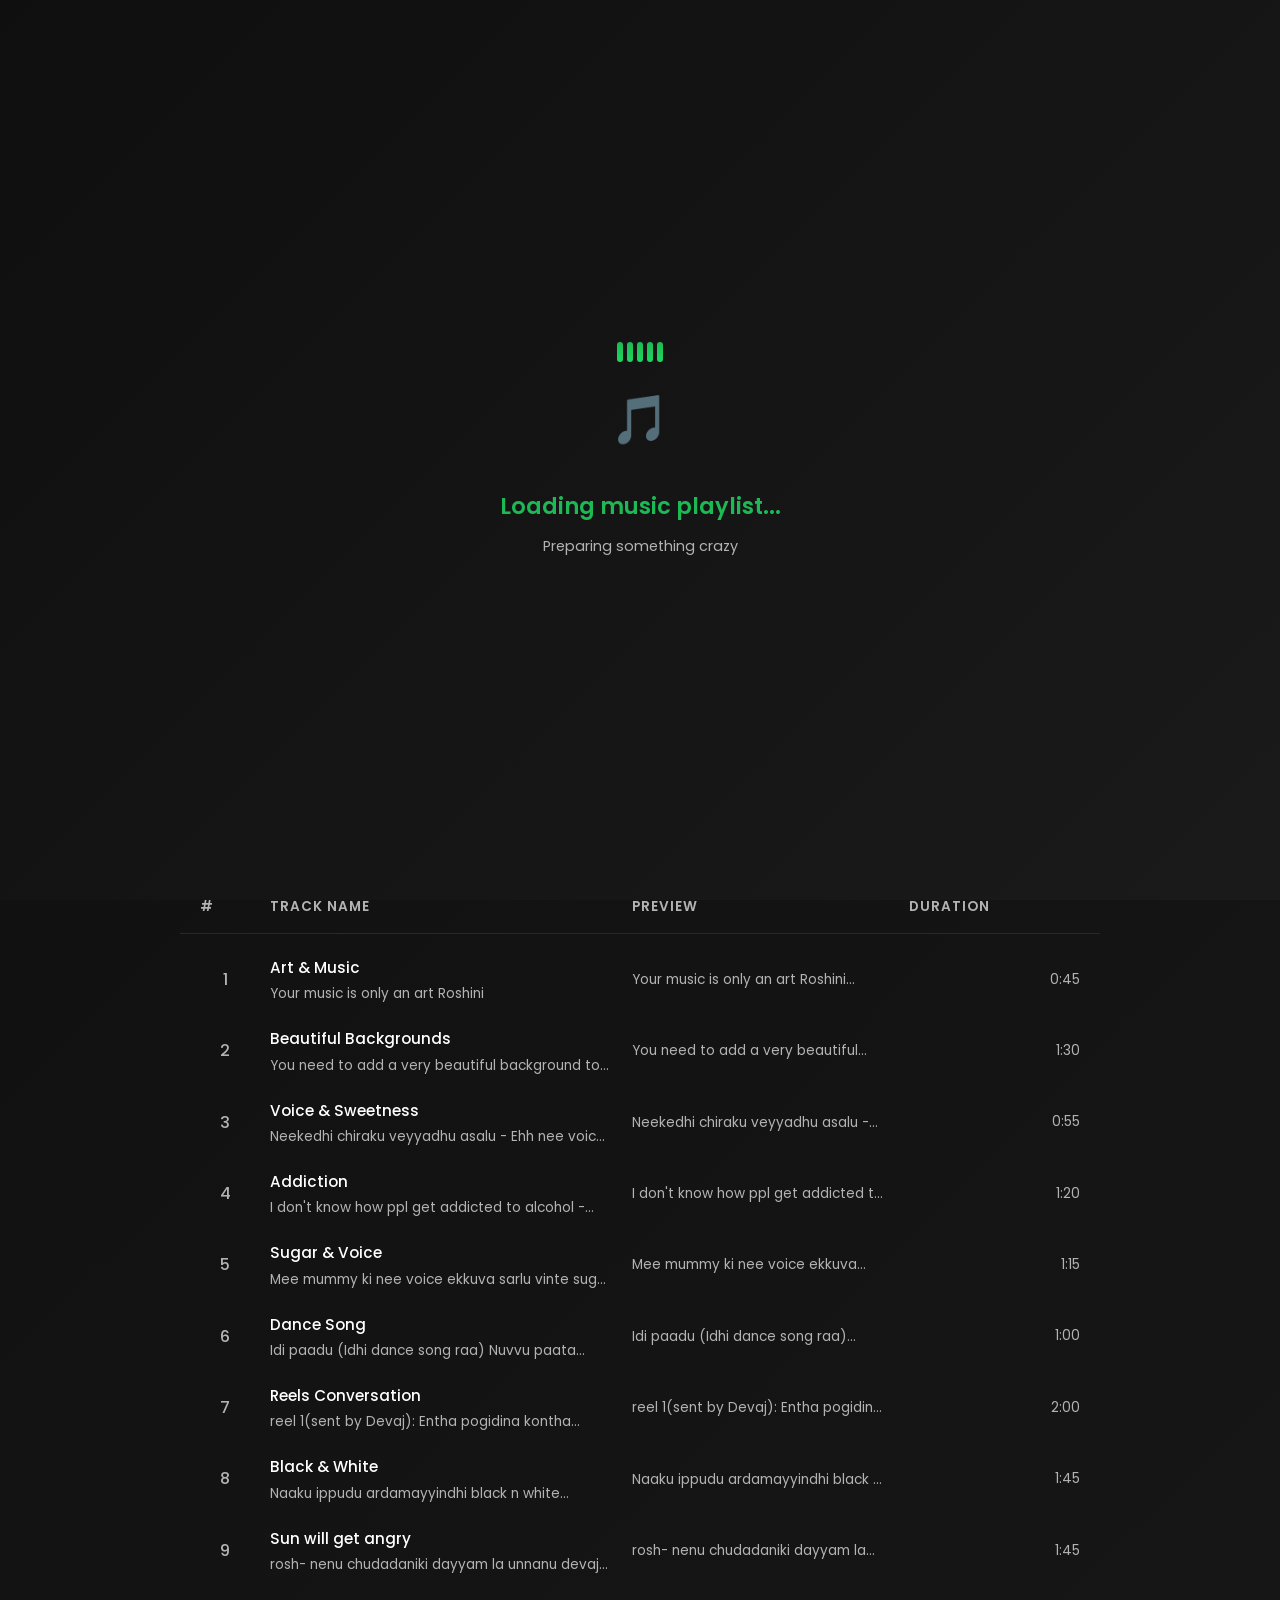
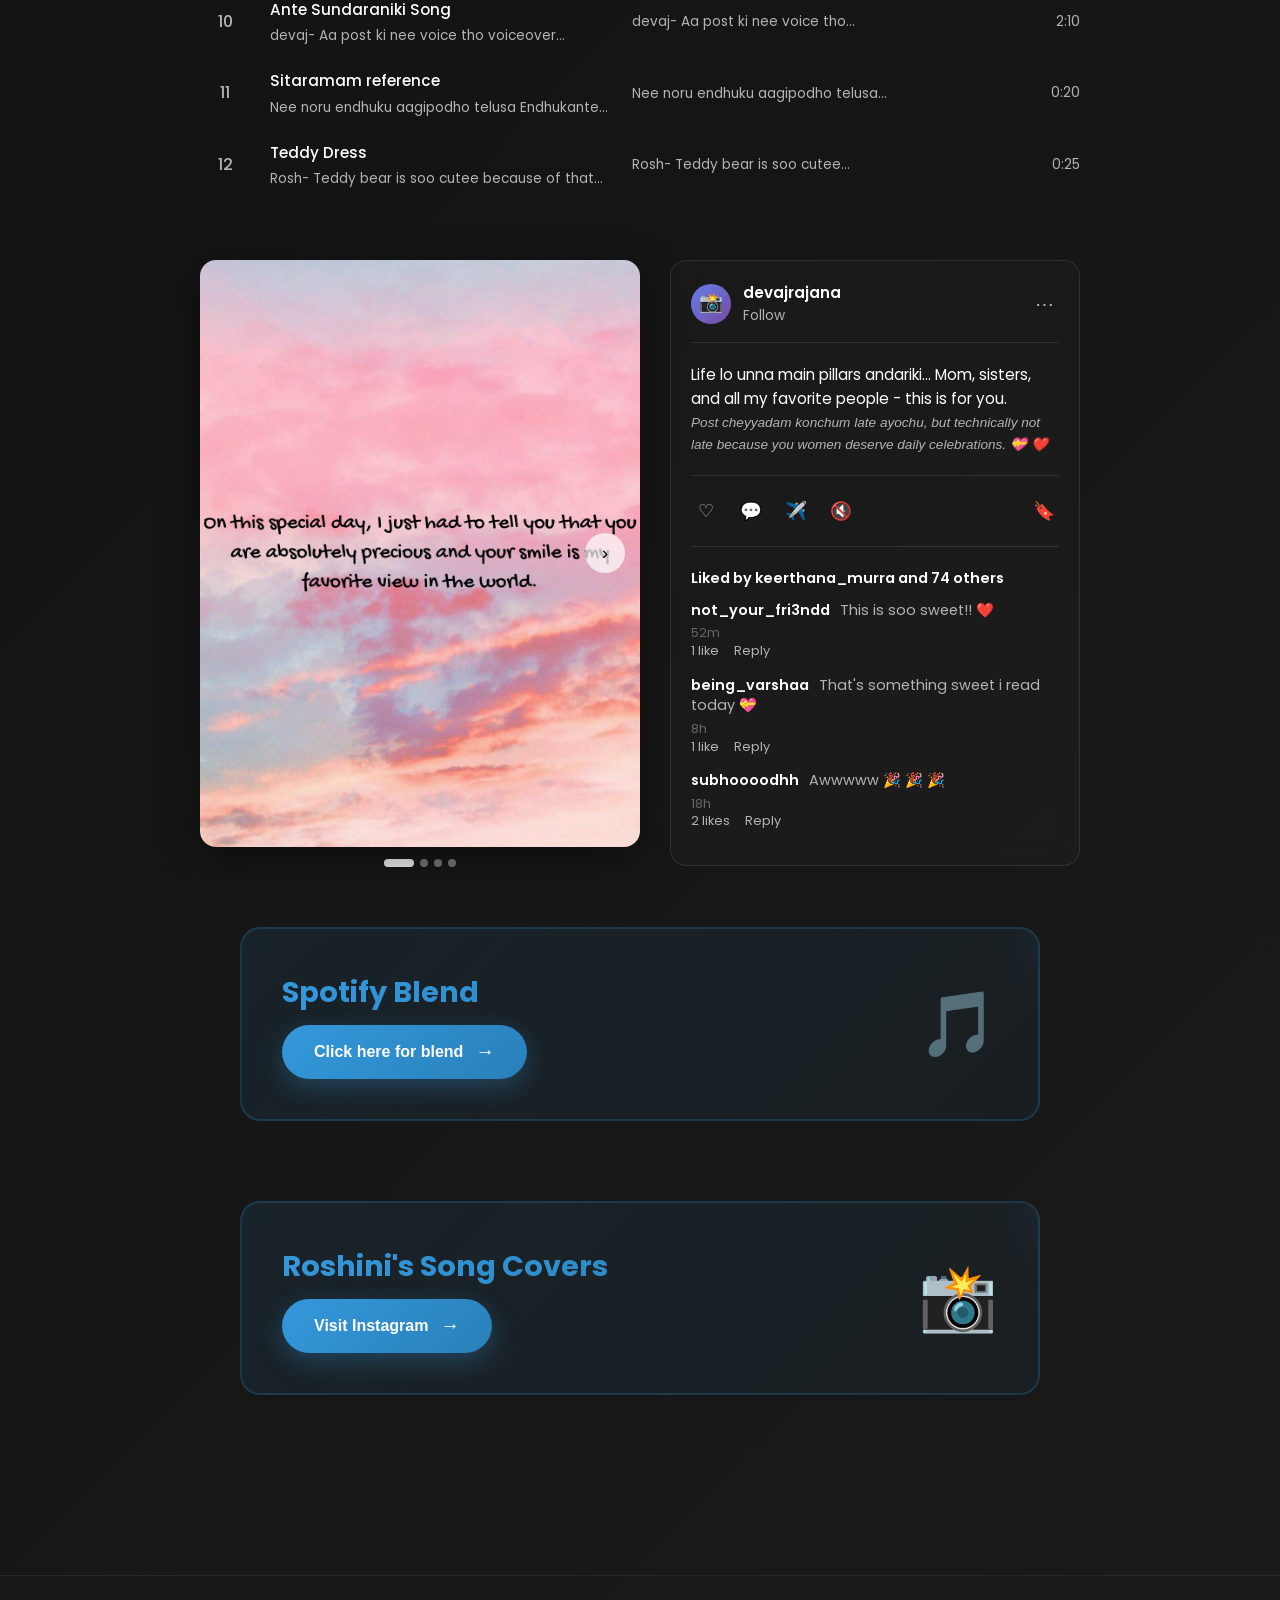
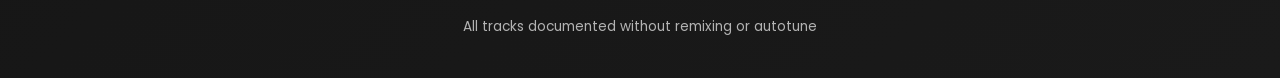
==== commit 0bcb9a17: "feat: add gallery and music pages with dynamic content rendering - Introduced a navigation bar in in" ====
--- a/index.html
+++ b/index.html
@@ -10,6 +10,11 @@
     <link rel="stylesheet" href="css/styles.css">
 </head>
 <body>
+    <nav class="site-nav">
+        <a class="nav-link active" href="index.html">Home</a>
+        <a class="nav-link" href="pages/gallery.html">Gallery</a>
+    </nav>
+
     <!-- FLOATING PARTICLES -->
     <div class="particles-container" id="particlesContainer"></div>
 
@@ -151,15 +156,6 @@
             </div>
         </div>
 
-        <!-- PHOTO GALLERY -->
-        <div class="gallery-section">
-            <div class="section-header">
-                <h3 class="section-title">📸 Photo Gallery</h3>
-                <p class="section-subtitle">Captured moments that tell our story</p>
-            </div>
-            <div class="gallery-grid" id="galleryContainer"></div>
-        </div>
-
         <!-- BLEND LINK -->
         <div class="blend-section">
             <div class="blend-card">
--- a/css/styles.css
+++ b/css/styles.css
@@ -0,0 +1,1330 @@
+/* ===== GLOBAL STYLES ===== */
+* {
+    margin: 0;
+    padding: 0;
+    box-sizing: border-box;
+}
+
+body {
+    font-family: 'Poppins', sans-serif;
+    background: linear-gradient(135deg, #0f0f0f 0%, #1a1a1a 100%);
+    color: #ffffff;
+    line-height: 1.6;
+    min-height: 100vh;
+}
+
+.site-nav {
+    position: sticky;
+    top: 0;
+    z-index: 1200;
+    display: flex;
+    justify-content: center;
+    gap: 18px;
+    padding: 14px 20px;
+    background: rgba(15, 15, 15, 0.85);
+    backdrop-filter: blur(10px);
+    border-bottom: 1px solid rgba(255, 255, 255, 0.08);
+}
+
+.nav-link {
+    color: #b3b3b3;
+    text-decoration: none;
+    font-weight: 600;
+    font-size: 0.95rem;
+    padding: 8px 14px;
+    border-radius: 999px;
+    transition: all 0.2s ease;
+}
+
+.nav-link:hover {
+    color: #ffffff;
+    background: rgba(29, 185, 84, 0.15);
+}
+
+.nav-link.active {
+    color: #ffffff;
+    background: rgba(29, 185, 84, 0.32);
+}
+
+.page-shell {
+    max-width: 1100px;
+    margin: 0 auto;
+    padding: 48px 24px 64px;
+}
+
+.page-title {
+    font-size: 2.2rem;
+    margin-bottom: 8px;
+    font-weight: 800;
+}
+
+.page-subtitle {
+    color: #b3b3b3;
+    margin-bottom: 28px;
+}
+
+.simple-gallery-grid {
+    display: grid;
+    grid-template-columns: repeat(auto-fit, minmax(220px, 1fr));
+    gap: 18px;
+}
+
+.simple-gallery-item {
+    background: rgba(255, 255, 255, 0.03);
+    border: 1px solid rgba(255, 255, 255, 0.08);
+    border-radius: 14px;
+    padding: 10px;
+}
+
+.simple-gallery-item img {
+    width: 100%;
+    aspect-ratio: 4 / 3;
+    object-fit: cover;
+    border-radius: 10px;
+}
+
+.simple-gallery-item p {
+    font-size: 0.85rem;
+    color: #b3b3b3;
+    margin-top: 8px;
+    word-break: break-word;
+}
+
+.music-list {
+    list-style: none;
+    display: grid;
+    gap: 12px;
+    padding: 0;
+}
+
+.music-list li {
+    background: rgba(255, 255, 255, 0.03);
+    border: 1px solid rgba(255, 255, 255, 0.08);
+    border-radius: 12px;
+    padding: 14px 16px;
+    display: flex;
+    gap: 12px;
+    align-items: center;
+}
+
+.music-list .track-no {
+    width: 34px;
+    height: 34px;
+    border-radius: 50%;
+    display: inline-flex;
+    align-items: center;
+    justify-content: center;
+    font-size: 0.8rem;
+    font-weight: 700;
+    background: rgba(29, 185, 84, 0.22);
+    color: #ffffff;
+}
+
+/* ===== HEADER / HERO SECTION ===== */
+.hero-section {
+    background: linear-gradient(135deg, #1db954 0%, #191414 100%);
+    padding: 60px 40px;
+    text-align: center;
+    position: relative;
+    overflow: hidden;
+}
+
+.hero-section::before {
+    content: '';
+    position: absolute;
+    top: -50%;
+    right: -20%;
+    width: 500px;
+    height: 500px;
+    background: radial-gradient(circle, rgba(29, 185, 84, 0.1) 0%, transparent 70%);
+    border-radius: 50%;
+}
+
+.hero-content {
+    position: relative;
+    z-index: 1;
+    max-width: 800px;
+    margin: 0 auto;
+}
+
+.album-cover-container {
+    margin-bottom: 40px;
+}
+
+.album-cover {
+    width: 220px;
+    height: 220px;
+    margin: 0 auto;
+    border-radius: 12px;
+    background: linear-gradient(135deg, #c8a6d4 0%, #f4b5d6 100%);
+    box-shadow: 0 20px 60px rgba(0, 0, 0, 0.5);
+    display: flex;
+    align-items: center;
+    justify-content: center;
+    font-size: 80px;
+    background-size: cover;
+    background-position: center;
+    transition: all 0.4s cubic-bezier(0.175, 0.885, 0.32, 1.275);
+}
+
+.album-cover:hover {
+    transform: scale(1.08) rotate(8deg);
+    box-shadow: 0 25px 80px rgba(29, 185, 84, 0.4);
+    filter: brightness(1.1);
+}
+
+.playlist-badge {
+    display: inline-block;
+    background: rgba(255, 255, 255, 0.1);
+    padding: 8px 16px;
+    border-radius: 20px;
+    font-size: 0.85rem;
+    color: #1db954;
+    font-weight: 600;
+    margin-bottom: 20px;
+    text-transform: uppercase;
+    letter-spacing: 1px;
+}
+
+.hero-title {
+    font-size: 3.5rem;
+    font-weight: 900;
+    color: #ffffff;
+    margin-bottom: 15px;
+    line-height: 1.2;
+}
+
+.hero-subtitle {
+    font-size: 1.2rem;
+    color: #b3b3b3;
+    margin-bottom: 25px;
+    font-weight: 300;
+}
+
+.hero-meta {
+    display: flex;
+    justify-content: center;
+    gap: 20px;
+    font-size: 0.9rem;
+    color: #b3b3b3;
+    margin-top: 20px;
+}
+
+/* ===== MAIN CONTENT ===== */
+.main-container {
+    max-width: 1000px;
+    margin: 0 auto;
+    padding: 50px 40px;
+}
+
+.playlist-controls {
+    display: flex;
+    gap: 15px;
+    margin-bottom: 40px;
+    align-items: center;
+}
+
+.play-btn-large {
+    width: 56px;
+    height: 56px;
+    border-radius: 50%;
+    background: #1db954;
+    border: none;
+    cursor: pointer;
+    display: flex;
+    align-items: center;
+    justify-content: center;
+    font-size: 1.5rem;
+    transition: all 0.3s ease;
+    box-shadow: 0 8px 24px rgba(29, 185, 84, 0.3);
+}
+
+.play-btn-large:hover {
+    background: #1ed760;
+    transform: scale(1.06);
+}
+
+.more-options {
+    width: 40px;
+    height: 40px;
+    border-radius: 50%;
+    background: transparent;
+    border: 2px solid #404040;
+    cursor: pointer;
+    display: flex;
+    align-items: center;
+    justify-content: center;
+    font-size: 1.2rem;
+    color: #b3b3b3;
+    transition: all 0.3s ease;
+}
+
+.more-options:hover {
+    border-color: #ffffff;
+    color: #ffffff;
+}
+
+/* ===== TRACK LIST ===== */
+.tracks-section {
+    margin-top: 30px;
+}
+
+.tracks-header {
+    display: grid;
+    grid-template-columns: 50px 2fr 1.5fr 1fr;
+    gap: 20px;
+    padding: 15px 20px;
+    border-bottom: 1px solid #282828;
+    font-size: 0.85rem;
+    color: #b3b3b3;
+    text-transform: uppercase;
+    letter-spacing: 1px;
+    font-weight: 600;
+    margin-bottom: 10px;
+}
+
+.track-item {
+    display: grid;
+    grid-template-columns: 50px 2fr 1.5fr 1fr;
+    gap: 20px;
+    padding: 12px 20px;
+    align-items: center;
+    border-radius: 8px;
+    transition: all 0.3s ease;
+    cursor: pointer;
+    background: transparent;
+}
+
+.track-item:hover {
+    background: rgba(29, 185, 84, 0.1);
+}
+
+.track-item.active {
+    background: rgba(29, 185, 84, 0.2);
+}
+
+.track-index {
+    color: #b3b3b3;
+    font-weight: 500;
+    text-align: center;
+}
+
+.track-item:hover .track-index {
+    color: #1db954;
+}
+
+.track-item:hover .play-icon {
+    display: flex;
+}
+
+.play-icon {
+    display: none;
+    color: #1db954;
+    font-size: 1.2rem;
+}
+
+.track-info {
+    display: flex;
+    flex-direction: column;
+    gap: 4px;
+}
+
+.track-name {
+    font-weight: 500;
+    color: #ffffff;
+    font-size: 0.95rem;
+}
+
+.track-preview {
+    font-size: 0.85rem;
+    color: #b3b3b3;
+    line-height: 1.4;
+    overflow: hidden;
+    text-overflow: ellipsis;
+    display: -webkit-box;
+    -webkit-line-clamp: 1;
+    -webkit-box-orient: vertical;
+}
+
+.track-duration {
+    color: #b3b3b3;
+    font-size: 0.85rem;
+    text-align: right;
+    display: flex;
+    align-items: center;
+    justify-content: flex-end;
+    gap: 8px;
+}
+
+.favorite-indicator {
+    color: #3498db;
+    font-size: 0.9rem;
+    animation: heartbeat 1s ease-in-out infinite;
+}
+
+/* ===== MODAL ===== */
+.modal {
+    display: none;
+    position: fixed;
+    top: 0;
+    left: 0;
+    width: 100%;
+    height: 100%;
+    background: rgba(0, 0, 0, 0.8);
+    justify-content: center;
+    align-items: center;
+    z-index: 1000;
+    padding: 20px;
+    backdrop-filter: blur(5px);
+    animation: fadeIn 0.3s ease;
+}
+
+.modal.show {
+    display: flex;
+}
+
+.modal-content {
+    background: linear-gradient(135deg, #1db954 0%, #191414 100%);
+    padding: 60px;
+    border-radius: 16px;
+    max-width: 800px;
+    width: 100%;
+    max-height: 85vh;
+    overflow-y: auto;
+    position: relative;
+    box-shadow: 0 25px 80px rgba(0, 0, 0, 0.7);
+    animation: slideUp 0.4s ease;
+}
+
+.modal-close {
+    position: absolute;
+    top: 25px;
+    right: 25px;
+    background: rgba(255, 255, 255, 0.1);
+    border: none;
+    font-size: 1.8rem;
+    color: #ffffff;
+    cursor: pointer;
+    width: 40px;
+    height: 40px;
+    border-radius: 50%;
+    display: flex;
+    align-items: center;
+    justify-content: center;
+    transition: all 0.3s ease;
+}
+
+.modal-close:hover {
+    background: rgba(255, 255, 255, 0.2);
+    transform: scale(1.1);
+}
+
+.modal-track-num {
+    font-size: 0.85rem;
+    color: rgba(255, 255, 255, 0.7);
+    text-transform: uppercase;
+    letter-spacing: 1px;
+    margin-bottom: 10px;
+}
+
+.modal-title {
+    font-size: 2.8rem;
+    color: #ffffff;
+    font-weight: 900;
+    margin-bottom: 30px;
+    line-height: 1.2;
+}
+
+.lyrics-section {
+    margin-bottom: 50px;
+}
+
+.section-title {
+    font-size: 0.85rem;
+    color: rgba(255, 255, 255, 0.6);
+    text-transform: uppercase;
+    letter-spacing: 2px;
+    font-weight: 700;
+    margin-bottom: 15px;
+}
+
+.lyrics-text {
+    font-family: 'Lora', serif;
+    font-size: 1.6rem;
+    color: #ffffff;
+    line-height: 1.9;
+    font-weight: 400;
+    white-space: pre-wrap;
+    padding: 25px;
+    background: rgba(0, 0, 0, 0.3);
+    border-radius: 12px;
+    border-left: 4px solid #1db954;
+}
+
+.context-text {
+    font-size: 1.05rem;
+    color: rgba(255, 255, 255, 0.85);
+    line-height: 1.8;
+    padding: 25px;
+    background: rgba(0, 0, 0, 0.2);
+    border-radius: 12px;
+}
+
+/* ===== FOOTER ===== */
+footer {
+    text-align: center;
+    padding: 40px 20px;
+    color: #b3b3b3;
+    font-size: 0.85rem;
+    border-top: 1px solid #282828;
+    margin-top: 50px;
+}
+
+/* ===== ANIMATIONS ===== */
+@keyframes fadeIn {
+    from { opacity: 0; }
+    to { opacity: 1; }
+}
+
+@keyframes slideUp {
+    from {
+        opacity: 0;
+        transform: translateY(30px);
+    }
+    to {
+        opacity: 1;
+        transform: translateY(0);
+    }
+}
+
+/* ===== FLOATING PARTICLES ===== */
+.particles-container {
+    position: fixed;
+    top: 0;
+    left: 0;
+    width: 100%;
+    height: 100%;
+    pointer-events: none;
+    z-index: 1;
+    overflow: hidden;
+}
+
+.particle {
+    position: absolute;
+    font-size: 20px;
+    animation: float 20s linear infinite;
+    opacity: 0.7;
+}
+
+.particle.note {
+    color: #1db954;
+    animation-duration: 25s;
+}
+
+@keyframes float {
+    0% {
+        transform: translateY(100vh) rotate(0deg) scale(0.5);
+        opacity: 0;
+    }
+    10% {
+        opacity: 0.7;
+        transform: translateY(90vh) rotate(36deg) scale(1);
+    }
+    90% {
+        opacity: 0.7;
+        transform: translateY(10vh) rotate(324deg) scale(1);
+    }
+    100% {
+        transform: translateY(-10vh) rotate(360deg) scale(0.5);
+        opacity: 0;
+    }
+}
+
+/* ===== LOADING SCREEN ===== */
+.loading-screen {
+    position: fixed;
+    top: 0;
+    left: 0;
+    width: 100%;
+    height: 100%;
+    background: linear-gradient(135deg, #0f0f0f 0%, #1a1a1a 100%);
+    display: flex;
+    justify-content: center;
+    align-items: center;
+    z-index: 9999;
+    transition: opacity 0.8s ease;
+}
+
+.loading-screen.hide {
+    opacity: 0;
+    pointer-events: none;
+}
+
+.loading-content {
+    text-align: center;
+    color: #ffffff;
+}
+
+.loading-animation {
+    display: flex;
+    flex-direction: column;
+    align-items: center;
+    margin-bottom: 30px;
+}
+
+.music-wave {
+    display: flex;
+    align-items: end;
+    gap: 4px;
+    margin-bottom: 20px;
+}
+
+.wave-bar {
+    width: 6px;
+    height: 20px;
+    background: linear-gradient(180deg, #1db954, #1ed760);
+    border-radius: 3px;
+    animation: wave 1.2s ease-in-out infinite;
+}
+
+.wave-bar:nth-child(2) { animation-delay: 0.1s; }
+.wave-bar:nth-child(3) { animation-delay: 0.2s; }
+.wave-bar:nth-child(4) { animation-delay: 0.3s; }
+.wave-bar:nth-child(5) { animation-delay: 0.4s; }
+
+@keyframes wave {
+    0%, 100% { height: 20px; }
+    50% { height: 40px; }
+}
+
+.loading-music {
+    font-size: 3rem;
+    animation: heartbeat 1.5s ease-in-out infinite;
+}
+
+@keyframes heartbeat {
+    0%, 100% { transform: scale(1); }
+    50% { transform: scale(1.2); }
+}
+
+.loading-text {
+    font-size: 1.4rem;
+    margin-bottom: 10px;
+    color: #1db954;
+    font-weight: 600;
+}
+
+.loading-subtitle {
+    font-size: 0.9rem;
+    color: #b3b3b3;
+}
+
+/* ===== SECTION HEADERS ===== */
+.section-header {
+    text-align: center;
+    margin-bottom: 40px;
+}
+
+.section-header .section-title {
+    font-size: 2.2rem;
+    font-weight: 700;
+    margin-bottom: 8px;
+    background: linear-gradient(135deg, #1db954, #1ed760);
+    -webkit-background-clip: text;
+    -webkit-text-fill-color: transparent;
+    background-clip: text;
+}
+
+.section-subtitle {
+    font-size: 1rem;
+    color: #b3b3b3;
+    font-weight: 300;
+}
+
+/* ===== INSTAGRAM POST SECTION ===== */
+.instagram-post-section {
+    margin-top: 60px;
+    margin-bottom: 60px;
+}
+
+.instagram-post-container {
+    display: flex;
+    gap: 30px;
+    max-width: 1000px;
+    margin: 0 auto;
+    padding: 0 20px;
+    align-items: flex-start;
+}
+
+.post-image-wrapper {
+    flex: 0 0 50%;
+    position: relative;
+    min-width: 0;
+}
+
+.carousel-images {
+    position: relative;
+    width: 100%;
+    max-height: 600px;
+    aspect-ratio: 3/4;
+    border-radius: 16px;
+    overflow: hidden;
+    background: #1a1a1a;
+    box-shadow: 0 10px 40px rgba(0, 0, 0, 0.4);
+}
+
+.carousel-image {
+    width: 100%;
+    height: 100%;
+    object-fit: cover;
+    position: absolute;
+    opacity: 0;
+    transition: opacity 0.4s ease;
+}
+
+.carousel-image.active {
+    opacity: 1;
+}
+
+.carousel-nav-next {
+    position: absolute;
+    right: 15px;
+    top: 50%;
+    transform: translateY(-50%);
+    background: rgba(255, 255, 255, 0.7);
+    border: none;
+    width: 40px;
+    height: 40px;
+    border-radius: 50%;
+    cursor: pointer;
+    display: flex;
+    align-items: center;
+    justify-content: center;
+    font-size: 1.2rem;
+    transition: all 0.3s ease;
+    z-index: 10;
+}
+
+.carousel-nav-next:hover {
+    background: rgba(255, 255, 255, 0.9);
+    transform: translateY(-50%) scale(1.1);
+}
+
+.carousel-dots {
+    display: flex;
+    gap: 6px;
+    justify-content: center;
+    margin-top: 12px;
+}
+
+.dot {
+    width: 8px;
+    height: 8px;
+    border-radius: 50%;
+    background: rgba(255, 255, 255, 0.4);
+    cursor: pointer;
+    transition: all 0.3s ease;
+}
+
+.dot.active {
+    background: rgba(255, 255, 255, 0.9);
+    width: 30px;
+    border-radius: 4px;
+}
+
+.post-content {
+    flex: 1;
+    background: rgba(255, 255, 255, 0.02);
+    border: 1px solid rgba(255, 255, 255, 0.1);
+    border-radius: 16px;
+    padding: 20px;
+    backdrop-filter: blur(10px);
+}
+
+.post-header {
+    display: flex;
+    align-items: center;
+    gap: 12px;
+    margin-bottom: 20px;
+    padding-bottom: 15px;
+    border-bottom: 1px solid rgba(255, 255, 255, 0.1);
+}
+
+.post-avatar {
+    width: 40px;
+    height: 40px;
+    border-radius: 50%;
+    background: linear-gradient(135deg, #667eea 0%, #764ba2 100%);
+    display: flex;
+    align-items: center;
+    justify-content: center;
+    font-size: 1.2rem;
+}
+
+.post-author {
+    flex: 1;
+}
+
+.post-author-name {
+    font-weight: 600;
+    color: #ffffff;
+    font-size: 0.95rem;
+}
+
+.post-author-handle {
+    font-size: 0.85rem;
+    color: #b3b3b3;
+}
+
+.post-more-btn {
+    background: transparent;
+    border: none;
+    color: #b3b3b3;
+    font-size: 1.2rem;
+    cursor: pointer;
+    padding: 0;
+    width: 30px;
+    height: 30px;
+    display: flex;
+    align-items: center;
+    justify-content: center;
+    transition: color 0.3s ease;
+}
+
+.post-more-btn:hover {
+    color: #ffffff;
+}
+
+.post-caption {
+    color: #ffffff;
+    font-size: 0.95rem;
+    line-height: 1.6;
+    margin-bottom: 20px;
+}
+
+.post-caption-highlight {
+    font-size: 0.85rem;
+    color: #b3b3b3;
+    font-style: italic;
+}
+
+.post-interactions {
+    display: flex;
+    gap: 15px;
+    margin: 20px 0;
+    padding: 20px 0;
+    border-top: 1px solid rgba(255, 255, 255, 0.1);
+    border-bottom: 1px solid rgba(255, 255, 255, 0.1);
+}
+
+.post-action-btn {
+    background: transparent;
+    border: none;
+    color: #b3b3b3;
+    cursor: pointer;
+    font-size: 1.1rem;
+    transition: all 0.3s ease;
+    padding: 0;
+    width: 30px;
+    height: 30px;
+    display: flex;
+    align-items: center;
+    justify-content: center;
+}
+
+.post-action-btn:hover {
+    color: #1db954;
+    transform: scale(1.2);
+}
+
+.post-action-btn.like:hover {
+    color: #e74c3c;
+}
+
+.post-likes {
+    color: #ffffff;
+    font-weight: 600;
+    font-size: 0.9rem;
+    margin-bottom: 10px;
+}
+
+.post-comments {
+    display: flex;
+    flex-direction: column;
+    gap: 15px;
+    max-height: 250px;
+    overflow-y: auto;
+    margin-bottom: 15px;
+}
+
+.comment {
+    font-size: 0.9rem;
+    line-height: 1.4;
+}
+
+.comment-author {
+    font-weight: 600;
+    color: #ffffff;
+    margin-right: 6px;
+}
+
+.comment-text {
+    color: #b3b3b3;
+    display: inline;
+}
+
+.comment-time {
+    display: block;
+    color: #666666;
+    font-size: 0.8rem;
+    margin-top: 4px;
+}
+
+.comment-actions {
+    display: flex;
+    gap: 15px;
+    font-size: 0.8rem;
+    color: #b3b3b3;
+}
+
+.comment-actions span {
+    cursor: pointer;
+    transition: color 0.3s ease;
+}
+
+.comment-actions span:hover {
+    color: #1db954;
+}
+
+/* ===== PHOTO GALLERY ===== */
+.gallery-section {
+    margin-top: 60px;
+    margin-bottom: 60px;
+}
+
+.gallery-grid {
+    display: grid;
+    grid-template-columns: repeat(auto-fit, minmax(300px, 1fr));
+    gap: 25px;
+    max-width: 1400px;
+    margin: 0 auto;
+    padding: 0 20px;
+}
+
+.gallery-item {
+    position: relative;
+    border-radius: 16px;
+    overflow: hidden;
+    aspect-ratio: 4/3;
+    background: linear-gradient(135deg, #667eea 0%, #764ba2 100%);
+    cursor: pointer;
+    transition: all 0.4s ease;
+    box-shadow: 0 10px 30px rgba(0, 0, 0, 0.3);
+}
+
+.gallery-item:hover {
+    transform: translateY(-10px) scale(1.02);
+    box-shadow: 0 20px 40px rgba(0, 0, 0, 0.4);
+}
+
+.gallery-image {
+    width: 100%;
+    height: 100%;
+    object-fit: cover;
+    transition: all 0.4s ease;
+}
+
+.gallery-overlay {
+    position: absolute;
+    bottom: 0;
+    left: 0;
+    right: 0;
+    background: linear-gradient(transparent, rgba(0, 0, 0, 0.8));
+    padding: 25px;
+    color: white;
+    transform: translateY(100%);
+    transition: transform 0.3s ease;
+}
+
+.gallery-item:hover .gallery-overlay {
+    transform: translateY(0);
+}
+
+.gallery-caption {
+    font-size: 1rem;
+    font-weight: 500;
+    margin: 0;
+}
+
+/* ===== BLEND SECTION ===== */
+.blend-section {
+    margin-top: 60px;
+    margin-bottom: 80px;
+}
+
+.blend-card {
+    max-width: 800px;
+    margin: 0 auto;
+    background: linear-gradient(135deg, rgba(52, 152, 219, 0.1), rgba(52, 152, 219, 0.05));
+    border: 2px solid rgba(52, 152, 219, 0.2);
+    border-radius: 20px;
+    padding: 40px;
+    display: flex;
+    align-items: center;
+    gap: 40px;
+    position: relative;
+    overflow: hidden;
+}
+
+.blend-card::before {
+    content: '';
+    position: absolute;
+    top: -50%;
+    right: -20%;
+    width: 200px;
+    height: 200px;
+    background: radial-gradient(circle, rgba(52, 152, 219, 0.1) 0%, transparent 70%);
+    border-radius: 50%;
+}
+
+.blend-content {
+    flex: 1;
+}
+
+.blend-title {
+    font-size: 1.8rem;
+    font-weight: 700;
+    margin-bottom: 10px;
+    background: linear-gradient(135deg, #3498db, #2980b9);
+    -webkit-background-clip: text;
+    -webkit-text-fill-color: transparent;
+    background-clip: text;
+}
+
+.blend-description {
+    font-size: 1rem;
+    color: #b3b3b3;
+    margin-bottom: 25px;
+    font-style: italic;
+}
+
+.blend-button {
+    display: inline-flex;
+    align-items: center;
+    gap: 12px;
+    background: linear-gradient(135deg, #3498db, #2980b9);
+    color: white;
+    padding: 16px 32px;
+    border-radius: 30px;
+    border: none;
+    cursor: pointer;
+    font-weight: 600;
+    font-size: 1rem;
+    transition: all 0.3s ease;
+    box-shadow: 0 8px 25px rgba(52, 152, 219, 0.3);
+    position: relative;
+    overflow: hidden;
+}
+
+.blend-button::before {
+    content: '';
+    position: absolute;
+    top: 0;
+    left: -100%;
+    width: 100%;
+    height: 100%;
+    background: linear-gradient(90deg, transparent, rgba(255, 255, 255, 0.2), transparent);
+    transition: left 0.5s;
+}
+
+.blend-button:hover::before {
+    left: 100%;
+}
+
+.blend-button:hover {
+    transform: translateY(-3px);
+    box-shadow: 0 12px 35px rgba(52, 152, 219, 0.4);
+}
+
+.blend-arrow {
+    font-size: 1.2rem;
+    transition: transform 0.3s ease;
+}
+
+.blend-button:hover .blend-arrow {
+    transform: translateX(5px);
+}
+
+.blend-decoration {
+    flex-shrink: 0;
+}
+
+.music-pulse {
+    font-size: 4rem;
+    animation: heartbeat 2s ease-in-out infinite;
+}
+
+/* ===== MODAL ENHANCEMENTS ===== */
+.modal-header {
+    display: flex;
+    justify-content: space-between;
+    align-items: flex-start;
+    margin-bottom: 15px;
+}
+
+.modal-meta {
+    display: flex;
+    flex-direction: column;
+    align-items: flex-end;
+    gap: 5px;
+}
+
+.modal-timestamp {
+    color: #b3b3b3;
+    font-size: 0.85rem;
+    font-weight: 500;
+}
+
+.modal-plays {
+    color: #1db954;
+    font-size: 0.85rem;
+    font-weight: 600;
+    background: rgba(29, 185, 84, 0.1);
+    padding: 4px 12px;
+    border-radius: 12px;
+}
+
+/* ===== CHAT BUBBLES ===== */
+.chat-bubbles {
+    display: flex;
+    flex-direction: column;
+    gap: 18px;
+    max-width: 100%;
+}
+
+.chat-bubble {
+    max-width: 85%;
+    padding: 14px 20px;
+    border-radius: 20px;
+    position: relative;
+    font-size: 1rem;
+    line-height: 1.5;
+    word-wrap: break-word;
+    box-shadow: 0 2px 8px rgba(0, 0, 0, 0.1);
+}
+
+.chat-bubble.rosh {
+    background: linear-gradient(135deg, #3498db, #2980b9);
+    color: white;
+    align-self: flex-end;
+    border-bottom-right-radius: 6px;
+    margin-left: auto;
+}
+
+.chat-bubble.rosh::before {
+    content: '';
+    position: absolute;
+    bottom: 0;
+    right: -10px;
+    width: 0;
+    height: 0;
+    border-left: 10px solid #2980b9;
+    border-bottom: 10px solid transparent;
+}
+
+.chat-bubble.devaj {
+    background: linear-gradient(135deg, rgba(29, 185, 84, 0.15), rgba(29, 185, 84, 0.08));
+    border: 1px solid rgba(29, 185, 84, 0.3);
+    color: #ffffff;
+    align-self: flex-start;
+    border-bottom-left-radius: 6px;
+}
+
+.chat-bubble.devaj::before {
+    content: '';
+    position: absolute;
+    bottom: 0;
+    left: -10px;
+    width: 0;
+    height: 0;
+    border-right: 10px solid rgba(29, 185, 84, 0.3);
+    border-bottom: 10px solid transparent;
+}
+
+.chat-bubble.system {
+    background: rgba(255, 255, 255, 0.08);
+    color: #b3b3b3;
+    align-self: center;
+    font-style: italic;
+    font-size: 0.9rem;
+    border: 1px solid rgba(255, 255, 255, 0.1);
+    max-width: 70%;
+}
+
+/* ===== INTERACTION SECTION ===== */
+.interaction-section {
+    margin-top: 35px;
+    padding-top: 30px;
+    border-top: 1px solid rgba(255, 255, 255, 0.1);
+}
+
+.interaction-header {
+    margin-bottom: 20px;
+}
+
+.interaction-title {
+    font-size: 0.95rem;
+    color: #b3b3b3;
+    font-weight: 500;
+}
+
+.interaction-buttons {
+    display: flex;
+    gap: 15px;
+    margin-bottom: 20px;
+}
+
+.favorite-btn, .emoji-btn {
+    display: flex;
+    align-items: center;
+    gap: 10px;
+    padding: 12px 24px;
+    border-radius: 25px;
+    border: none;
+    cursor: pointer;
+    font-weight: 600;
+    font-size: 0.95rem;
+    transition: all 0.3s ease;
+    position: relative;
+    overflow: hidden;
+}
+
+.favorite-btn {
+    background: linear-gradient(135deg, rgba(52, 152, 219, 0.1), rgba(52, 152, 219, 0.05));
+    color: #3498db;
+    border: 2px solid rgba(52, 152, 219, 0.3);
+}
+
+.favorite-btn.favorited {
+    background: linear-gradient(135deg, #3498db, #2980b9);
+    color: white;
+    border-color: #3498db;
+}
+
+.favorite-btn:hover {
+    transform: translateY(-2px);
+    box-shadow: 0 8px 20px rgba(52, 152, 219, 0.3);
+}
+
+.favorite-btn.favorited:hover {
+    background: linear-gradient(135deg, #e55a8a, #b83d5a);
+}
+
+.emoji-btn {
+    background: linear-gradient(135deg, rgba(29, 185, 84, 0.1), rgba(29, 185, 84, 0.05));
+    color: #1db954;
+    border: 2px solid rgba(29, 185, 84, 0.3);
+}
+
+.emoji-btn:hover {
+    transform: translateY(-2px);
+    box-shadow: 0 8px 20px rgba(29, 185, 84, 0.3);
+}
+
+.emoji-picker {
+    background: linear-gradient(135deg, rgba(0, 0, 0, 0.8), rgba(0, 0, 0, 0.6));
+    border-radius: 16px;
+    padding: 20px;
+    margin-bottom: 20px;
+    backdrop-filter: blur(10px);
+    border: 1px solid rgba(255, 255, 255, 0.1);
+}
+
+.emoji-grid {
+    display: grid;
+    grid-template-columns: repeat(4, 1fr);
+    gap: 12px;
+}
+
+.emoji-grid span {
+    font-size: 1.8rem;
+    cursor: pointer;
+    padding: 12px;
+    border-radius: 12px;
+    transition: all 0.2s ease;
+    text-align: center;
+    background: rgba(255, 255, 255, 0.05);
+    border: 1px solid rgba(255, 255, 255, 0.1);
+}
+
+.emoji-grid span:hover {
+    background: rgba(255, 255, 255, 0.15);
+    transform: scale(1.1);
+    box-shadow: 0 4px 12px rgba(0, 0, 0, 0.2);
+}
+
+.reactions-display {
+    display: flex;
+    flex-wrap: wrap;
+    gap: 10px;
+    margin-top: 15px;
+}
+
+.reaction-item {
+    background: linear-gradient(135deg, rgba(255, 255, 255, 0.1), rgba(255, 255, 255, 0.05));
+    padding: 6px 12px;
+    border-radius: 20px;
+    font-size: 0.85rem;
+    display: flex;
+    align-items: center;
+    gap: 6px;
+    border: 1px solid rgba(255, 255, 255, 0.1);
+    backdrop-filter: blur(5px);
+}
+
+/* ===== TRACK-SPECIFIC THEMES ===== */
+.track-theme-1 { background: linear-gradient(135deg, #1db954 0%, #191414 100%); }
+.track-theme-2 { background: linear-gradient(135deg, #3498db 0%, #2980b9 100%); }
+.track-theme-3 { background: linear-gradient(135deg, #4ecdc4 0%, #44a08d 100%); }
+.track-theme-4 { background: linear-gradient(135deg, #ffeaa7 0%, #191414 100%); color: #191414; }
+.track-theme-4 .modal-content { background: linear-gradient(135deg, #ffeaa7 0%, #f9ca24 100%); color: #191414; }
+.track-theme-4 .lyrics-text { color: #191414; }
+.track-theme-4 .context-text { color: #191414; }
+
+/* ===== RESPONSIVE ===== */
+@media (max-width: 768px) {
+    .hero-title {
+        font-size: 2.5rem;
+    }
+
+    .main-container {
+        padding: 30px 20px;
+    }
+
+    .tracks-header,
+    .track-item {
+        grid-template-columns: 40px 1fr 1fr;
+        gap: 15px;
+    }
+
+    .track-duration {
+        display: none;
+    }
+
+    .album-cover {
+        width: 180px;
+        height: 180px;
+    }
+
+    .modal-content {
+        padding: 40px 25px;
+    }
+
+    .modal-title {
+        font-size: 2rem;
+    }
+
+    .lyrics-text {
+        font-size: 1.3rem;
+    }
+}
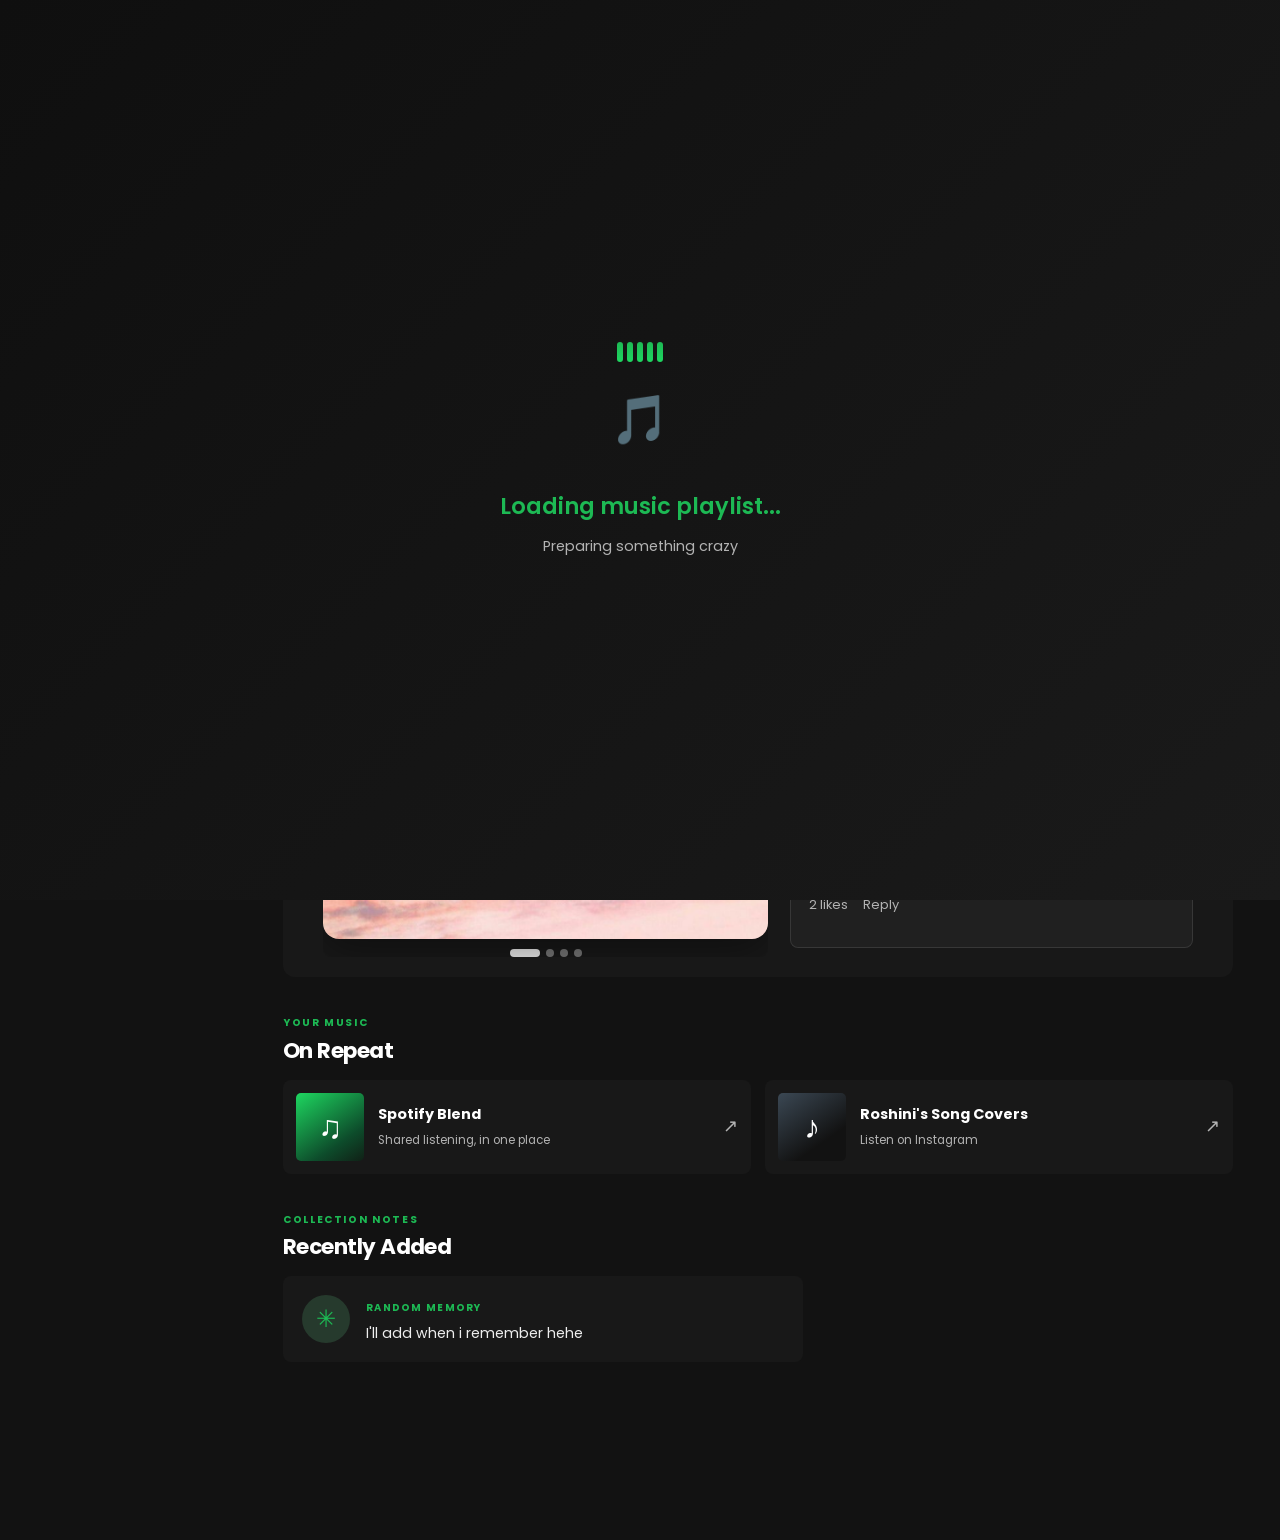
==== commit eb9e4182: "Redesign playlist website and add movie posters" ====
--- a/index.html
+++ b/index.html
@@ -1,245 +1,229 @@
-<!DOCTYPE html>
-<html lang="en">
-<head>
-    <meta charset="UTF-8">
-    <meta name="viewport" content="width=device-width, initial-scale=1.0">
-    <title>Unreleased Playlist: Pulihora Kalapadam Ela?</title>
-    <link rel="preconnect" href="https://fonts.googleapis.com">
-    <link rel="preconnect" href="https://fonts.gstatic.com" crossorigin>
-    <link href="https://fonts.googleapis.com/css2?family=Poppins:wght@300;400;500;600;700&family=Lora:wght@400;500&display=swap" rel="stylesheet">
-    <link rel="stylesheet" href="css/styles.css">
-</head>
-<body>
-    <nav class="site-nav">
-        <a class="nav-link active" href="index.html">Home</a>
-        <a class="nav-link" href="pages/gallery.html">Gallery</a>
-    </nav>
-
-    <!-- FLOATING PARTICLES -->
-    <div class="particles-container" id="particlesContainer"></div>
-
-    <!-- LOADING SCREEN -->
-    <div class="loading-screen" id="loadingScreen">
-        <div class="loading-content">
-            <div class="loading-animation">
-                <div class="music-wave">
-                    <div class="wave-bar"></div>
-                    <div class="wave-bar"></div>
-                    <div class="wave-bar"></div>
-                    <div class="wave-bar"></div>
-                    <div class="wave-bar"></div>
-                </div>
-                <div class="loading-music">🎵</div>
-            </div>
-            <div class="loading-text">Loading music playlist...</div>
-            <div class="loading-subtitle">Preparing something crazy</div>
-        </div>
-    </div>
-
-    <!-- HERO SECTION -->
-    <div class="hero-section">
-        <div class="hero-content">
-            <div class="album-cover-container">
-                <div class="album-cover" style="background-image: url('assets/images/gallery/Screenshot 2026-01-12 020944 - Copy.png'); background-size: cover; background-position: center;"></div>
-            </div>
-            <div class="playlist-badge">Playlist</div>
-            <h1 class="hero-title">Unreleased Playlist: Pulihora Kalapadam Ela?</h1>
-            <p class="hero-subtitle">Lines that were said casually, remembered carefully.</p>
-            <div class="hero-meta">
-                <span>12 songs</span>
-                <span>•</span>
-                <span>Documented & Preserved ~ ft Shruthi dabba</span>
-            </div>
-        </div>
-    </div>
-
-    <!-- MAIN CONTENT -->
-    <div class="main-container">
-        <!-- CONTROLS -->
-        <div class="playlist-controls">
-            <button class="play-btn-large" onclick="playPlaylist()">▶</button>
-            <button class="more-options">⋯</button>
-        </div>
-
-        <!-- TRACK LIST -->
-        <div class="tracks-section">
-            <div class="tracks-header">
-                <div>#</div>
-                <div>Track Name</div>
-                <div>Preview</div>
-                <div>Duration</div>
-            </div>
-            <div id="tracksContainer"></div>
-        </div>
-
-        <!-- INSTAGRAM POST CAROUSEL -->
-        <div class="instagram-post-section">
-            <div class="instagram-post-container">
-                <!-- Image Carousel -->
-                <div class="post-image-wrapper">
-                    <div class="carousel-images">
-                        <img src="assets/images/posts/post1.png" alt="Post 1" class="carousel-image active" id="carouselImg1">
-                        <img src="assets/images/posts/post2.png" alt="Post 2" class="carousel-image" id="carouselImg2">
-                        <img src="assets/images/posts/post3.png" alt="Post 3" class="carousel-image" id="carouselImg3">
-                        <img src="assets/images/posts/post4.png" alt="Post 4" class="carousel-image" id="carouselImg4">
-                        <button class="carousel-nav-next" onclick="nextPostSlide()">›</button>
-                    </div>
-                    <div class="carousel-dots">
-                        <span class="dot active" onclick="goToPostSlide(0)"></span>
-                        <span class="dot" onclick="goToPostSlide(1)"></span>
-                        <span class="dot" onclick="goToPostSlide(2)"></span>
-                        <span class="dot" onclick="goToPostSlide(3)"></span>
-                    </div>
-                </div>
-
-                <!-- Post Content & Comments -->
-                <div class="post-content">
-                    <!-- Post Header -->
-                    <div class="post-header">
-                        <div class="post-avatar">📸</div>
-                        <div class="post-author">
-                            <div class="post-author-name">devajrajana</div>
-                            <div class="post-author-handle">Follow</div>
-                        </div>
-                        <button class="post-more-btn">⋯</button>
-                    </div>
-
-                    <!-- Post Caption -->
-                    <div class="post-caption">
-                        Life lo unna main pillars andariki... Mom, sisters, and all my favorite people - this is for you.
-                        <div class="post-caption-highlight">Post cheyyadam konchum late ayochu, but technically not late because you women deserve daily celebrations. 💝 ❤️</div>
-                    </div>
-
-                    <!-- Interactions -->
-                    <div class="post-interactions">
-                        <button class="post-action-btn like">♡</button>
-                        <button class="post-action-btn">💬</button>
-                        <button class="post-action-btn">✈️</button>
-                        <button class="post-action-btn" id="instaMuteBtn" onclick="toggleInstaAudio()" title="Mute / unmute music">🔇</button>
-                        <button class="post-action-btn" style="margin-left: auto;">🔖</button>
-                    </div>
-
-                    <!-- Likes Count -->
-                    <div class="post-likes">Liked by keerthana_murra and 74 others</div>
-
-                    <!-- Comments -->
-                    <div class="post-comments" id="postComments">
-                        <div class="comment">
-                            <span class="comment-author">not_your_fri3ndd</span>
-                            <span class="comment-text">This is soo sweet!! ❤️</span>
-                            <div class="comment-time">52m</div>
-                            <div class="comment-actions">
-                                <span>1 like</span>
-                                <span>Reply</span>
-                            </div>
-                        </div>
-                        <div class="comment">
-                            <span class="comment-author">being_varshaa</span>
-                            <span class="comment-text">That's something sweet i read today 💝</span>
-                            <div class="comment-time">8h</div>
-                            <div class="comment-actions">
-                                <span>1 like</span>
-                                <span>Reply</span>
-                            </div>
-                        </div>
-                        <div class="comment">
-                            <span class="comment-author">subhoooodhh</span>
-                            <span class="comment-text">Awwwww 🎉 🎉 🎉</span>
-                            <div class="comment-time">18h</div>
-                            <div class="comment-actions">
-                                <span>2 likes</span>
-                                <span>Reply</span>
-                            </div>
-                        </div>
-                    </div>
-                </div>
-            </div>
-        </div>
-
-        <!-- BLEND LINK -->
-        <div class="blend-section">
-            <div class="blend-card">
-                <div class="blend-content">
-                    <h3 class="blend-title">Spotify Blend</h3>
-                    <button class="blend-button" onclick="openBlend()">
-                        <span class="blend-text">Click here for blend</span>
-                        <span class="blend-arrow">→</span>
-                    </button>
-                </div>
-                <div class="blend-decoration">
-                    <div class="music-pulse">🎵</div>
-                </div>
-            </div>
-        </div>
-
-        <!-- ROSHINI'S INSTAGRAM SONGS -->
-        <div class="blend-section">
-            <div class="blend-card">
-                <div class="blend-content">
-                    <h3 class="blend-title">Roshini's Song Covers</h3>
-                    <button class="blend-button" onclick="openInstagram()">
-                        <span class="blend-text">Visit Instagram</span>
-                        <span class="blend-arrow">→</span>
-                    </button>
-                </div>
-                <div class="blend-decoration">
-                    <div class="music-pulse">📸</div>
-                </div>
-            </div>
-        </div>
-    </div>
-
-    <!-- MODAL FOR FULL TRACK VIEW -->
-    <div class="modal" id="trackModal">
-        <div class="modal-content">
-            <button class="modal-close" onclick="closeTrackModal()">✕</button>
-            <div class="modal-header">
-                <div class="modal-track-num" id="modalTrackNum"></div>
-            </div>
-            <h2 class="modal-title" id="modalTitle"></h2>
-
-            <div class="lyrics-section">
-                <div class="section-title">🎧 Now Playing</div>
-                <div class="lyrics-text chat-bubbles" id="modalLyrics"></div>
-            </div>
-
-            <div class="interaction-section">
-                <div class="interaction-header">
-                    <span class="interaction-title">💫 Interact with this memory</span>
-                </div>
-                <div class="interaction-buttons">
-                    <button class="favorite-btn" id="modalFavoriteBtn" onclick="toggleFavorite()">
-                        <span class="heart-icon">♡</span>
-                        <span class="favorite-text">Favorite</span>
-                    </button>
-                    <button class="emoji-btn" onclick="toggleEmojiPicker()">
-                        <span class="emoji-icon">😊</span>
-                        <span class="emoji-text">React</span>
-                    </button>
-                </div>
-                <div class="emoji-picker" id="emojiPicker" style="display: none;">
-                    <div class="emoji-grid">
-                        <span onclick="addReaction('❤️')" title="Love">❤️</span>
-                        <span onclick="addReaction('😂')" title="Funny">😂</span>
-                        <span onclick="addReaction('😍')" title="Adorable">😍</span>
-                        <span onclick="addReaction('😢')" title="Emotional">😢</span>
-                        <span onclick="addReaction('😮')" title="Surprising">😮</span>
-                        <span onclick="addReaction('🔥')" title="Hot">🔥</span>
-                        <span onclick="addReaction('👏')" title="Amazing">👏</span>
-                        <span onclick="addReaction('💯')" title="Perfect">💯</span>
-                    </div>
-                </div>
-                <div class="reactions-display" id="reactionsDisplay"></div>
-            </div>
-        </div>
-    </div>
-
-    <!-- FOOTER -->
-    <footer>
-        <p>All tracks documented without remixing or autotune</p>
-    </footer>
-
-    <!-- EXTERNAL SCRIPTS -->
-    <script src="js/script.js"></script>
-</body>
-</html>
+<!DOCTYPE html>
+<html lang="en">
+<head>
+    <meta charset="UTF-8">
+    <meta name="viewport" content="width=device-width, initial-scale=1.0">
+    <title>Unreleased Playlist: Memories to be remembered</title>
+    <link rel="preconnect" href="https://fonts.googleapis.com">
+    <link rel="preconnect" href="https://fonts.gstatic.com" crossorigin>
+    <link href="https://fonts.googleapis.com/css2?family=Poppins:wght@300;400;500;600;700&family=Lora:wght@400;500&display=swap" rel="stylesheet">
+    <link rel="stylesheet" href="css/styles.css">
+</head>
+<body>
+    <aside class="spotify-sidebar">
+  <a class="brand-mark" href="index.html"><span class="brand-disc">◉</span><span>UNRELEASED</span></a>
+  <nav class="sidebar-nav" aria-label="Main navigation">
+    <a class="sidebar-link active" href="index.html"><span>⌂</span>Home</a>
+    <a class="sidebar-link" href="pages/movies.html"><span>▣</span>Movies & Series</a>
+    <a class="sidebar-link" href="pages/gallery.html"><span>▧</span>Gallery</a>
+    <a class="sidebar-link" href="bonus.html"><span>♫</span>Bonus Tracks</a>
+  </nav>
+  <div class="sidebar-bottom"><span class="sidebar-dot"></span> A collection in progress</div>
+</aside>
+
+    <!-- LOADING SCREEN -->
+    <div class="loading-screen" id="loadingScreen">
+        <div class="loading-content">
+            <div class="loading-animation">
+                <div class="music-wave">
+                    <div class="wave-bar"></div>
+                    <div class="wave-bar"></div>
+                    <div class="wave-bar"></div>
+                    <div class="wave-bar"></div>
+                    <div class="wave-bar"></div>
+                </div>
+                <div class="loading-music">🎵</div>
+            </div>
+            <div class="loading-text">Loading music playlist...</div>
+            <div class="loading-subtitle">Preparing something crazy</div>
+        </div>
+    </div>
+
+    <!-- HERO SECTION -->
+    <div class="hero-section">
+        <div class="particles-container hero-particles" id="particlesContainer" aria-hidden="true"></div>
+        <div class="hero-content">
+            <div class="album-cover-container">
+                <div class="album-cover" role="img" aria-label="Featured playlist cover" style="background-image: url('assets/images/gallery/Screenshot 2026-01-12 020944 - Copy.png'); background-size: cover; background-position: center;"></div>
+            </div>
+            <div class="playlist-badge">Playlist</div>
+            <h1 class="hero-title">Unreleased Playlist: Memories to be remembered</h1>
+            <div class="hero-meta">
+                <span>A collection in progress</span>
+                <span>•</span>
+                <span>Posts · Music · Movies · Memories</span>
+            </div>
+        </div>
+    </div>
+
+    <!-- MAIN CONTENT -->
+    <div class="main-container">
+<section class="dashboard-section instagram-post-section">
+            <div class="section-heading"><div><p class="eyebrow">FEATURED</p><h2>Featured Post</h2></div></div>
+            <div class="instagram-post-container">
+                <!-- Image Carousel -->
+                <div class="post-image-wrapper">
+                    <div class="carousel-images">
+                        <img src="assets/images/posts/post1.png" alt="Post 1" class="carousel-image active" id="carouselImg1">
+                        <img src="assets/images/posts/post2.png" alt="Post 2" class="carousel-image" id="carouselImg2">
+                        <img src="assets/images/posts/post3.png" alt="Post 3" class="carousel-image" id="carouselImg3">
+                        <img src="assets/images/posts/post4.png" alt="Post 4" class="carousel-image" id="carouselImg4">
+                        <button class="carousel-nav-next" onclick="nextPostSlide()">›</button>
+                    </div>
+                    <div class="carousel-dots">
+                        <span class="dot active" onclick="goToPostSlide(0)"></span>
+                        <span class="dot" onclick="goToPostSlide(1)"></span>
+                        <span class="dot" onclick="goToPostSlide(2)"></span>
+                        <span class="dot" onclick="goToPostSlide(3)"></span>
+                    </div>
+                </div>
+
+                <!-- Post Content & Comments -->
+                <div class="post-content">
+                    <!-- Post Header -->
+                    <div class="post-header">
+                        <div class="post-avatar">📸</div>
+                        <div class="post-author">
+                            <div class="post-author-name">devajrajana</div>
+                            <div class="post-author-handle">Follow</div>
+                        </div>
+                        <button class="post-more-btn">⋯</button>
+                    </div>
+
+                    <!-- Post Caption -->
+                    <div class="post-caption">
+                        Life lo unna main pillars andariki... Mom, sisters, and all my favorite people - this is for you.
+                        <div class="post-caption-highlight">Post cheyyadam konchum late ayochu, but technically not late because you women deserve daily celebrations. 💝 ❤️</div>
+                    </div>
+
+                    <!-- Interactions -->
+                    <div class="post-interactions">
+                        <button class="post-action-btn like">♡</button>
+                        <button class="post-action-btn">💬</button>
+                        <button class="post-action-btn">✈️</button>
+                        <button class="post-action-btn" id="instaMuteBtn" onclick="toggleInstaAudio()" title="Mute / unmute music">🔇</button>
+                        <button class="post-action-btn" style="margin-left: auto;">🔖</button>
+                    </div>
+
+                    <!-- Likes Count -->
+                    <div class="post-likes">Liked by keerthana_murra and 74 others</div>
+
+                    <!-- Comments -->
+                    <div class="post-comments" id="postComments">
+                        <div class="comment">
+                            <span class="comment-author">not_your_fri3ndd</span>
+                            <span class="comment-text">This is soo sweet!! ❤️</span>
+                            <div class="comment-time">52m</div>
+                            <div class="comment-actions">
+                                <span>1 like</span>
+                                <span>Reply</span>
+                            </div>
+                        </div>
+                        <div class="comment">
+                            <span class="comment-author">being_varshaa</span>
+                            <span class="comment-text">That's something sweet i read today 💝</span>
+                            <div class="comment-time">8h</div>
+                            <div class="comment-actions">
+                                <span>1 like</span>
+                                <span>Reply</span>
+                            </div>
+                        </div>
+                        <div class="comment">
+                            <span class="comment-author">subhoooodhh</span>
+                            <span class="comment-text">Awwwww 🎉 🎉 🎉</span>
+                            <div class="comment-time">18h</div>
+                            <div class="comment-actions">
+                                <span>2 likes</span>
+                                <span>Reply</span>
+                            </div>
+                        </div>
+                    </div>
+                </div>
+            </div>
+        </section>
+
+        <section class="dashboard-section on-repeat-section">
+            <div class="section-heading"><div><p class="eyebrow">YOUR MUSIC</p><h2>On Repeat</h2></div></div>
+            <div class="repeat-grid">
+                <a class="repeat-card blend-repeat" href="#" onclick="openBlend(); return false;">
+                    <div class="repeat-art blend-art"><span>♫</span></div>
+                    <div class="repeat-copy"><strong>Spotify Blend</strong><small>Shared listening, in one place</small></div>
+                    <span class="repeat-arrow">↗</span>
+                </a>
+                <a class="repeat-card covers-repeat" href="#" onclick="openInstagram(); return false;">
+                    <div class="repeat-art covers-art"><span>♪</span></div>
+                    <div class="repeat-copy"><strong>Roshini's Song Covers</strong><small>Listen on Instagram</small></div>
+                    <span class="repeat-arrow">↗</span>
+                </a>
+            </div>
+        </section>
+
+        <section class="dashboard-section recently-section">
+            <div class="section-heading"><div><p class="eyebrow">COLLECTION NOTES</p><h2>Recently Added</h2></div></div>
+            <div class="recently-shelf">
+                <div class="recent-disc">✳</div>
+                <div><span class="recent-label">RANDOM MEMORY</span><p>I'll add when i remember hehe</p></div>
+            </div>
+        </section>
+    </div>
+
+    <div class="mini-player">
+        <div class="mini-player-track"><span class="mini-player-art">♫</span><div><strong>Unreleased Playlist</strong><small>Background audio</small></div></div>
+        <div class="mini-player-controls"><button type="button" onclick="toggleInstaAudio()" aria-label="Play or pause background audio" id="miniPlayerToggle">▶</button><span id="miniPlayerStatus">Paused</span></div>
+        <div class="mini-player-volume">♫ <span>Audio</span></div>
+    </div>
+
+    <!-- MODAL FOR FULL TRACK VIEW -->
+    <div class="modal" id="trackModal">
+        <div class="modal-content">
+            <button class="modal-close" onclick="closeTrackModal()">✕</button>
+            <div class="modal-header">
+                <div class="modal-track-num" id="modalTrackNum"></div>
+            </div>
+            <h2 class="modal-title" id="modalTitle"></h2>
+
+            <div class="lyrics-section">
+                <div class="section-title">🎧 Now Playing</div>
+                <div class="lyrics-text chat-bubbles" id="modalLyrics"></div>
+            </div>
+
+            <div class="interaction-section">
+                <div class="interaction-header">
+                    <span class="interaction-title">💫 Interact with this memory</span>
+                </div>
+                <div class="interaction-buttons">
+                    <button class="favorite-btn" id="modalFavoriteBtn" onclick="toggleFavorite()">
+                        <span class="heart-icon">♡</span>
+                        <span class="favorite-text">Favorite</span>
+                    </button>
+                    <button class="emoji-btn" onclick="toggleEmojiPicker()">
+                        <span class="emoji-icon">😊</span>
+                        <span class="emoji-text">React</span>
+                    </button>
+                </div>
+                <div class="emoji-picker" id="emojiPicker" style="display: none;">
+                    <div class="emoji-grid">
+                        <span onclick="addReaction('❤️')" title="Love">❤️</span>
+                        <span onclick="addReaction('😂')" title="Funny">😂</span>
+                        <span onclick="addReaction('😍')" title="Adorable">😍</span>
+                        <span onclick="addReaction('😢')" title="Emotional">😢</span>
+                        <span onclick="addReaction('😮')" title="Surprising">😮</span>
+                        <span onclick="addReaction('🔥')" title="Hot">🔥</span>
+                        <span onclick="addReaction('👏')" title="Amazing">👏</span>
+                        <span onclick="addReaction('💯')" title="Perfect">💯</span>
+                    </div>
+                </div>
+                <div class="reactions-display" id="reactionsDisplay"></div>
+            </div>
+        </div>
+    </div>
+
+    <!-- FOOTER -->
+    <footer>
+        <p>All tracks documented without remixing or autotune</p>
+    </footer>
+
+    <!-- EXTERNAL SCRIPTS -->
+    <script src="js/script.js"></script>
+</body>
+</html>
--- a/css/styles.css
+++ b/css/styles.css
@@ -66,14 +66,31 @@
 .simple-gallery-grid {
     display: grid;
     grid-template-columns: repeat(auto-fit, minmax(220px, 1fr));
-    gap: 18px;
+    gap: 20px;
 }
 
 .simple-gallery-item {
     background: rgba(255, 255, 255, 0.03);
     border: 1px solid rgba(255, 255, 255, 0.08);
     border-radius: 14px;
-    padding: 10px;
+    padding: 12px;
+    display: flex;
+    flex-direction: column;
+    gap: 10px;
+    position: relative;
+    transition: transform 0.25s ease, box-shadow 0.25s ease, border-color 0.25s ease;
+    box-shadow: 0 10px 30px rgba(0, 0, 0, 0.15);
+}
+
+.simple-gallery-item::after {
+    content: '';
+    position: absolute;
+    inset: 0;
+    border-radius: 14px;
+    background: linear-gradient(135deg, rgba(29, 185, 84, 0.18), rgba(29, 185, 84, 0.03));
+    opacity: 0;
+    transition: opacity 0.25s ease;
+    pointer-events: none;
 }
 
 .simple-gallery-item img {
@@ -81,13 +98,116 @@
     aspect-ratio: 4 / 3;
     object-fit: cover;
     border-radius: 10px;
+    transition: transform 0.35s ease, filter 0.35s ease;
 }
 
 .simple-gallery-item p {
     font-size: 0.85rem;
     color: #b3b3b3;
-    margin-top: 8px;
+    margin-top: 0;
     word-break: break-word;
+}
+
+.simple-gallery-item:hover {
+    transform: translateY(-6px);
+    border-color: rgba(29, 185, 84, 0.25);
+    box-shadow: 0 18px 45px rgba(0, 0, 0, 0.35);
+}
+
+.simple-gallery-item:hover::after {
+    opacity: 1;
+}
+
+.simple-gallery-item:hover img {
+    transform: scale(1.03);
+    filter: brightness(1.05);
+}
+
+@media (max-width: 480px) {
+    .simple-gallery-grid {
+        gap: 14px;
+    }
+
+    .simple-gallery-item {
+        padding: 10px;
+    }
+}
+
+/* ===== MOVIES GRID ===== */
+.movies-grid {
+    display: grid;
+    grid-template-columns: repeat(auto-fit, minmax(220px, 1fr));
+    gap: 22px;
+    margin-top: 24px;
+}
+
+.movie-card {
+    background: rgba(255, 255, 255, 0.03);
+    border: 1px solid rgba(255, 255, 255, 0.08);
+    border-radius: 16px;
+    padding: 12px;
+    overflow: hidden;
+    box-shadow: 0 10px 30px rgba(0, 0, 0, 0.15);
+    transition: transform 0.25s ease, box-shadow 0.25s ease, border-color 0.25s ease;
+    position: relative;
+}
+
+.movie-card::after {
+    content: '';
+    position: absolute;
+    inset: 0;
+    background: linear-gradient(135deg, rgba(29, 185, 84, 0.18), rgba(29, 185, 84, 0.03));
+    opacity: 0;
+    transition: opacity 0.25s ease;
+    pointer-events: none;
+}
+
+.movie-card:hover {
+    transform: translateY(-8px);
+    border-color: rgba(29, 185, 84, 0.25);
+    box-shadow: 0 18px 45px rgba(0, 0, 0, 0.35);
+}
+
+.movie-card:hover::after {
+    opacity: 1;
+}
+
+.movie-image-frame {
+    aspect-ratio: 4 / 3;
+    background: rgba(29, 185, 84, 0.06);
+    border-radius: 14px;
+    display: flex;
+    align-items: center;
+    justify-content: center;
+    padding: 12px;
+    position: relative;
+    z-index: 1;
+}
+
+.movie-image {
+    width: 100%;
+    height: 100%;
+    object-fit: contain; /* ensure full image is visible (no cropping) */
+    border-radius: 12px;
+    transition: transform 0.35s ease, filter 0.35s ease;
+    background: rgba(0, 0, 0, 0.18);
+}
+
+.movie-title {
+    position: relative;
+    z-index: 1;
+    margin-top: 12px;
+    text-align: center;
+    font-weight: 800;
+    font-size: 0.95rem;
+    color: #ffffff;
+    line-height: 1.3;
+    padding: 0 6px;
+}
+
+.movie-card:hover .movie-image {
+    transform: scale(1.03);
+    filter: brightness(1.05);
 }
 
 .music-list {
@@ -1328,3 +1448,263 @@
         font-size: 1.3rem;
     }
 }
+
+
+/* ===== ARCHIVE HOME ADDITIONS ===== */
+.bonus-play-link {
+    display: inline-flex;
+    align-items: center;
+    justify-content: center;
+    text-decoration: none;
+}
+.random-memory-card {
+    display: flex;
+    align-items: center;
+    gap: 18px;
+    max-width: 560px;
+    margin: 8px 0 38px;
+    padding: 18px 22px;
+    border: 1px solid rgba(255,255,255,.09);
+    border-radius: 14px;
+    background: linear-gradient(110deg, rgba(29,185,84,.10), rgba(255,255,255,.025));
+}
+.random-memory-icon {
+    width: 42px;
+    height: 42px;
+    display: grid;
+    place-items: center;
+    border-radius: 50%;
+    background: rgba(29,185,84,.16);
+    color: #1db954;
+    font-size: 1.45rem;
+}
+.random-memory-label {
+    margin: 0 0 4px;
+    color: #1db954;
+    font-size: .68rem;
+    font-weight: 700;
+    letter-spacing: .14em;
+}
+.random-memory-copy {
+    margin: 0;
+    color: #f4f4f4;
+    font-size: .96rem;
+}
+.bonus-intro, .movies-intro, .poster-note {
+    color: #b3b3b3;
+    margin: 8px 0 22px;
+}
+.bonus-page .tracks-section { margin-top: 18px; }
+
+/* ===== MOVIE CAROUSEL ===== */
+.movie-carousel-controls {
+    display: flex;
+    align-items: center;
+    justify-content: space-between;
+    margin: 24px 0 12px;
+}
+.movie-count, .poster-note { color: #b3b3b3; font-size: .85rem; }
+.movie-arrow-group { display: flex; gap: 10px; }
+.movie-arrow {
+    width: 42px;
+    height: 42px;
+    border: 1px solid rgba(255,255,255,.14);
+    border-radius: 50%;
+    background: #242424;
+    color: #fff;
+    font-size: 1.8rem;
+    line-height: 1;
+    cursor: pointer;
+    transition: background .2s ease, transform .2s ease;
+}
+.movie-arrow:hover { background: #1db954; color: #101010; transform: scale(1.06); }
+.movie-carousel {
+    position: relative;
+    overflow: hidden;
+    padding: 10px 2px 28px;
+}
+.movies-grid {
+    display: flex;
+    gap: 18px;
+    margin-top: 0;
+    overflow-x: auto;
+    scroll-snap-type: x mandatory;
+    scroll-behavior: smooth;
+    scrollbar-width: none;
+    padding: 4px 2px 18px;
+}
+.movies-grid::-webkit-scrollbar { display: none; }
+.movie-card {
+    flex: 0 0 clamp(170px, 19vw, 230px);
+    scroll-snap-align: start;
+    padding: 10px;
+}
+.movie-image-frame {
+    aspect-ratio: 2 / 3;
+    padding: 0;
+    overflow: hidden;
+    background: #202020;
+}
+.movie-image {
+    object-fit: cover;
+    border-radius: 10px;
+}
+.movie-title { min-height: 2.5em; }
+@media (max-width: 600px) {
+    .movie-card { flex-basis: 44vw; }
+    .movie-carousel-controls { margin-top: 18px; }
+    .random-memory-card { margin-right: 0; }
+}
+
+
+/* =========================================================
+   SPOTIFY DASHBOARD REDESIGN — shared shell and components
+   ========================================================= */
+:root { --spotify-green:#1db954; --spotify-bg:#121212; --spotify-panel:#181818; --spotify-hover:#282828; --spotify-muted:#b3b3b3; }
+body { background:#121212; color:#fff; padding-left:236px; padding-bottom:92px; }
+.spotify-sidebar {
+  position:fixed; z-index:100; inset:0 auto 0 0; width:220px; padding:26px 14px 20px;
+  background:#050505; display:flex; flex-direction:column; gap:34px;
+}
+.brand-mark { display:flex; align-items:center; gap:10px; padding:0 10px; color:#fff; text-decoration:none; font-weight:800; letter-spacing:.08em; font-size:.9rem; }
+.brand-disc { color:var(--spotify-green); font-size:1.8rem; line-height:1; }
+.sidebar-nav { display:grid; gap:8px; }
+.sidebar-link { display:flex; align-items:center; gap:14px; padding:12px 11px; color:#b3b3b3; text-decoration:none; border-radius:6px; font-weight:600; font-size:.9rem; transition:background .2s,color .2s; }
+.sidebar-link span { width:22px; text-align:center; font-size:1.2rem; }
+.sidebar-link:hover,.sidebar-link.active { color:#fff; background:#191919; }
+.sidebar-link.active span { color:var(--spotify-green); }
+.sidebar-bottom { margin-top:auto; padding:12px 10px; color:#777; font-size:.68rem; display:flex; align-items:center; gap:8px; }
+.sidebar-dot { width:7px; height:7px; border-radius:50%; background:var(--spotify-green); }
+.hero-section { margin:0; padding:34px 4.5% 26px; background:linear-gradient(180deg,#263a2d 0%,#1a2820 52%,#121212 100%); }
+.hero-content { max-width:1100px; margin:0 auto; display:grid; grid-template-columns:112px 1fr; grid-template-rows:auto auto auto; column-gap:22px; align-items:end; }
+.album-cover-container { grid-row:1 / span 3; margin:0; }
+.album-cover { width:112px!important; height:112px!important; border-radius:5px!important; box-shadow:0 8px 28px #0008; }
+.playlist-badge { color:#d7f5df; font-size:.7rem; text-transform:uppercase; letter-spacing:.12em; font-weight:700; margin:0 0 5px; }
+.hero-title { font-size:clamp(1.55rem,3vw,2.35rem); line-height:1.15; margin:0 0 8px; letter-spacing:-.04em; }
+.hero-meta { color:#c6d0c8; font-size:.78rem; display:flex; gap:9px; flex-wrap:wrap; }
+.main-container { max-width:1100px; margin:0 auto; padding:28px 4.5% 48px; }
+.dashboard-section { margin:0 0 38px; }
+.section-heading { display:flex; align-items:end; justify-content:space-between; margin:0 0 16px; }
+.section-heading h2 { font-size:1.35rem; line-height:1.2; margin:0; letter-spacing:-.025em; }
+.eyebrow { color:var(--spotify-green); font-size:.64rem; letter-spacing:.16em; font-weight:700; margin:0 0 6px; }
+.instagram-post-section { background:#181818; border-radius:12px; padding:20px; }
+.instagram-post-container { display:grid; grid-template-columns:minmax(0,1.05fr) minmax(260px,.95fr); gap:22px; background:transparent; border:0; box-shadow:none; }
+.post-image-wrapper { border-radius:8px; overflow:hidden; }
+.post-content { background:#202020; border-radius:8px; padding:18px; }
+.post-caption,.post-comments,.post-likes { color:#ddd; }
+.post-author-handle { color:var(--spotify-green); }
+.carousel-nav-next { background:#0009; }
+.carousel-dots { margin-top:10px; }
+.on-repeat-section { margin-top:38px; }
+.repeat-grid { display:grid; grid-template-columns:repeat(2,minmax(0,1fr)); gap:14px; }
+.repeat-card { min-width:0; display:flex; align-items:center; gap:14px; padding:13px; border-radius:8px; background:#181818; color:#fff; text-decoration:none; transition:background .2s,transform .2s; }
+.repeat-card:hover { background:#282828; transform:translateY(-2px); }
+.repeat-art { width:68px; height:68px; flex:0 0 68px; border-radius:5px; display:grid; place-items:center; font-size:2rem; color:#fff; }
+.blend-art { background:linear-gradient(145deg,#1ed760,#0d4c2b 70%,#102016); }
+.covers-art { background:linear-gradient(145deg,#3b4854,#121212 70%); }
+.repeat-copy { min-width:0; display:grid; gap:5px; }
+.repeat-copy strong { font-size:.9rem; }
+.repeat-copy small { color:#b3b3b3; font-size:.72rem; }
+.repeat-arrow { margin-left:auto; color:#b3b3b3; font-size:1.1rem; }
+.recently-shelf { display:flex; align-items:center; gap:16px; padding:17px 19px; background:#181818; border-radius:8px; max-width:520px; }
+.recent-disc { width:48px; height:48px; border-radius:50%; background:#263a2d; color:var(--spotify-green); display:grid; place-items:center; font-size:1.5rem; }
+.recent-label { color:var(--spotify-green); font-size:.62rem; letter-spacing:.13em; font-weight:700; }
+.recently-shelf p { margin:4px 0 0; color:#eee; font-size:.88rem; }
+.mini-player { position:fixed; z-index:120; inset:auto 0 0 0; min-height:72px; background:#181818; border-top:1px solid #303030; display:flex; align-items:center; justify-content:space-between; gap:20px; padding:10px 24px; }
+.mini-player-track { display:flex; align-items:center; gap:11px; min-width:190px; }
+.mini-player-art { width:44px; height:44px; display:grid; place-items:center; border-radius:4px; background:#263a2d; color:var(--spotify-green); font-size:1.3rem; }
+.mini-player-track div { display:grid; gap:3px; }
+.mini-player-track strong { font-size:.75rem; }
+.mini-player-track small,.mini-player-controls span { color:#aaa; font-size:.65rem; }
+.mini-player-controls { display:flex; align-items:center; gap:10px; }
+.mini-player-controls button { width:34px; height:34px; border:0; border-radius:50%; background:#fff; color:#111; cursor:pointer; font-size:.85rem; }
+.mini-player-volume { color:#aaa; display:flex; align-items:center; gap:7px; font-size:.85rem; }
+.mini-player-volume span { font-size:.7rem; }
+.page-shell { max-width:1180px; margin:0 auto; padding:42px 4.5%; }
+.page-title { font-size:2rem; letter-spacing:-.04em; }
+.page-heading { margin-bottom:24px; }
+.movies-intro { color:#b3b3b3; }
+.movie-carousel { overflow:visible; }
+.movie-card { flex-basis:clamp(155px,17vw,210px); }
+.masonry-gallery { columns:3 220px; column-gap:16px; display:block; }
+.masonry-gallery .simple-gallery-item { display:block; width:100%; margin:0 0 16px; padding:0; border:0; background:#181818; break-inside:avoid; cursor:zoom-in; overflow:hidden; border-radius:8px; }
+.masonry-gallery .simple-gallery-item img { display:block; width:100%; height:auto; object-fit:cover; border-radius:8px; transition:transform .35s,filter .35s; }
+.masonry-gallery .simple-gallery-item:hover img { transform:scale(1.025); filter:brightness(1.06); }
+.gallery-lightbox { position:fixed; z-index:300; inset:0; display:none; align-items:center; justify-content:center; background:rgba(0,0,0,.94); padding:50px 70px; }
+.gallery-lightbox.is-open { display:flex; }
+.gallery-lightbox img { max-width:min(86vw,1100px); max-height:80vh; object-fit:contain; }
+.gallery-lightbox p { position:absolute; bottom:14px; color:#bbb; font-size:.8rem; }
+.gallery-lightbox button { position:absolute; border:0; background:#222; color:#fff; width:42px; height:42px; border-radius:50%; font-size:1.7rem; cursor:pointer; }
+.lightbox-close { top:20px; right:24px; }
+.lightbox-prev { left:22px; top:50%; }
+.lightbox-next { right:22px; top:50%; }
+.bonus-page { max-width:1050px; }
+.bonus-page .tracks-section { background:#181818; border-radius:10px; padding:14px; }
+.bonus-intro { color:#aaa; }
+footer { display:none; }
+@media(max-width:760px) {
+ body { padding-left:0; padding-bottom:82px; }
+ .spotify-sidebar { inset:auto 0 0 0; width:auto; height:64px; padding:5px 8px; flex-direction:row; align-items:center; justify-content:center; gap:0; border-top:1px solid #282828; }
+ .brand-mark,.sidebar-bottom { display:none; }
+ .sidebar-nav { width:100%; display:flex; justify-content:space-around; gap:2px; }
+ .sidebar-link { flex:1; flex-direction:column; justify-content:center; gap:2px; padding:5px 2px; font-size:.58rem; }
+ .sidebar-link span { font-size:1.15rem; }
+ .hero-section { padding:25px 18px 22px; }
+ .hero-content { grid-template-columns:84px 1fr; column-gap:14px; }
+ .album-cover { width:84px!important; height:84px!important; }
+ .hero-title { font-size:1.35rem; }
+ .hero-meta { font-size:.65rem; }
+ .main-container,.page-shell { padding:24px 16px 34px; }
+ .instagram-post-section { padding:13px; }
+ .instagram-post-container { grid-template-columns:1fr; gap:14px; }
+ .post-content { padding:14px; }
+ .repeat-grid { grid-template-columns:1fr; }
+ .mini-player { min-height:64px; padding:8px 12px; }
+ .mini-player-track { min-width:0; }
+ .mini-player-art { width:38px; height:38px; }
+ .mini-player-volume { display:none; }
+ .movie-card { flex-basis:43vw; }
+ .masonry-gallery { columns:2 140px; column-gap:10px; }
+ .masonry-gallery .simple-gallery-item { margin-bottom:10px; }
+ .gallery-lightbox { padding:48px 12px; }
+ .lightbox-prev { left:8px; }
+ .lightbox-next { right:8px; }
+}
+@media(prefers-reduced-motion:reduce) {
+ *,*::before,*::after { scroll-behavior:auto!important; transition:none!important; animation:none!important; }
+}
+
+
+/* ===== REFINED HERO MUSIC-NOTE EFFECT ===== */
+.hero-section { isolation: isolate; }
+.hero-section .hero-particles {
+    position: absolute;
+    inset: 0;
+    width: 100%;
+    height: 100%;
+    overflow: hidden;
+    pointer-events: none;
+    z-index: 0;
+}
+.hero-section .particle.note {
+    position: absolute;
+    top: auto;
+    bottom: -34px;
+    color: #1ed760;
+    opacity: 0;
+    line-height: 1;
+    text-shadow: 0 0 14px rgba(29,185,84,.22);
+    will-change: transform, opacity;
+    animation: heroNoteFloat var(--note-duration, 17s) ease-in-out infinite;
+    animation-delay: var(--note-delay, 0s);
+}
+@keyframes heroNoteFloat {
+    0% { transform: translate3d(0, 0, 0) rotate(-12deg) scale(.78); opacity: 0; }
+    12% { opacity: var(--note-opacity, .25); }
+    48% { transform: translate3d(var(--note-drift, 18px), -145px, 0) rotate(10deg) scale(1); }
+    88% { opacity: var(--note-opacity, .25); }
+    100% { transform: translate3d(calc(var(--note-drift, 18px) * -0.6), -330px, 0) rotate(24deg) scale(.82); opacity: 0; }
+}
+@media (prefers-reduced-motion: reduce) {
+    .hero-section .particle.note { animation: none; display: none; }
+}
